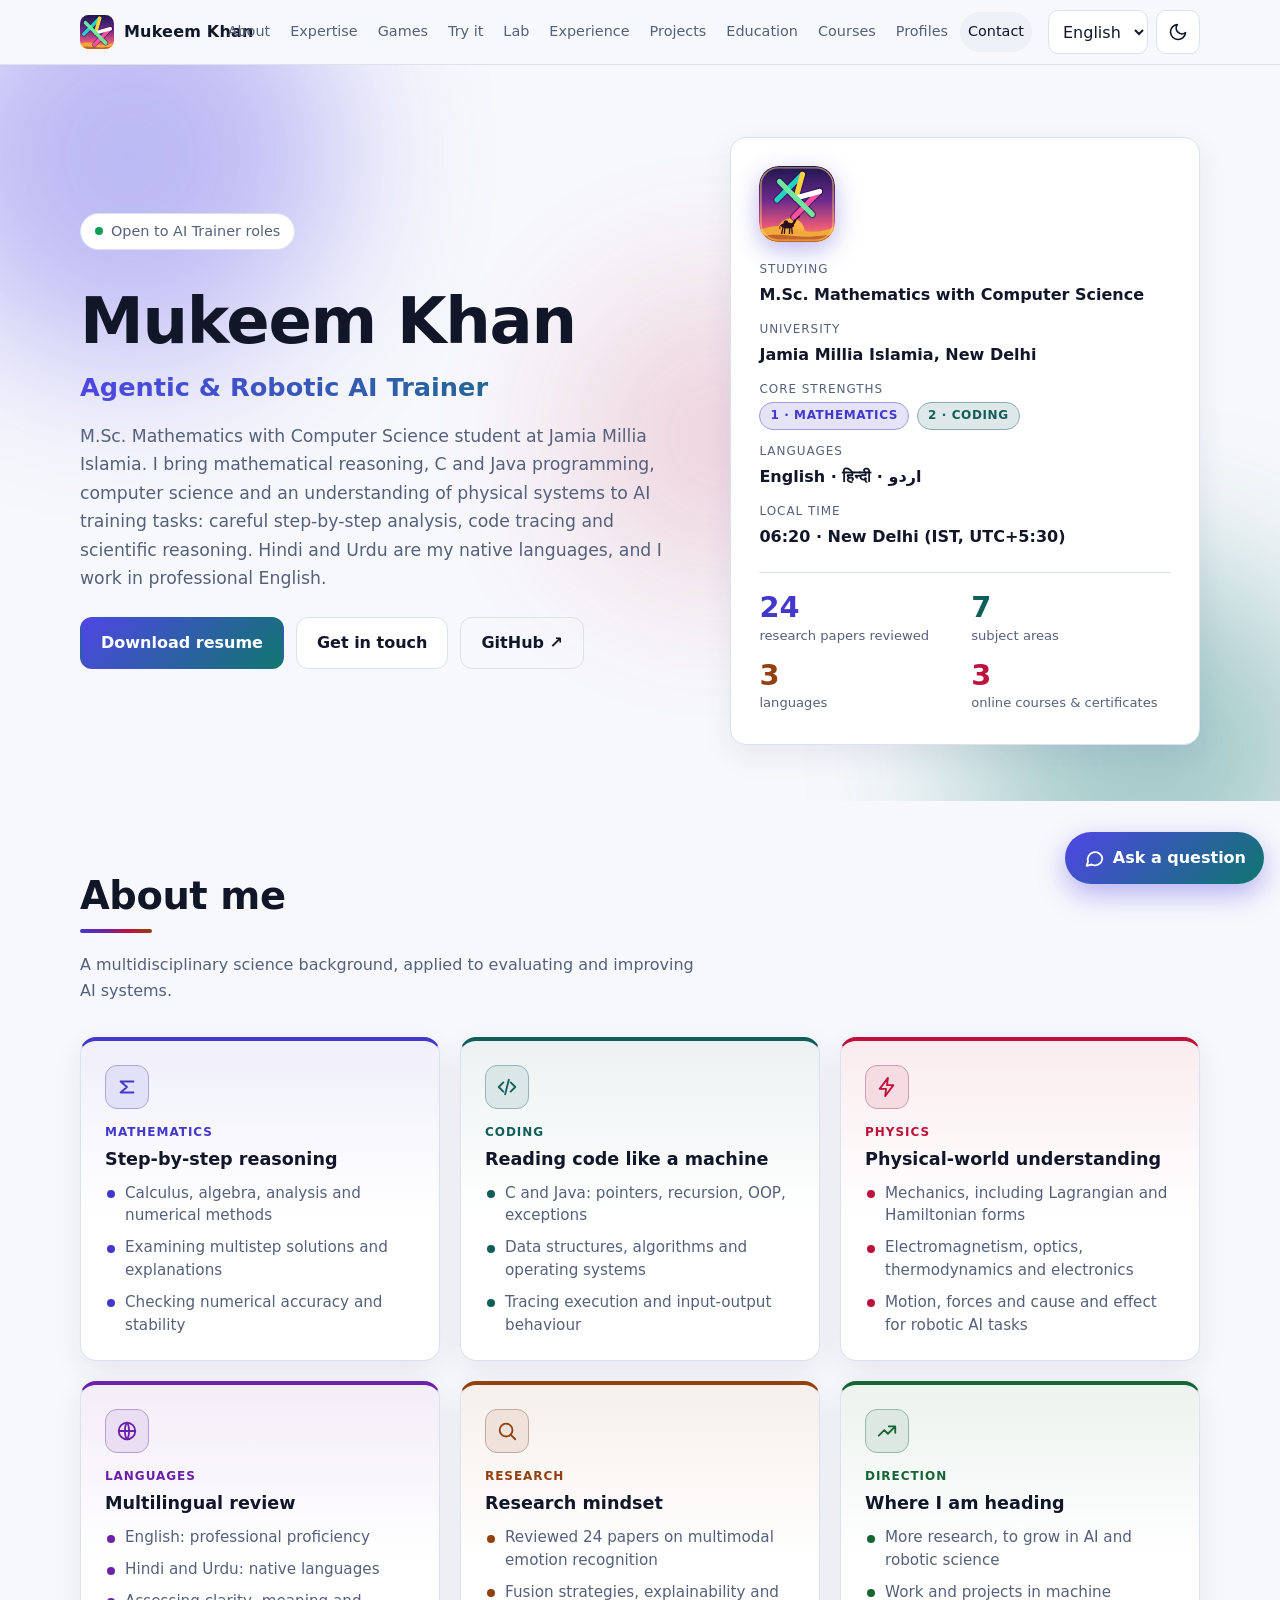
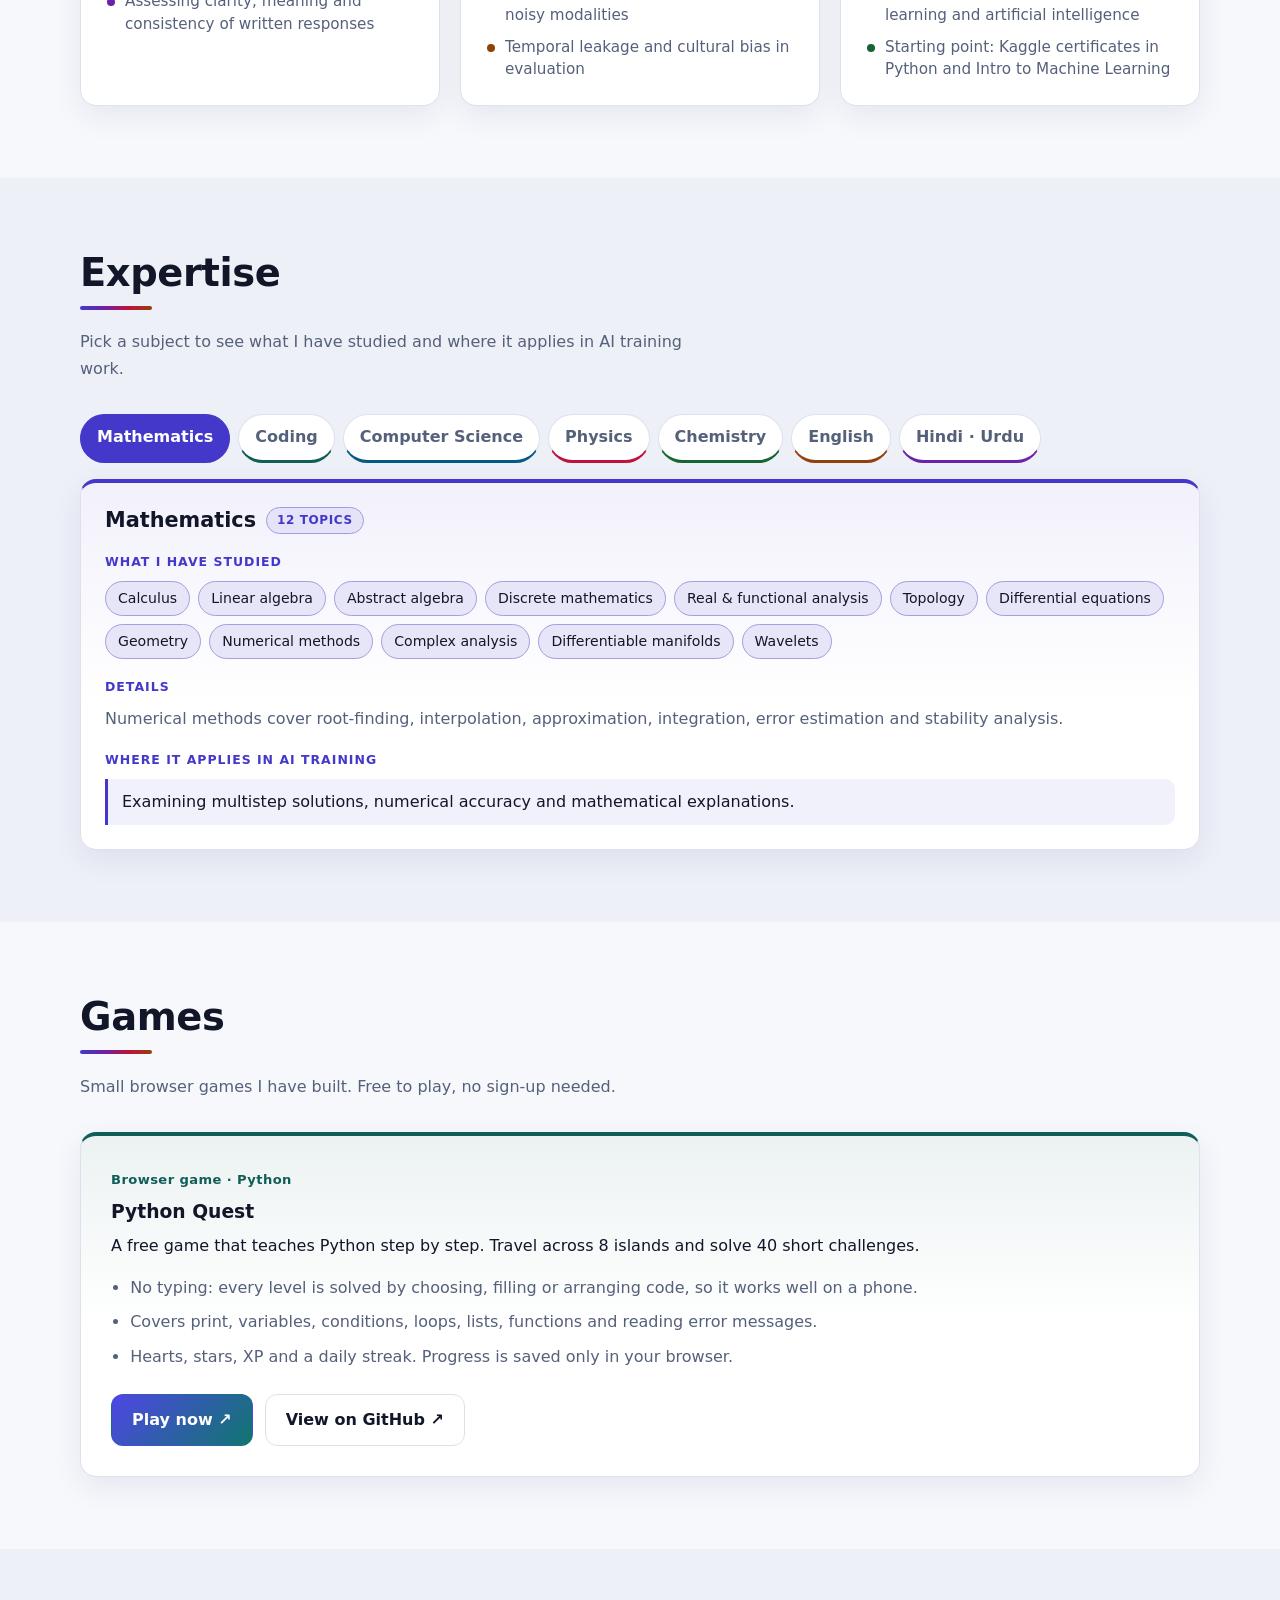
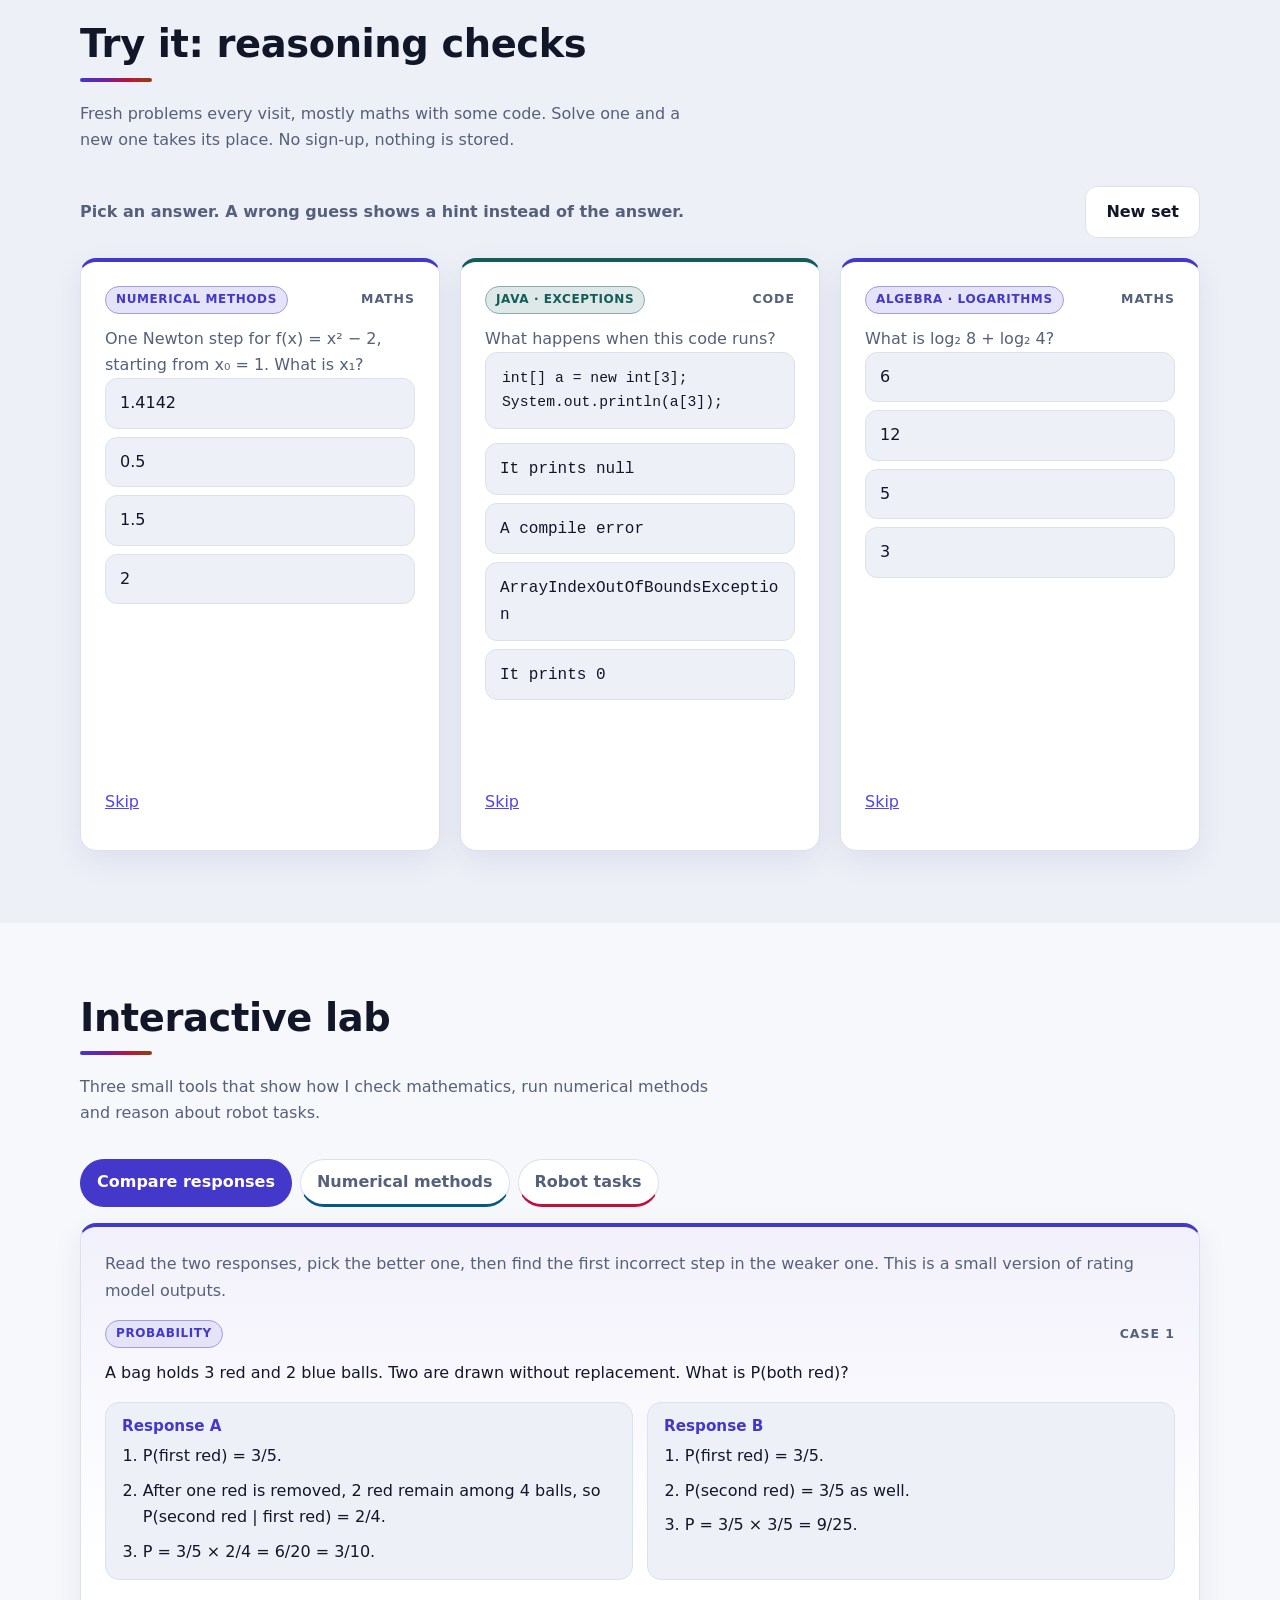
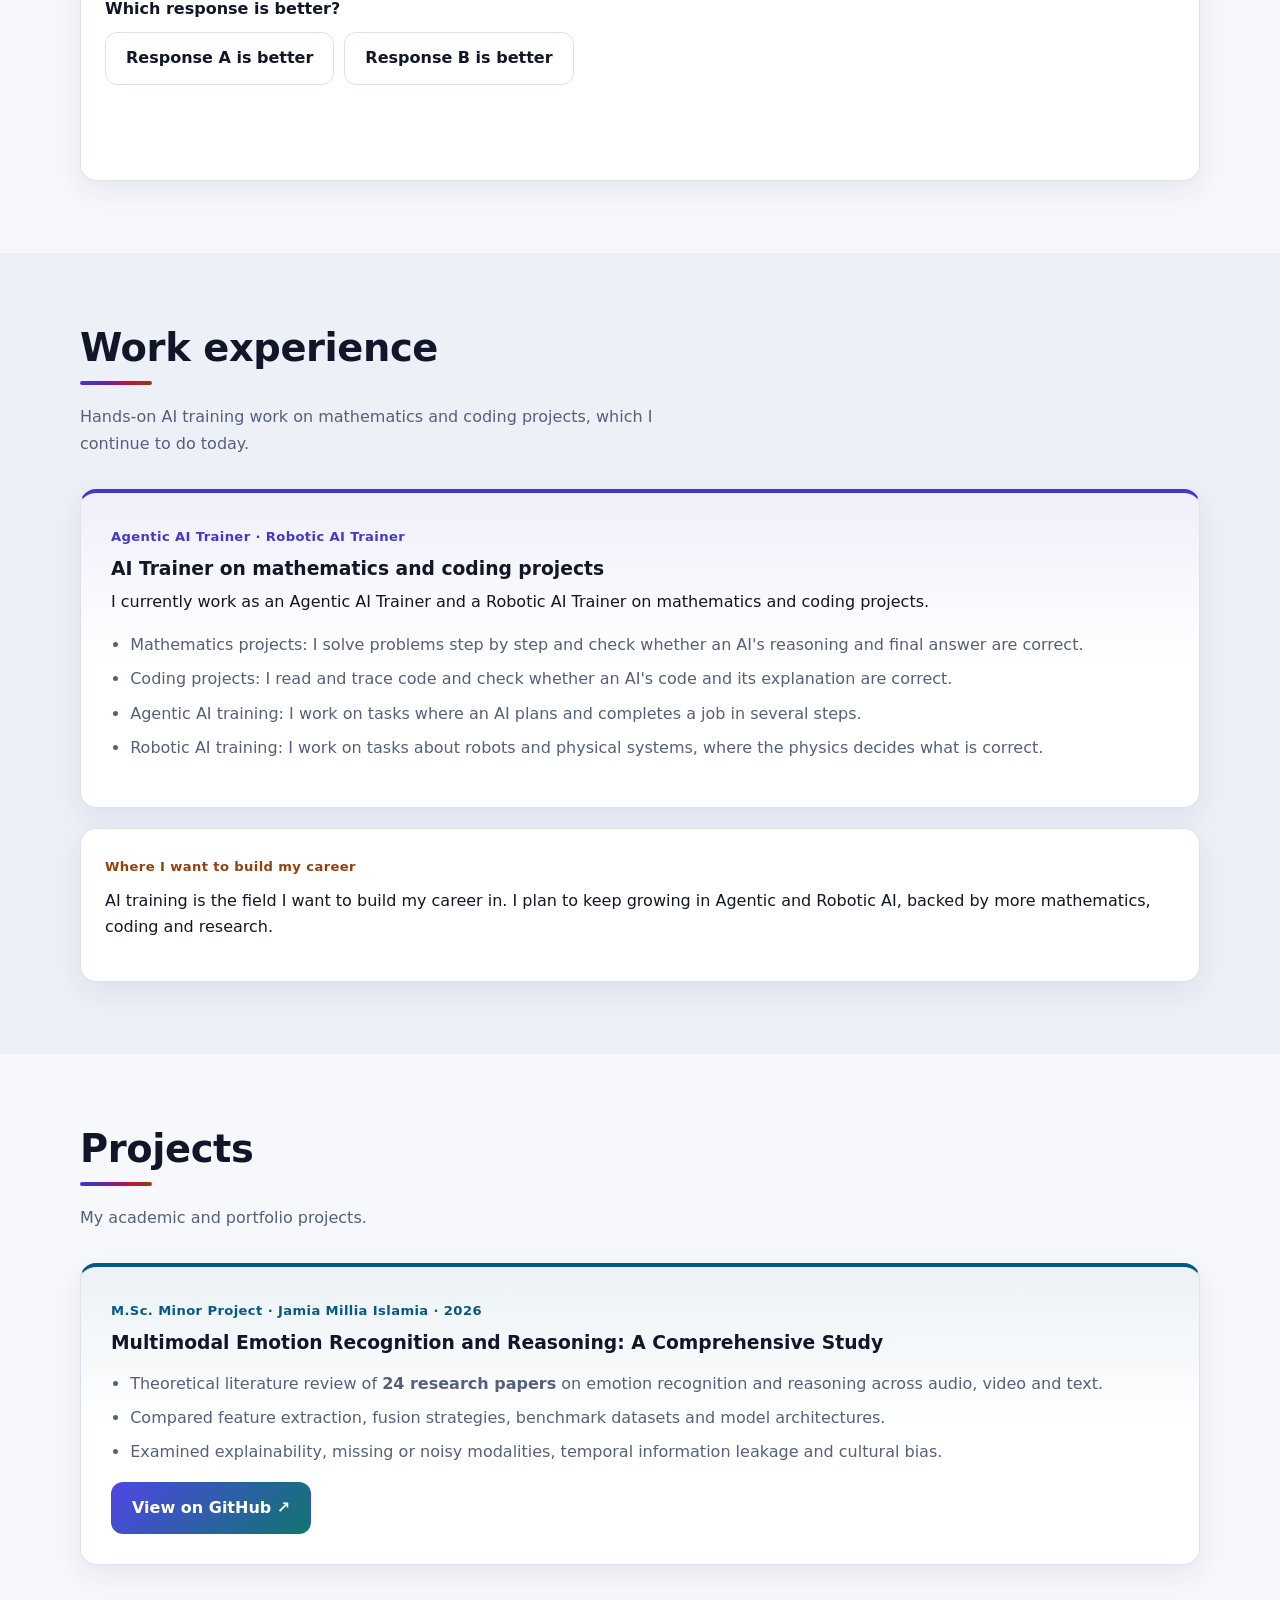
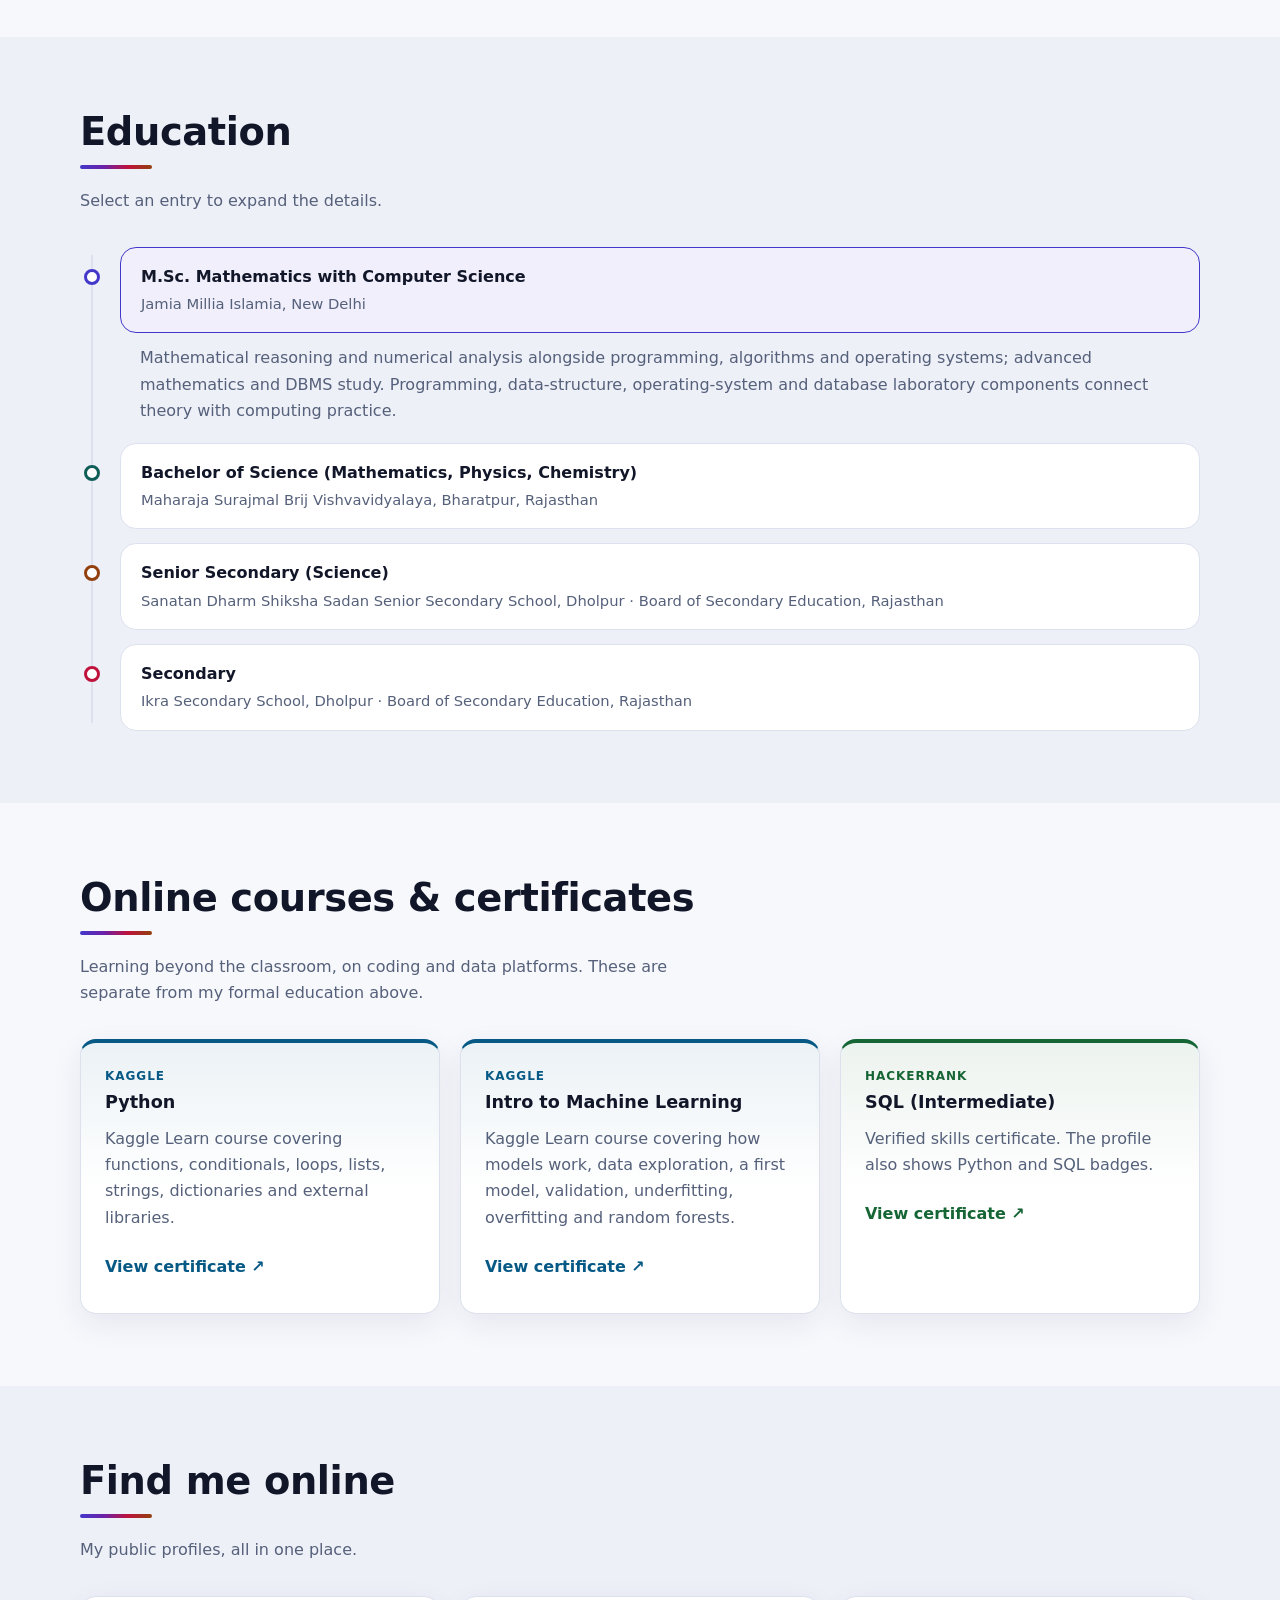
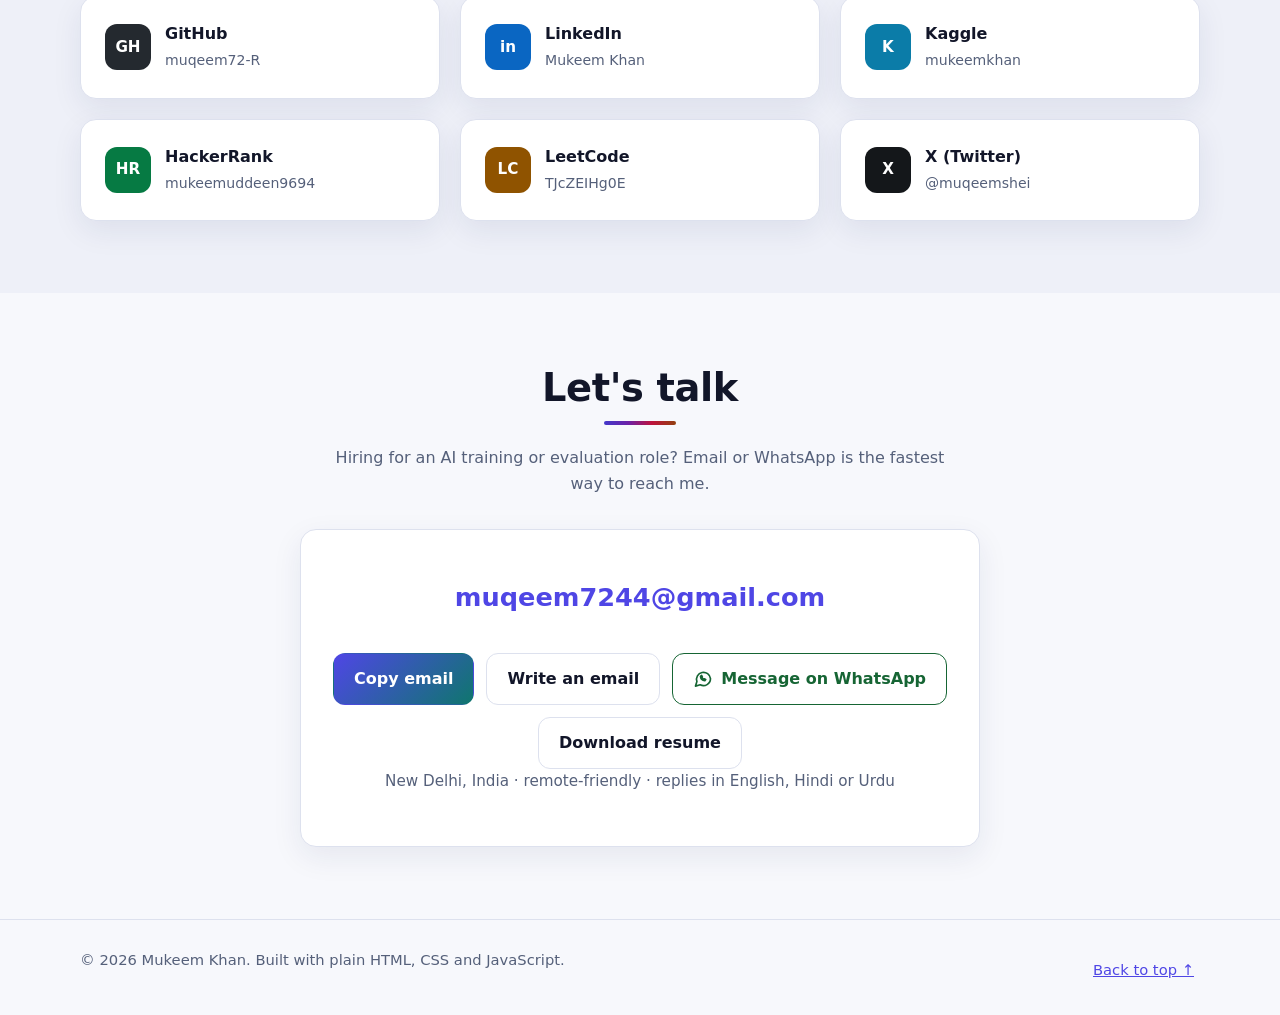
==== index.html @ ff2d2c2b "Add Games section with Python Quest, placed between Expertise and Try it - New "Games" section and n" ====
<!doctype html>
<html lang="en" dir="ltr">
<head>
  <meta charset="utf-8">
  <meta name="viewport" content="width=device-width, initial-scale=1">
  <title>Mukeem Khan | Mathematics &amp; AI Trainer</title>
  <meta name="description" content="Mukeem Khan, M.Sc. Mathematics with Computer Science student at Jamia Millia Islamia. Maths, coding and English, Hindi and Urdu skills for AI training.">
  <meta name="author" content="Mukeem Khan">
  <meta name="theme-color" content="#0b1020">
  <meta property="og:type" content="website">
  <meta property="og:title" content="Mukeem Khan | Mathematics &amp; AI Trainer">
  <meta property="og:description" content="M.Sc. Mathematics with Computer Science at Jamia Millia Islamia. Math, code, science and English/Hindi/Urdu expertise for AI training.">
  <link rel="canonical" href="https://mukeemkhan.pages.dev/">
  <meta property="og:url" content="https://mukeemkhan.pages.dev/">
  <meta property="og:site_name" content="Mukeem Khan">
  <meta property="og:locale" content="en_IN">
  <meta property="og:image" content="https://mukeemkhan.pages.dev/assets/og-image.png">
  <meta property="og:image:width" content="1200">
  <meta property="og:image:height" content="630">
  <meta property="og:image:alt" content="Mukeem Khan, Agentic and Robotic AI Trainer. M.Sc. Mathematics with Computer Science, Jamia Millia Islamia.">
  <meta name="twitter:card" content="summary_large_image">
  <meta name="twitter:title" content="Mukeem Khan | Mathematics &amp; AI Trainer">
  <meta name="twitter:description" content="M.Sc. Mathematics with Computer Science at Jamia Millia Islamia. Maths, coding and English, Hindi and Urdu skills for AI training.">
  <meta name="twitter:image" content="https://mukeemkhan.pages.dev/assets/og-image.png">
  <link rel="icon" href="assets/favicon.svg" type="image/svg+xml">
  <link rel="stylesheet" href="assets/style.css">
  <script type="application/ld+json">
  {
    "@context": "https://schema.org",
    "@type": "Person",
    "name": "Mukeem Khan",
    "url": "https://mukeemkhan.pages.dev/",
    "jobTitle": "Agentic and Robotic AI Trainer",
    "email": "mailto:muqeem7244@gmail.com",
    "address": { "@type": "PostalAddress", "addressLocality": "New Delhi", "addressCountry": "IN" },
    "alumniOf": { "@type": "CollegeOrUniversity", "name": "Jamia Millia Islamia" },
    "knowsLanguage": ["en", "hi", "ur"],
    "sameAs": [
      "https://github.com/muqeem72-R",
      "https://www.linkedin.com/in/mukeem-khan-6b10b5305/",
      "https://www.kaggle.com/mukeemkhan",
      "https://www.hackerrank.com/profile/mukeemuddeen9694",
      "https://leetcode.com/u/TJcZEIHg0E/",
      "https://x.com/muqeemshei"
    ]
  }
  </script>
  <script>document.documentElement.classList.add('js');</script>
</head>
<body>
  <a class="skip" href="#main" data-i18n="skip">Skip to content</a>

  <header class="site-header">
    <div class="wrap bar">
      <a class="brand" href="#top" aria-label="Mukeem Khan, home">
        <img src="assets/logo-small.svg" alt="" width="34" height="34">
        <span>Mukeem Khan</span>
      </a>
      <nav id="nav" class="nav" aria-label="Primary">
        <a href="#about" data-i18n="nav.about">About</a>
        <a href="#expertise" data-i18n="nav.expertise">Expertise</a>
        <a href="#games" data-i18n="nav.games">Games</a>
        <a href="#try" data-i18n="nav.try">Try it</a>
        <a href="#lab" data-i18n="nav.lab">Lab</a>
        <a href="#experience" data-i18n="nav.experience">Experience</a>
        <a href="#projects" data-i18n="nav.projects">Projects</a>
        <a href="#education" data-i18n="nav.education">Education</a>
        <a href="#learning" data-i18n="nav.learning">Courses</a>
        <a href="#profiles" data-i18n="nav.profiles">Profiles</a>
        <a href="#contact" data-i18n="nav.contact">Contact</a>
      </nav>
      <div class="controls">
        <label class="visually-hidden" for="lang">Language</label>
        <select id="lang" class="select" aria-label="Language">
          <option value="en">English</option>
          <option value="hi">हिन्दी</option>
          <option value="ur">اردو</option>
        </select>
        <button id="theme" class="icon-btn" type="button" aria-label="Toggle light and dark theme">
          <svg viewBox="0 0 24 24" width="20" height="20" fill="none" stroke="currentColor" stroke-width="2" stroke-linecap="round" stroke-linejoin="round" aria-hidden="true"><path d="M21 12.8A9 9 0 1 1 11.2 3a7 7 0 0 0 9.8 9.8z"/></svg>
        </button>
        <button id="menu" class="icon-btn menu-btn" type="button" aria-label="Open menu" aria-expanded="false" aria-controls="nav">
          <svg viewBox="0 0 24 24" width="22" height="22" fill="none" stroke="currentColor" stroke-width="2" stroke-linecap="round" aria-hidden="true"><path d="M4 7h16M4 12h16M4 17h16"/></svg>
        </button>
      </div>
    </div>
  </header>

  <main id="main">
    <!-- HERO -->
    <section id="top" class="hero">
      <div class="blob b1" aria-hidden="true"></div>
      <div class="blob b2" aria-hidden="true"></div>
      <div class="blob b3" aria-hidden="true"></div>
      <div class="wrap hero-grid">
        <div class="hero-copy">
          <p class="badge"><span class="dot" aria-hidden="true"></span><span data-i18n="hero.badge">Open to AI Trainer roles</span></p>
          <h1>Mukeem Khan</h1>
          <p class="role" data-i18n="hero.role">Agentic &amp; Robotic AI Trainer</p>
          <p class="lede" data-i18n="hero.summary">M.Sc. Mathematics with Computer Science student at Jamia Millia Islamia. I bring mathematical reasoning, C and Java programming, computer science and an understanding of physical systems to AI training tasks: careful step-by-step analysis, code tracing and scientific reasoning. Hindi and Urdu are my native languages, and I work in professional English.</p>
          <div class="cta">
            <a class="btn primary" href="assets/Mukeem_Khan_Resume.pdf" download data-i18n="hero.resume">Download resume</a>
            <a class="btn" href="#contact" data-i18n="hero.contact">Get in touch</a>
            <a class="btn ghost" href="https://github.com/muqeem72-R" target="_blank" rel="noopener">GitHub ↗</a>
          </div>
        </div>
        <aside class="glance card" aria-label="At a glance">
          <img class="avatar" src="assets/logo.svg" alt="MK monogram logo" width="76" height="76">
          <dl class="facts">
            <div><dt data-i18n="facts.study">Studying</dt><dd>M.Sc. Mathematics with Computer Science</dd></div>
            <div><dt data-i18n="facts.uni">University</dt><dd>Jamia Millia Islamia, New Delhi</dd></div>
            <div><dt data-i18n="facts.core">Core strengths</dt><dd class="strengths"><span class="pill" data-k="1">1 · Mathematics</span><span class="pill" data-k="2">2 · Coding</span></dd></div>
            <div><dt data-i18n="facts.lang">Languages</dt><dd>English · हिन्दी · اردو</dd></div>
            <div><dt data-i18n="facts.time">Local time</dt><dd id="clock">New Delhi (IST, UTC+5:30)</dd></div>
          </dl>
          <div class="stats">
            <div data-k="1"><a href="papers.html"><b data-count="24">24</b><span data-i18n="stats.papers">research papers reviewed</span></a></div>
            <div data-k="2"><b data-count="7">7</b><span data-i18n="stats.subjects">subject areas</span></div>
            <div data-k="3"><b data-count="3">3</b><span data-i18n="stats.langs">languages</span></div>
            <div data-k="4"><b data-count="3">3</b><span data-i18n="stats.certs">online courses &amp; certificates</span></div>
          </div>
        </aside>
      </div>
    </section>

    <!-- ABOUT -->
    <section id="about" class="section">
      <div class="wrap">
        <h2 data-i18n="about.title">About me</h2>
        <p class="section-lead" data-i18n="about.lead">A multidisciplinary science background, applied to evaluating and improving AI systems.</p>
        <div class="grid three pillars">
          <article class="card pillar reveal" data-k="1">
            <span class="pillar-icon" aria-hidden="true"><svg viewBox="0 0 24 24" width="22" height="22" fill="none" stroke="currentColor" stroke-width="2" stroke-linecap="round" stroke-linejoin="round"><path d="M5 6h14M5 6l7 6-7 6h14"/></svg></span>
            <p class="pill-tag">Mathematics</p>
            <h3>Step-by-step reasoning</h3>
            <ul>
              <li>Calculus, algebra, analysis and numerical methods</li>
              <li>Examining multistep solutions and explanations</li>
              <li>Checking numerical accuracy and stability</li>
            </ul>
          </article>
          <article class="card pillar reveal" data-k="2">
            <span class="pillar-icon" aria-hidden="true"><svg viewBox="0 0 24 24" width="22" height="22" fill="none" stroke="currentColor" stroke-width="2" stroke-linecap="round" stroke-linejoin="round"><path d="M8 7l-5 5 5 5M16 7l5 5-5 5M14 4l-4 16"/></svg></span>
            <p class="pill-tag">Coding</p>
            <h3>Reading code like a machine</h3>
            <ul>
              <li>C and Java: pointers, recursion, OOP, exceptions</li>
              <li>Data structures, algorithms and operating systems</li>
              <li>Tracing execution and input-output behaviour</li>
            </ul>
          </article>
          <article class="card pillar reveal" data-k="4">
            <span class="pillar-icon" aria-hidden="true"><svg viewBox="0 0 24 24" width="22" height="22" fill="none" stroke="currentColor" stroke-width="2" stroke-linecap="round" stroke-linejoin="round"><path d="M13 2L4 14h7l-1 8 9-12h-7z"/></svg></span>
            <p class="pill-tag">Physics</p>
            <h3>Physical-world understanding</h3>
            <ul>
              <li>Mechanics, including Lagrangian and Hamiltonian forms</li>
              <li>Electromagnetism, optics, thermodynamics and electronics</li>
              <li>Motion, forces and cause and effect for robotic AI tasks</li>
            </ul>
          </article>
          <article class="card pillar reveal" data-k="7">
            <span class="pillar-icon" aria-hidden="true"><svg viewBox="0 0 24 24" width="22" height="22" fill="none" stroke="currentColor" stroke-width="2" stroke-linecap="round" stroke-linejoin="round"><circle cx="12" cy="12" r="9"/><path d="M3 12h18M12 3c3 3.5 3 14.5 0 18M12 3c-3 3.5-3 14.5 0 18"/></svg></span>
            <p class="pill-tag">Languages</p>
            <h3>Multilingual review</h3>
            <ul>
              <li>English: professional proficiency</li>
              <li>Hindi and Urdu: native languages</li>
              <li>Assessing clarity, meaning and consistency of written responses</li>
            </ul>
          </article>
          <article class="card pillar reveal" data-k="3">
            <span class="pillar-icon" aria-hidden="true"><svg viewBox="0 0 24 24" width="22" height="22" fill="none" stroke="currentColor" stroke-width="2" stroke-linecap="round" stroke-linejoin="round"><circle cx="11" cy="11" r="7"/><path d="M21 21l-5-5"/></svg></span>
            <p class="pill-tag">Research</p>
            <h3>Research mindset</h3>
            <ul>
              <li>Reviewed 24 papers on multimodal emotion recognition</li>
              <li>Fusion strategies, explainability and noisy modalities</li>
              <li>Temporal leakage and cultural bias in evaluation</li>
            </ul>
          </article>
          <article class="card pillar reveal" data-k="5">
            <span class="pillar-icon" aria-hidden="true"><svg viewBox="0 0 24 24" width="22" height="22" fill="none" stroke="currentColor" stroke-width="2" stroke-linecap="round" stroke-linejoin="round"><path d="M3 17l6-6 4 4 8-8M14 7h7v7"/></svg></span>
            <p class="pill-tag">Direction</p>
            <h3>Where I am heading</h3>
            <ul>
              <li>More research, to grow in AI and robotic science</li>
              <li>Work and projects in machine learning and artificial intelligence</li>
              <li>Starting point: Kaggle certificates in Python and Intro to Machine Learning</li>
            </ul>
          </article>
        </div>
      </div>
    </section>

    <!-- EXPERTISE -->
    <section id="expertise" class="section alt">
      <div class="wrap">
        <h2 data-i18n="expertise.title">Expertise</h2>
        <p class="section-lead" data-i18n="expertise.lead">Pick a subject to see what I have studied and where it applies in AI training work.</p>
        <div class="tabs" role="tablist" aria-label="Subject areas" id="tabs"></div>
        <div id="tabpanel" class="card panel" role="tabpanel" tabindex="0" aria-live="polite"></div>
      </div>
    </section>

    <!-- GAMES -->
    <section id="games" class="section">
      <div class="wrap">
        <h2 data-i18n="games.title">Games</h2>
        <p class="section-lead" data-i18n="games.lead">Small browser games I have built. Free to play, no sign-up needed.</p>
        <article class="card featured reveal" data-k="2">
          <p class="tag" data-i18n="games.tag">Browser game · Python</p>
          <h3>Python Quest</h3>
          <p data-i18n="games.summary">A free game that teaches Python step by step. Travel across 8 islands and solve 40 short challenges.</p>
          <ul class="list">
            <li data-i18n="games.b1">No typing: every level is solved by choosing, filling or arranging code, so it works well on a phone.</li>
            <li data-i18n="games.b2">Covers print, variables, conditions, loops, lists, functions and reading error messages.</li>
            <li data-i18n="games.b3">Hearts, stars, XP and a daily streak. Progress is saved only in your browser.</li>
          </ul>
          <div class="cta">
            <a class="btn primary" href="games_on_my_web/python-quest/" target="_blank" rel="noopener" data-i18n="games.play">Play now ↗</a>
            <a class="btn ghost" href="https://github.com/muqeem72-R/python-quest" target="_blank" rel="noopener">View on GitHub ↗</a>
          </div>
        </article>
      </div>
    </section>

    <!-- TRY IT -->
    <section id="try" class="section alt">
      <div class="wrap">
        <h2 data-i18n="try.title">Try it: reasoning checks</h2>
        <p class="section-lead" data-i18n="try.lead">Fresh problems every visit, mostly maths with some code. Solve one and a new one takes its place. No sign-up, nothing is stored.</p>
        <div class="deck-bar">
          <p class="score" id="score" role="status" aria-live="polite"></p>
          <button class="btn" id="shuffle" type="button" data-i18n="try.shuffle">New set</button>
        </div>
        <div class="grid three" id="deck"></div>
      </div>
    </section>

    <!-- LAB -->
    <section id="lab" class="section">
      <div class="wrap">
        <h2 data-i18n="lab.title">Interactive lab</h2>
        <p class="section-lead" data-i18n="lab.lead">Three small tools that show how I check mathematics, run numerical methods and reason about robot tasks.</p>
        <div class="tabs" role="tablist" aria-label="Lab tools" id="lab-tabs"></div>
        <div id="lab-panels"></div>
      </div>
    </section>

    <!-- WORK EXPERIENCE -->
    <section id="experience" class="section alt">
      <div class="wrap">
        <h2 data-i18n="experience.title">Work experience</h2>
        <p class="section-lead" data-i18n="experience.lead">Hands-on AI training work on mathematics and coding projects, which I continue to do today.</p>
        <article class="card featured reveal" data-k="1">
          <p class="tag" data-i18n="experience.tag">Agentic AI Trainer · Robotic AI Trainer</p>
          <h3 data-i18n="experience.role">AI Trainer on mathematics and coding projects</h3>
          <p data-i18n="experience.summary">I currently work as an Agentic AI Trainer and a Robotic AI Trainer on mathematics and coding projects.</p>
          <ul class="list">
            <li data-i18n="experience.b1">Mathematics projects: I solve problems step by step and check whether an AI's reasoning and final answer are correct.</li>
            <li data-i18n="experience.b2">Coding projects: I read and trace code and check whether an AI's code and its explanation are correct.</li>
            <li data-i18n="experience.b3">Agentic AI training: I work on tasks where an AI plans and completes a job in several steps.</li>
            <li data-i18n="experience.b4">Robotic AI training: I work on tasks about robots and physical systems, where the physics decides what is correct.</li>
          </ul>
        </article>
        <article class="card reveal" data-k="3">
          <p class="tag" data-i18n="experience.goalTitle">Where I want to build my career</p>
          <p data-i18n="experience.goalText">AI training is the field I want to build my career in. I plan to keep growing in Agentic and Robotic AI, backed by more mathematics, coding and research.</p>
        </article>
      </div>
    </section>

    <!-- PROJECTS -->
    <section id="projects" class="section">
      <div class="wrap">
        <h2 data-i18n="projects.title">Projects</h2>
        <p class="section-lead" data-i18n="projects.lead">My academic and portfolio projects.</p>
        <article class="card featured reveal" data-k="6">
          <p class="tag">M.Sc. Minor Project · Jamia Millia Islamia · 2026</p>
          <h3>Multimodal Emotion Recognition and Reasoning: A Comprehensive Study</h3>
          <ul class="list">
            <li>Theoretical literature review of <strong>24 research papers</strong> on emotion recognition and reasoning across audio, video and text.</li>
            <li>Compared feature extraction, fusion strategies, benchmark datasets and model architectures.</li>
            <li>Examined explainability, missing or noisy modalities, temporal information leakage and cultural bias.</li>
          </ul>
          <a class="btn primary" href="https://github.com/muqeem72-R/multimodal-emotion-recognition-and-reasoning" target="_blank" rel="noopener">View on GitHub ↗</a>
        </article>
        <div id="more-repos" hidden>
          <h3 class="sub">More on GitHub</h3>
          <div id="repos" class="grid two"></div>
        </div>
      </div>
    </section>

    <!-- EDUCATION -->
    <section id="education" class="section alt">
      <div class="wrap">
        <h2 data-i18n="education.title">Education</h2>
        <p class="section-lead" data-i18n="education.lead">Select an entry to expand the details.</p>
        <ol class="timeline" id="timeline"></ol>
      </div>
    </section>

    <!-- COURSES & CERTIFICATES (non-academic, platform based) -->
    <section id="learning" class="section">
      <div class="wrap">
        <h2 data-i18n="learning.title">Online courses &amp; certificates</h2>
        <p class="section-lead" data-i18n="learning.lead">Learning beyond the classroom, on coding and data platforms. These are separate from my formal education above.</p>
        <div class="grid three" id="learning-grid"></div>
      </div>
    </section>

    <!-- PROFILES -->
    <section id="profiles" class="section alt">
      <div class="wrap">
        <h2 data-i18n="profiles.title">Find me online</h2>
        <p class="section-lead" data-i18n="profiles.lead">My public profiles, all in one place.</p>
        <div class="grid profiles" id="profile-grid"></div>
      </div>
    </section>

    <!-- CONTACT -->
    <section id="contact" class="section">
      <div class="wrap contact">
        <h2 data-i18n="contact.title">Let's talk</h2>
        <p class="section-lead" data-i18n="contact.lead">Hiring for an AI training or evaluation role? Email or WhatsApp is the fastest way to reach me.</p>
        <div class="contact-box card">
          <a id="email-link" class="email" href="mailto:muqeem7244@gmail.com">muqeem7244@gmail.com</a>
          <div class="cta center">
            <button id="copy" class="btn primary" type="button" data-i18n="contact.copy">Copy email</button>
            <a class="btn" href="mailto:muqeem7244@gmail.com?subject=Hello%20Mukeem" data-i18n="contact.write">Write an email</a>
            <a class="btn wa" href="https://wa.me/919024351022?text=Hello%20Mukeem%2C%20I%20found%20your%20portfolio." target="_blank" rel="noopener noreferrer"><svg viewBox="0 0 24 24" width="20" height="20" fill="none" stroke="currentColor" stroke-width="2" stroke-linecap="round" stroke-linejoin="round" aria-hidden="true"><path d="M21 11.5a8.4 8.4 0 0 1-12.4 7.4L3 20.5l1.7-5.4A8.4 8.4 0 1 1 21 11.5z"/><path d="M9 8.8c.3 2.6 2.6 4.9 5.2 5.2l1.1-1.3-2-1-.8.7a3.6 3.6 0 0 1-1.9-1.9l.7-.8-1-2z"/></svg><span data-i18n="contact.whatsapp">Message on WhatsApp</span></a>
            <a class="btn ghost" href="assets/Mukeem_Khan_Resume.pdf" download data-i18n="hero.resume">Download resume</a>
          </div>
          <p class="muted">New Delhi, India · remote-friendly · replies in English, Hindi or Urdu</p>
          <p id="copy-msg" class="muted" role="status" aria-live="polite"></p>
        </div>
      </div>
    </section>
  </main>

  <footer class="site-footer">
    <div class="wrap">
      <p>© <span id="year">2026</span> Mukeem Khan. Built with plain HTML, CSS and JavaScript.</p>
      <a href="#top" data-i18n="footer.top">Back to top ↑</a>
    </div>
  </footer>

  <script src="assets/app.js" defer></script>
  <script src="assets/lab.js" defer></script>
  <script src="assets/assistant.js" defer></script>
</body>
</html>
---- assets/style.css ----
/* ---------- Tokens ---------- */
:root {
  --bg: #f7f8fc;
  --bg-alt: #eef0f8;
  --surface: #ffffff;
  --text: #121629;
  --muted: #55607a;
  --border: #dde1ee;
  --accent: #4f46e5;
  --accent-2: #0f766e;
  --accent-ink: #ffffff;
  --c1: #4338ca; --c2: #115e59; --c3: #92400e; --c4: #be123c; --c5: #166534; --c6: #075985; --c7: #6b21a8;
  --shadow: 0 10px 30px rgba(30, 41, 90, .08);
  --ok: #0f9d58;
  --bad: #d93025;
  --radius: 16px;
  --font: system-ui, -apple-system, "Segoe UI", Roboto, "Noto Sans", "Noto Sans Devanagari", "Noto Naskh Arabic", "Noto Nastaliq Urdu", Arial, sans-serif;
  --mono: ui-monospace, SFMono-Regular, Menlo, Consolas, monospace;
  color-scheme: light;
}
:root[data-theme="dark"] {
  --bg: #0b1020;
  --bg-alt: #0f1630;
  --surface: #141c3a;
  --text: #e8ecff;
  --muted: #9aa6cc;
  --border: #243058;
  --accent: #8b8dff;
  --accent-2: #2dd4bf;
  --accent-ink: #0b1020;
  --c1: #8b8dff; --c2: #2dd4bf; --c3: #fbbf24; --c4: #fb7185; --c5: #4ade80; --c6: #38bdf8; --c7: #c084fc;
  --shadow: 0 10px 30px rgba(0, 0, 0, .35);
  --ok: #34d399;
  --bad: #ff7b72;
  color-scheme: dark;
}

/* ---------- Base ---------- */
*, *::before, *::after { box-sizing: border-box; }
html { scroll-behavior: smooth; scroll-padding-top: 76px; }
body {
  margin: 0;
  font-family: var(--font);
  background: var(--bg);
  color: var(--text);
  line-height: 1.65;
  -webkit-font-smoothing: antialiased;
}
img { max-width: 100%; display: block; }
a { color: var(--accent); }
h1, h2, h3, h4 { line-height: 1.2; margin: 0 0 .5em; }
p { margin: 0 0 1em; }
.wrap { width: min(1120px, 100% - 32px); margin-inline: auto; }
.visually-hidden { position: absolute; width: 1px; height: 1px; overflow: hidden; clip: rect(0 0 0 0); white-space: nowrap; }
.skip { position: absolute; left: 12px; top: -60px; background: var(--accent); color: var(--accent-ink); padding: 10px 14px; border-radius: 8px; z-index: 100; }
.skip:focus { top: 12px; }
:focus-visible { outline: 3px solid var(--accent-2); outline-offset: 3px; border-radius: 6px; }
.muted { color: var(--muted); font-size: .95rem; }

/* ---------- Header ---------- */
.site-header { position: sticky; top: 0; z-index: 50; -webkit-backdrop-filter: blur(12px); backdrop-filter: blur(12px); background: color-mix(in srgb, var(--bg) 82%, transparent); border-bottom: 1px solid var(--border); }
.bar { display: flex; align-items: center; justify-content: space-between; gap: 16px; height: 64px; }
.brand span { white-space: nowrap; }
.brand { min-width: 44px; }
.brand { display: flex; align-items: center; gap: 10px; min-height: 44px; color: var(--text); text-decoration: none; font-weight: 700; letter-spacing: .2px; }
.nav { display: flex; gap: 4px; }
.nav a { color: var(--muted); text-decoration: none; padding: 8px 12px; border-radius: 999px; font-size: .95rem; white-space: nowrap; transition: .2s; }
.nav a:hover, .nav a.active { color: var(--text); background: var(--bg-alt); }
.controls { display: flex; align-items: center; gap: 8px; }
.select, .icon-btn { background: var(--surface); color: var(--text); border: 1px solid var(--border); border-radius: 10px; height: 44px; font: inherit; cursor: pointer; }
.select { padding: 0 10px; }
.icon-btn { width: 44px; display: grid; place-items: center; padding: 0; }
.icon-btn:hover, .select:hover { border-color: var(--accent); }
.menu-btn { display: none; }

/* ---------- Buttons ---------- */
.btn { display: inline-flex; align-items: center; justify-content: center; gap: 8px; padding: 12px 20px; border-radius: 12px; border: 1px solid var(--border); background: var(--surface); color: var(--text); font: inherit; font-weight: 600; text-decoration: none; cursor: pointer; transition: transform .15s, box-shadow .15s, border-color .15s; }
.btn:hover { transform: translateY(-2px); box-shadow: var(--shadow); border-color: var(--accent); }
.btn.primary { background: linear-gradient(135deg, var(--accent), var(--accent-2)); color: var(--accent-ink); border-color: transparent; }
.btn.ghost { background: transparent; }
.btn.wa { border-color: var(--c5); color: var(--c5); }
.btn.wa:hover { background: color-mix(in srgb, var(--c5) 12%, var(--surface)); border-color: var(--c5); }
.btn:disabled { opacity: .5; cursor: default; transform: none; box-shadow: none; }
.cta { display: flex; flex-wrap: wrap; gap: 12px; margin-top: 24px; }
.cta.center { justify-content: center; }

/* ---------- Hero ---------- */
.hero { position: relative; overflow: hidden; padding: 72px 0 56px; }
.blob { position: absolute; border-radius: 50%; filter: blur(80px); opacity: .35; pointer-events: none; }
.b1 { width: 420px; height: 420px; background: var(--accent); top: -120px; left: -80px; }
.b2 { width: 380px; height: 380px; background: var(--accent-2); bottom: -140px; right: -60px; }
.b3 { width: 300px; height: 300px; background: var(--c4); top: 30%; right: 32%; opacity: .16; }
.hero-grid { position: relative; display: grid; grid-template-columns: 1.3fr 1fr; gap: 40px; align-items: center; }
.badge { display: inline-flex; align-items: center; gap: 8px; padding: 6px 14px; border-radius: 999px; border: 1px solid var(--border); background: var(--surface); font-size: .9rem; color: var(--muted); }
.dot { width: 8px; height: 8px; border-radius: 50%; background: var(--ok); box-shadow: 0 0 0 0 var(--ok); animation: pulse 2s infinite; }
@keyframes pulse { 70% { box-shadow: 0 0 0 8px transparent; } 100% { box-shadow: 0 0 0 0 transparent; } }
.hero h1 { font-size: clamp(2.4rem, 6vw, 4rem); margin: 18px 0 6px; letter-spacing: -.02em; }
.role { font-size: clamp(1.2rem, 2.6vw, 1.6rem); font-weight: 700; background: linear-gradient(90deg, var(--accent), var(--accent-2)); -webkit-background-clip: text; background-clip: text; color: transparent; margin-bottom: 14px; }
.lede { color: var(--muted); font-size: 1.08rem; max-width: 60ch; }

.card { background: var(--surface); border: 1px solid var(--border); border-radius: var(--radius); padding: 24px; box-shadow: var(--shadow); }
.glance { padding: 28px; }
.avatar { width: 76px; height: 76px; border-radius: 20px; margin-bottom: 18px; box-shadow: 0 8px 24px color-mix(in srgb, var(--c1) 35%, transparent); }
.facts { margin: 0; display: grid; gap: 12px; }
.facts div { display: grid; gap: 2px; }
.facts dt { font-size: .75rem; text-transform: uppercase; letter-spacing: .08em; color: var(--muted); }
.facts dd { margin: 0; font-weight: 600; }
.facts .strengths { display: flex; flex-wrap: wrap; gap: 8px; }
[hidden] { display: none !important; }
.stats { display: grid; grid-template-columns: 1fr 1fr; gap: 12px; margin-top: 22px; padding-top: 20px; border-top: 1px solid var(--border); }
.stats b { display: block; font-size: 1.8rem; line-height: 1; color: var(--k, var(--accent)); }
.stats span { font-size: .82rem; color: var(--muted); }

/* ---------- Sections ---------- */
.section { padding: 72px 0; }
.section.alt { background: var(--bg-alt); }
.section h2 { font-size: clamp(1.7rem, 3.5vw, 2.4rem); letter-spacing: -.01em; }
.section h2::after { content: ""; display: block; width: 72px; height: 4px; border-radius: 4px; margin-top: 10px; background: linear-gradient(90deg, var(--c1), var(--c7), var(--c4), var(--c3)); }
.contact h2::after { margin-inline: auto; }
.section-lead { color: var(--muted); max-width: 62ch; margin-bottom: 32px; }
.grid { display: grid; gap: 20px; }
.grid > * { min-width: 0; }
.grid.three { grid-template-columns: repeat(3, 1fr); }
.grid.two { grid-template-columns: repeat(2, 1fr); }
.grid .card h3 { font-size: 1.1rem; }
.grid .card p { color: var(--muted); margin: 0; }
.sub { margin-top: 40px; font-size: 1.15rem; }
.sub small { color: var(--muted); font-weight: 400; }

/* reveal on scroll (only when JS is running) */
.js .reveal { opacity: 0; transform: translateY(16px); transition: opacity .6s ease, transform .6s ease; }
.js .reveal.in { opacity: 1; transform: none; }

/* ---------- Expertise tabs ---------- */
.tabs { display: flex; flex-wrap: wrap; gap: 8px; margin-bottom: 16px; }
.tab { border: 1px solid var(--border); background: var(--surface); color: var(--muted); border-radius: 999px; padding: 9px 16px; font: inherit; font-weight: 600; cursor: pointer; transition: .2s; }
.tab:hover { color: var(--text); border-color: var(--accent); }
.tab { border-bottom: 3px solid var(--k); }
.tab:hover { border-color: var(--k); }
.tab[aria-selected="true"] { background: var(--k); color: var(--accent-ink); border-color: var(--k); }
.panel h3 { font-size: 1.3rem; }
.chips { display: flex; flex-wrap: wrap; gap: 8px; margin: 14px 0 18px; padding: 0; list-style: none; }
.chips li { padding: 5px 12px; border-radius: 999px; background: color-mix(in srgb, var(--k) 13%, var(--surface)); border: 1px solid color-mix(in srgb, var(--k) 38%, var(--border)); font-size: .88rem; }
.panel { border-top: 4px solid var(--k); background: linear-gradient(180deg, color-mix(in srgb, var(--k) 7%, var(--surface)), var(--surface) 60%); }
.panel-head { display: flex; align-items: center; gap: 10px; flex-wrap: wrap; margin-bottom: 4px; }
.panel-head h3 { margin: 0; }
.pill { font-size: .75rem; font-weight: 700; letter-spacing: .05em; text-transform: uppercase; padding: 3px 10px; border-radius: 999px; color: var(--k); background: color-mix(in srgb, var(--k) 14%, var(--surface)); border: 1px solid color-mix(in srgb, var(--k) 40%, var(--border)); }
.block-label { display: block; margin: 18px 0 8px; font-size: .78rem; font-weight: 700; letter-spacing: .08em; text-transform: uppercase; color: var(--k); }
.panel .chips { margin: 0; }
.panel .detail { margin: 0; color: var(--muted); }
.relevant { border-inline-start: 3px solid var(--k); padding-inline-start: 14px; color: var(--text); margin: 0; background: color-mix(in srgb, var(--k) 7%, transparent); padding-block: 10px; padding-inline-end: 12px; border-radius: 0 10px 10px 0; }

/* ---------- Quizzes ---------- */
.quiz { border-top: 4px solid var(--k); }
.quiz h3 { font-size: 1.15rem; }
.quiz .q { color: var(--muted); }
.quiz pre { margin: 0 0 14px; padding: 14px 16px; background: var(--bg-alt); border: 1px solid var(--border); border-radius: 12px; font: .92rem/1.6 var(--mono); overflow-x: auto; direction: ltr; text-align: left; }
.opts { display: grid; gap: 8px; }
.opt { min-width: 0; overflow-wrap: anywhere; text-align: start; background: var(--bg-alt); color: var(--text); border: 1px solid var(--border); border-radius: 12px; padding: 11px 14px; font: inherit; cursor: pointer; transition: .15s; }
.opt code { font-family: var(--mono); }
.opt:hover:not(:disabled) { border-color: var(--accent); }
.opt.right { border-color: var(--ok); background: color-mix(in srgb, var(--ok) 15%, var(--surface)); }
.opt.wrong { border-color: var(--bad); background: color-mix(in srgb, var(--bad) 13%, var(--surface)); }
.opt:disabled { cursor: default; }
.feedback { margin-top: 14px; min-height: 3.2em; color: var(--muted); }
.feedback strong.ok { color: var(--ok); }
.feedback strong.bad { color: var(--bad); }
.linkish { background: none; border: 0; color: var(--accent); font: inherit; cursor: pointer; padding: 10px 12px; min-height: 44px; margin-inline-start: -12px; text-decoration: underline; }

/* ---------- Reasoning checks deck ---------- */
.deck-bar { display: flex; align-items: center; justify-content: space-between; gap: 12px; flex-wrap: wrap; margin-bottom: 20px; }
.score { margin: 0; color: var(--muted); font-weight: 600; }
.quiz-top { display: flex; align-items: center; justify-content: space-between; gap: 8px; margin-bottom: 12px; }
.q-type { font-size: .78rem; font-weight: 700; letter-spacing: .08em; text-transform: uppercase; color: var(--muted); }
.quiz { display: flex; flex-direction: column; }
.quiz-actions { display: flex; align-items: center; gap: 12px; margin-top: auto; padding-top: 14px; }
.btn.small { padding: 8px 16px; font-size: .92rem; }
.quiz.swap { animation: swapIn .35s ease; }
@keyframes swapIn { from { opacity: 0; transform: translateY(10px); } to { opacity: 1; transform: none; } }

/* ---------- Interactive lab ---------- */
.lab-panel { padding: 24px; }
.tool-intro { color: var(--muted); margin: 0 0 16px; }
.tool-note { color: var(--muted); margin: 10px 0; }
.tool-title { font-size: 1.15rem; margin: 0 0 6px; }
.tool-prompt { margin: 16px 0 8px; font-weight: 700; }
.resp-grid { display: grid; grid-template-columns: 1fr 1fr; gap: 14px; }
.resp { background: var(--bg-alt); border: 1px solid var(--border); border-radius: 14px; padding: 14px 16px; min-width: 0; }
.resp h3 { margin: 0 0 8px; font-size: .95rem; color: var(--k); }
.steps { margin: 0; padding-inline-start: 1.3em; display: grid; gap: 8px; }
.steps li { overflow-wrap: anywhere; }
.step-btn { display: block; width: 100%; text-align: start; font: inherit; color: var(--text); background: var(--surface); border: 1px solid var(--border); border-radius: 10px; padding: 9px 12px; cursor: pointer; min-height: 44px; overflow-wrap: anywhere; }
.step-btn:hover:not(:disabled) { border-color: var(--k); }
.step-btn.flaw { border-color: var(--bad); background: color-mix(in srgb, var(--bad) 14%, var(--surface)); }
.step-btn.fine { opacity: .7; }
.step-btn:disabled { cursor: default; }
.verdicts, .ctrl-row { display: flex; flex-wrap: wrap; gap: 10px; align-items: center; margin: 10px 0; }
.reveal-box { margin-top: 6px; }
.rubric { display: grid; gap: 10px; margin-bottom: 16px; }
.rubric-legend { display: flex; gap: 16px; font-size: .85rem; color: var(--muted); }
.lg::before { content: ""; display: inline-block; width: 10px; height: 10px; border-radius: 3px; margin-inline-end: 6px; }
.lg.a::before { background: var(--c1); } .lg.b::before { background: var(--c3); }
.rubric-row { display: grid; grid-template-columns: 9em 1fr 1fr; gap: 12px; align-items: center; }
.rubric-name { font-size: .9rem; }
.rubric-cell { display: flex; align-items: center; gap: 8px; }
.rubric-cell b { min-width: 1ch; font-size: .9rem; }
.rbar { flex: 1; height: 10px; border-radius: 10px; background: var(--bg-alt); border: 1px solid var(--border); overflow: hidden; }
.rbar > span { display: block; height: 100%; border-radius: 10px; }
.rbar.a > span { background: var(--c1); } .rbar.b > span { background: var(--c3); }

.seg { display: inline-flex; border: 1px solid var(--border); border-radius: 12px; overflow: hidden; margin-bottom: 16px; max-width: 100%; }
.seg button { font: inherit; font-weight: 600; background: var(--surface); color: var(--muted); border: 0; padding: 10px 16px; cursor: pointer; min-height: 44px; }
.seg button + button { border-inline-start: 1px solid var(--border); }
.seg button[aria-pressed="true"] { background: var(--k); color: var(--accent-ink); }
.select.wide { width: 100%; max-width: 380px; height: 44px; }
.range-label { display: flex; align-items: center; gap: 10px; flex-wrap: wrap; width: 100%; max-width: 480px; }
.range-label input[type="range"] { flex: 1 1 200px; min-width: 0; height: 44px; accent-color: var(--k, var(--accent)); }
.range-val { font-weight: 700; color: var(--k); min-width: 3ch; }
.plot-wrap { width: 100%; background: var(--surface); border: 1px solid var(--border); border-radius: 14px; overflow: hidden; }
.plot { display: block; max-width: 100%; }
.table-wrap { overflow-x: auto; -webkit-overflow-scrolling: touch; }
.data { border-collapse: collapse; width: 100%; font-size: .88rem; font-family: var(--mono); direction: ltr; }
.data th, .data td { text-align: end; padding: 6px 10px; border-bottom: 1px solid var(--border); white-space: nowrap; }
.data th { color: var(--muted); font-weight: 600; }
.data th:first-child, .data td:first-child { text-align: start; }

.plan { list-style: none; margin: 0 0 6px; padding: 0; display: grid; gap: 8px; counter-reset: step; }
.plan li { display: flex; align-items: center; justify-content: space-between; gap: 10px; background: var(--bg-alt); border: 1px solid var(--border); border-radius: 12px; padding: 8px 10px 8px 14px; counter-increment: step; }
.plan li::before { content: counter(step); flex: none; width: 24px; height: 24px; border-radius: 50%; display: grid; place-items: center; font-size: .8rem; font-weight: 700; color: var(--accent-ink); background: var(--k); }
.plan-text { flex: 1; min-width: 0; overflow-wrap: anywhere; }
.mvs { display: flex; gap: 6px; flex: none; }
.mv { width: 44px; height: 44px; border-radius: 10px; border: 1px solid var(--border); background: var(--surface); color: var(--text); font: inherit; cursor: pointer; }
.mv:hover:not(:disabled) { border-color: var(--k); }
.mv:disabled { opacity: .35; cursor: default; }
.facts-box { background: color-mix(in srgb, var(--k) 8%, var(--surface)); border: 1px solid color-mix(in srgb, var(--k) 30%, var(--border)); border-radius: 12px; padding: 12px 14px; margin: 0 0 12px; }
.viol { margin: 8px 0 0; padding-inline-start: 1.2em; }
.viol li { margin-bottom: 6px; color: var(--muted); }
.viol b { color: var(--text); }
.lab-panel .opts { margin-top: 6px; }
.lab-panel .opt { min-height: 44px; }

/* ---------- Projects ---------- */
.featured { padding: 30px; border-top: 4px solid var(--k); background: linear-gradient(180deg, color-mix(in srgb, var(--k) 8%, var(--surface)), var(--surface) 55%); }
.tag { display: inline-block; font-size: .82rem; color: var(--k, var(--accent)); font-weight: 700; letter-spacing: .03em; margin-bottom: 10px; }
.list { padding-inline-start: 1.2em; color: var(--muted); }
.list li { margin-bottom: 8px; }
.repo { text-decoration: none; color: inherit; display: block; transition: transform .15s, border-color .15s; }
.repo { border-top: 3px solid var(--k, var(--border)); }
.repo:hover { transform: translateY(-3px); border-color: var(--k, var(--accent)); }
.repo h4 { color: var(--k, var(--accent)); margin-bottom: 6px; word-break: break-word; }
.repo .meta { display: flex; gap: 12px; margin-top: 12px; font-size: .82rem; color: var(--muted); }

/* ---------- Timeline ---------- */
.timeline { list-style: none; margin: 0; padding: 0; position: relative; display: grid; gap: 14px; }
.timeline::before { content: ""; position: absolute; inset-block: 8px; inset-inline-start: 11px; width: 2px; background: var(--border); }
.tl-item { position: relative; padding-inline-start: 40px; }
.tl-item::before { content: ""; position: absolute; inset-inline-start: 4px; top: 22px; width: 16px; height: 16px; border-radius: 50%; background: var(--surface); border: 3px solid var(--k, var(--accent)); }
.tl-btn { width: 100%; text-align: start; background: var(--surface); color: var(--text); border: 1px solid var(--border); border-radius: var(--radius); padding: 16px 20px; font: inherit; cursor: pointer; display: grid; gap: 2px; transition: border-color .15s; }
.tl-btn:hover { border-color: var(--accent); }
.tl-btn .when { font-size: .82rem; color: var(--k, var(--accent)); font-weight: 700; }
.tl-btn .what { font-weight: 700; }
.tl-btn .where { color: var(--muted); font-size: .92rem; }
.tl-body { display: none; padding: 12px 20px 4px; color: var(--muted); }
.tl-item.open .tl-body { display: block; }
.tl-item.open .tl-btn { border-color: var(--k, var(--accent)); background: color-mix(in srgb, var(--k, var(--accent)) 8%, var(--surface)); }

/* ---------- Profiles ---------- */
.profiles { grid-template-columns: repeat(3, 1fr); }
.profile { display: flex; align-items: center; gap: 14px; text-decoration: none; color: var(--text); transition: transform .15s, border-color .15s; }
.profile:hover { transform: translateY(-3px); border-color: var(--accent); }
.profile .logo { flex: none; width: 46px; height: 46px; border-radius: 12px; display: grid; place-items: center; font-weight: 800; color: #fff; font-size: .95rem; }
.profile b { display: block; }
.profile span { color: var(--muted); font-size: .88rem; }

/* ---------- Contact ---------- */
.contact { text-align: center; }
.contact .section-lead { margin-inline: auto; }
.contact-box { max-width: 680px; margin-inline: auto; padding: 36px 24px; }
.email { display: inline-block; padding-block: 10px; font-size: clamp(1.1rem, 3.4vw, 1.6rem); font-weight: 700; word-break: break-all; text-decoration: none; }
.email:hover { text-decoration: underline; }

/* ---------- Footer ---------- */
.site-footer { border-top: 1px solid var(--border); padding: 28px 0; color: var(--muted); font-size: .92rem; }
.site-footer .wrap { display: flex; justify-content: space-between; gap: 12px; flex-wrap: wrap; }
.site-footer p { margin: 0; }
.site-footer a { display: inline-block; padding: 10px 6px; }

/* ---------- Colour keys: data-k="1..7" picks one palette colour ---------- */
[data-k="1"] { --k: var(--c1); } [data-k="2"] { --k: var(--c2); } [data-k="3"] { --k: var(--c3); }
[data-k="4"] { --k: var(--c4); } [data-k="5"] { --k: var(--c5); } [data-k="6"] { --k: var(--c6); } [data-k="7"] { --k: var(--c7); }

/* ---------- About pillars ---------- */
.pillar { position: relative; border-top: 4px solid var(--k); background: linear-gradient(180deg, color-mix(in srgb, var(--k) 8%, var(--surface)), var(--surface) 55%); transition: transform .2s, box-shadow .2s; }
.pillar:hover { transform: translateY(-4px); }
.pillar-icon { width: 44px; height: 44px; border-radius: 12px; display: grid; place-items: center; color: var(--k); background: color-mix(in srgb, var(--k) 15%, var(--surface)); border: 1px solid color-mix(in srgb, var(--k) 35%, var(--border)); margin-bottom: 14px; }
.pillar p.pill-tag { margin: 0 0 6px; font-size: .75rem; font-weight: 700; letter-spacing: .08em; text-transform: uppercase; color: var(--k); }
.pillar h3 { margin-bottom: 12px; }
.pillar ul { margin: 0; padding: 0; list-style: none; display: grid; gap: 9px; }
.pillar li { position: relative; padding-inline-start: 20px; color: var(--muted); font-size: .95rem; line-height: 1.5; }
.pillar li::before { content: ""; position: absolute; inset-inline-start: 2px; top: .55em; width: 8px; height: 8px; border-radius: 50%; background: var(--k); }

.pillar p.learn-detail { margin: 0 0 14px; }
.learn-link { display: inline-flex; align-items: center; min-height: 44px; font-weight: 600; color: var(--k); text-decoration: none; }
.learn-link:hover { text-decoration: underline; }

/* ---------- Ask about Mukeem (assistant) ---------- */
.ask-fab { position: fixed; inset-inline-end: 16px; bottom: 16px; z-index: 60; display: inline-flex; align-items: center; justify-content: center; gap: 8px; min-height: 52px; min-width: 52px; padding: 0 18px; border: 0; border-radius: 999px; font: inherit; font-weight: 700; color: var(--accent-ink); background: linear-gradient(135deg, var(--accent), var(--accent-2)); box-shadow: 0 10px 28px color-mix(in srgb, var(--accent) 40%, transparent); cursor: pointer; transition: transform .15s; }
.ask-fab:hover { transform: translateY(-2px); }
.ask-panel { position: fixed; inset-inline-end: 16px; bottom: 82px; z-index: 61; width: min(400px, calc(100vw - 32px)); max-height: min(620px, calc(100vh - 110px)); display: flex; flex-direction: column; background: var(--surface); color: var(--text); border: 1px solid var(--border); border-radius: 18px; box-shadow: 0 24px 60px rgba(0, 0, 0, .35); overflow: hidden; }
.ask-head { flex: none; display: flex; align-items: flex-start; justify-content: space-between; gap: 8px; padding: 12px 8px 10px 16px; border-bottom: 1px solid var(--border); background: linear-gradient(135deg, color-mix(in srgb, var(--c1) 14%, var(--surface)), color-mix(in srgb, var(--c2) 10%, var(--surface))); }
.ask-title { font-weight: 800; }
.ask-badge { display: inline-block; margin-top: 4px; padding: 2px 10px; border-radius: 999px; font-size: .72rem; font-weight: 700; letter-spacing: .05em; text-transform: uppercase; color: var(--c2); border: 1px solid color-mix(in srgb, var(--c2) 45%, var(--border)); }
.ask-close { flex: none; width: 44px; height: 44px; display: grid; place-items: center; border: 0; border-radius: 10px; background: transparent; color: var(--text); cursor: pointer; }
.ask-close:hover { background: var(--bg-alt); }
.ask-log { flex: 1 1 auto; min-height: 72px; overflow-y: auto; overscroll-behavior: contain; padding: 14px; display: grid; gap: 10px; align-content: start; }
.ask-msg { max-width: 90%; padding: 10px 13px; border-radius: 14px; font-size: .95rem; line-height: 1.55; overflow-wrap: anywhere; }
.ask-bot { justify-self: start; background: var(--bg-alt); border: 1px solid var(--border); border-end-start-radius: 4px; }
.ask-user { justify-self: end; color: var(--accent-ink); background: linear-gradient(135deg, var(--accent), var(--accent-2)); border-end-end-radius: 4px; }
.ask-text { white-space: pre-line; }
.ask-tag { display: block; margin-top: 6px; font-size: .72rem; color: var(--muted); }
.ask-chips { flex: none; display: flex; gap: 8px; padding: 10px 14px; overflow-x: auto; scrollbar-width: thin; -webkit-overflow-scrolling: touch; scroll-snap-type: x proximity; border-top: 1px solid var(--border); }
.ask-chip { flex: none; scroll-snap-align: start; min-height: 44px; padding: 0 14px; border: 1px solid color-mix(in srgb, var(--c1) 40%, var(--border)); border-radius: 999px; background: color-mix(in srgb, var(--c1) 10%, var(--surface)); color: var(--text); font: inherit; font-size: .88rem; white-space: nowrap; cursor: pointer; }
.ask-chip:hover { border-color: var(--c1); }
.ask-form { flex: none; display: flex; gap: 8px; padding: 10px 14px; border-top: 1px solid var(--border); }
.ask-input { flex: 1; min-width: 0; min-height: 44px; padding: 0 12px; border: 1px solid var(--border); border-radius: 12px; background: var(--bg); color: var(--text); font: inherit; }
.ask-input:disabled { opacity: .6; }
.ask-send { flex: none; min-height: 44px; }
.ask-contact { flex: none; display: flex; gap: 8px; padding: 0 14px 10px; }
.ask-contact .btn { flex: 1; min-height: 44px; padding-inline: 10px; }
.ask-note { flex: none; margin: 0; padding: 0 14px 12px; font-size: .75rem; line-height: 1.45; color: var(--muted); }
.ask-head-main { min-width: 0; }
.ask-head-tools { display: flex; align-items: center; gap: 2px; flex: none; }
.ask-link { min-height: 44px; padding: 0 8px; border: 0; background: transparent; color: var(--accent); font: inherit; font-size: .8rem; font-weight: 600; text-decoration: underline; cursor: pointer; }
.ask-close[aria-disabled="true"] { opacity: .4; }
.ask-follow { margin-top: 10px; padding-top: 8px; border-top: 1px dashed var(--border); }
.ask-follow-label { font-size: .75rem; font-weight: 700; letter-spacing: .04em; text-transform: uppercase; color: var(--muted); margin-bottom: 6px; }
.ask-follow-row { display: flex; flex-wrap: wrap; gap: 6px; }
.ask-follow .ask-chip { white-space: normal; text-align: start; padding: 6px 12px; border-radius: 14px; }
.ask-see { display: inline-flex; align-items: center; min-height: 44px; font-size: .85rem; font-weight: 600; color: var(--accent); }
.ask-actions { margin-top: 8px; }
.ask-act { min-height: 44px; }
.ask-fbmode .ask-log, .ask-fbmode .ask-chips, .ask-fbmode .ask-form, .ask-fbmode .ask-contact, .ask-fbmode > .ask-note { display: none; }
.ask-fb { flex: 1 1 auto; min-height: 0; overflow-y: auto; padding: 18px 16px 8px; text-align: center; }
.ask-fb-title { font-size: 1.1rem; font-weight: 800; }
.ask-fb-sub { margin: 6px 0 0; color: var(--muted); font-size: .9rem; }
.ask-faces { display: flex; justify-content: center; gap: 8px; margin: 16px 0 10px; }
.ask-face { width: 52px; height: 52px; padding: 0; border: 2px solid var(--border); border-radius: 50%; background: var(--bg-alt); font-size: 1.7rem; line-height: 1; cursor: pointer; transition: transform .12s, border-color .12s; }
.ask-face:hover:not(:disabled) { transform: scale(1.08); border-color: var(--c2); }
.ask-face.is-on { transform: scale(1.12); border-color: var(--c2); background: color-mix(in srgb, var(--c2) 16%, var(--surface)); }
.ask-face:disabled { cursor: default; opacity: .75; }
.ask-fb-need { margin: 0 0 10px; color: var(--bad); font-weight: 700; font-size: .9rem; }
.ask-fb-more { display: grid; gap: 8px; margin-top: 4px; text-align: start; }
.ask-fb-label { font-size: .85rem; color: var(--muted); }
.ask-fb-text { width: 100%; min-height: 84px; resize: vertical; padding: 10px 12px; border: 1px solid var(--border); border-radius: 12px; background: var(--bg); color: var(--text); font: inherit; }
.ask-fb-submit { min-height: 48px; }
.ask-fb-status { min-height: 1.5em; margin-top: 10px; font-weight: 600; }
.ask-fb-status .btn { margin: 8px 6px 0; }
.ask-fb .ask-note { padding: 10px 0 12px; }
@media (max-width: 380px) { .ask-face { width: 46px; height: 46px; font-size: 1.5rem; } .ask-faces { gap: 6px; } }
@media (max-width: 520px) {
  .ask-fab { padding: 0; width: 56px; height: 56px; }
  .ask-fab-text { display: none; }
  .ask-panel { inset-inline: 10px; width: auto; bottom: 80px; max-height: calc(100vh - 104px); }
}
@media print { .ask-fab, .ask-panel { display: none !important; } }

/* ---------- Responsive ---------- */
@media (min-width: 981px) { .nav a { padding: 8px 8px; font-size: .9rem; } }
@media (min-width: 981px) and (max-width: 1160px) { .brand span { display: none; } }
@media (max-width: 920px) {
  .hero-grid { grid-template-columns: 1fr; }
  .grid.three, .profiles { grid-template-columns: repeat(2, 1fr); }
}
@media (max-width: 980px) {
  .menu-btn { display: grid; }
  .nav { display: none; position: absolute; inset-inline: 0; top: 64px; flex-direction: column; background: var(--bg); border-bottom: 1px solid var(--border); padding: 12px 16px 16px; }
  .nav.open { display: flex; }
  .nav a { padding: 12px 14px; }
}
@media (max-width: 400px) { .brand span { display: none; } }
@media (max-width: 640px) {
  .resp-grid { grid-template-columns: 1fr; }
  .rubric-row { grid-template-columns: 1fr; gap: 6px; }
  .lab-panel { padding: 16px; }
  .plan li { padding-inline-start: 10px; }
  .grid.three, .grid.two, .profiles { grid-template-columns: minmax(0, 1fr); }
  .section { padding: 56px 0; }
  .hero { padding-top: 48px; }
  .cta .btn { flex: 1 1 100%; }
}

/* ---------- Motion + print ---------- */
@media (prefers-reduced-motion: reduce) {
  html { scroll-behavior: auto; }
  *, *::before, *::after { animation: none !important; transition: none !important; }
  .js .reveal { opacity: 1; transform: none; }
}
@media print {
  .site-header, .blob, .controls, .cta, .quiz, #try, .site-footer { display: none !important; }
  body { background: #fff; color: #000; }
  .card { box-shadow: none; }
  .section { padding: 24px 0; }
}

/* Work experience: space between the two cards */
#experience .card + .card { margin-top: 20px; }

/* "24 research papers reviewed" is a link to the papers page; it looks the same, with a hover and focus cue */
.stats a { display: block; color: inherit; text-decoration: none; border-radius: 10px; outline-offset: 4px; }
.stats a:hover span, .stats a:focus-visible span { color: var(--text); text-decoration: underline; text-underline-offset: 3px; }
.stats a:focus-visible { outline: 2px solid var(--accent); }

/* Papers page */
.page-title { font-size: clamp(1.7rem, 3.5vw, 2.4rem); letter-spacing: -.01em; }
.page-title::after { content: ""; display: block; width: 72px; height: 4px; border-radius: 4px; margin-top: 10px; background: linear-gradient(90deg, var(--c1), var(--c7), var(--c4), var(--c3)); }
.back-link { display: inline-flex; align-items: center; min-height: 44px; color: var(--muted); text-decoration: none; font-weight: 600; }
.back-link:hover { color: var(--text); text-decoration: underline; }
.papers { list-style: none; margin: 0; padding: 0; display: grid; gap: 16px; }
.paper { display: grid; grid-template-columns: 44px 1fr; gap: 16px; align-items: start; border-inline-start: 4px solid var(--k); padding: 20px; }
.paper-no { display: grid; place-items: center; width: 44px; height: 44px; border-radius: 12px; font-weight: 800; color: var(--k); background: color-mix(in srgb, var(--k) 14%, var(--surface)); }
.paper-body { min-width: 0; }
.section .paper-title { font-size: 1.05rem; margin: 0 0 6px; overflow-wrap: anywhere; }
.section .paper-title::after { display: none; }
.paper-meta, .paper-venue { margin: 0 0 6px; color: var(--muted); font-size: .93rem; overflow-wrap: anywhere; }
.paper-venue { font-style: italic; margin-bottom: 12px; }
@media (max-width: 480px) { .paper { grid-template-columns: 1fr; gap: 10px; padding: 16px; } }
.paper-link { min-height: 44px; }
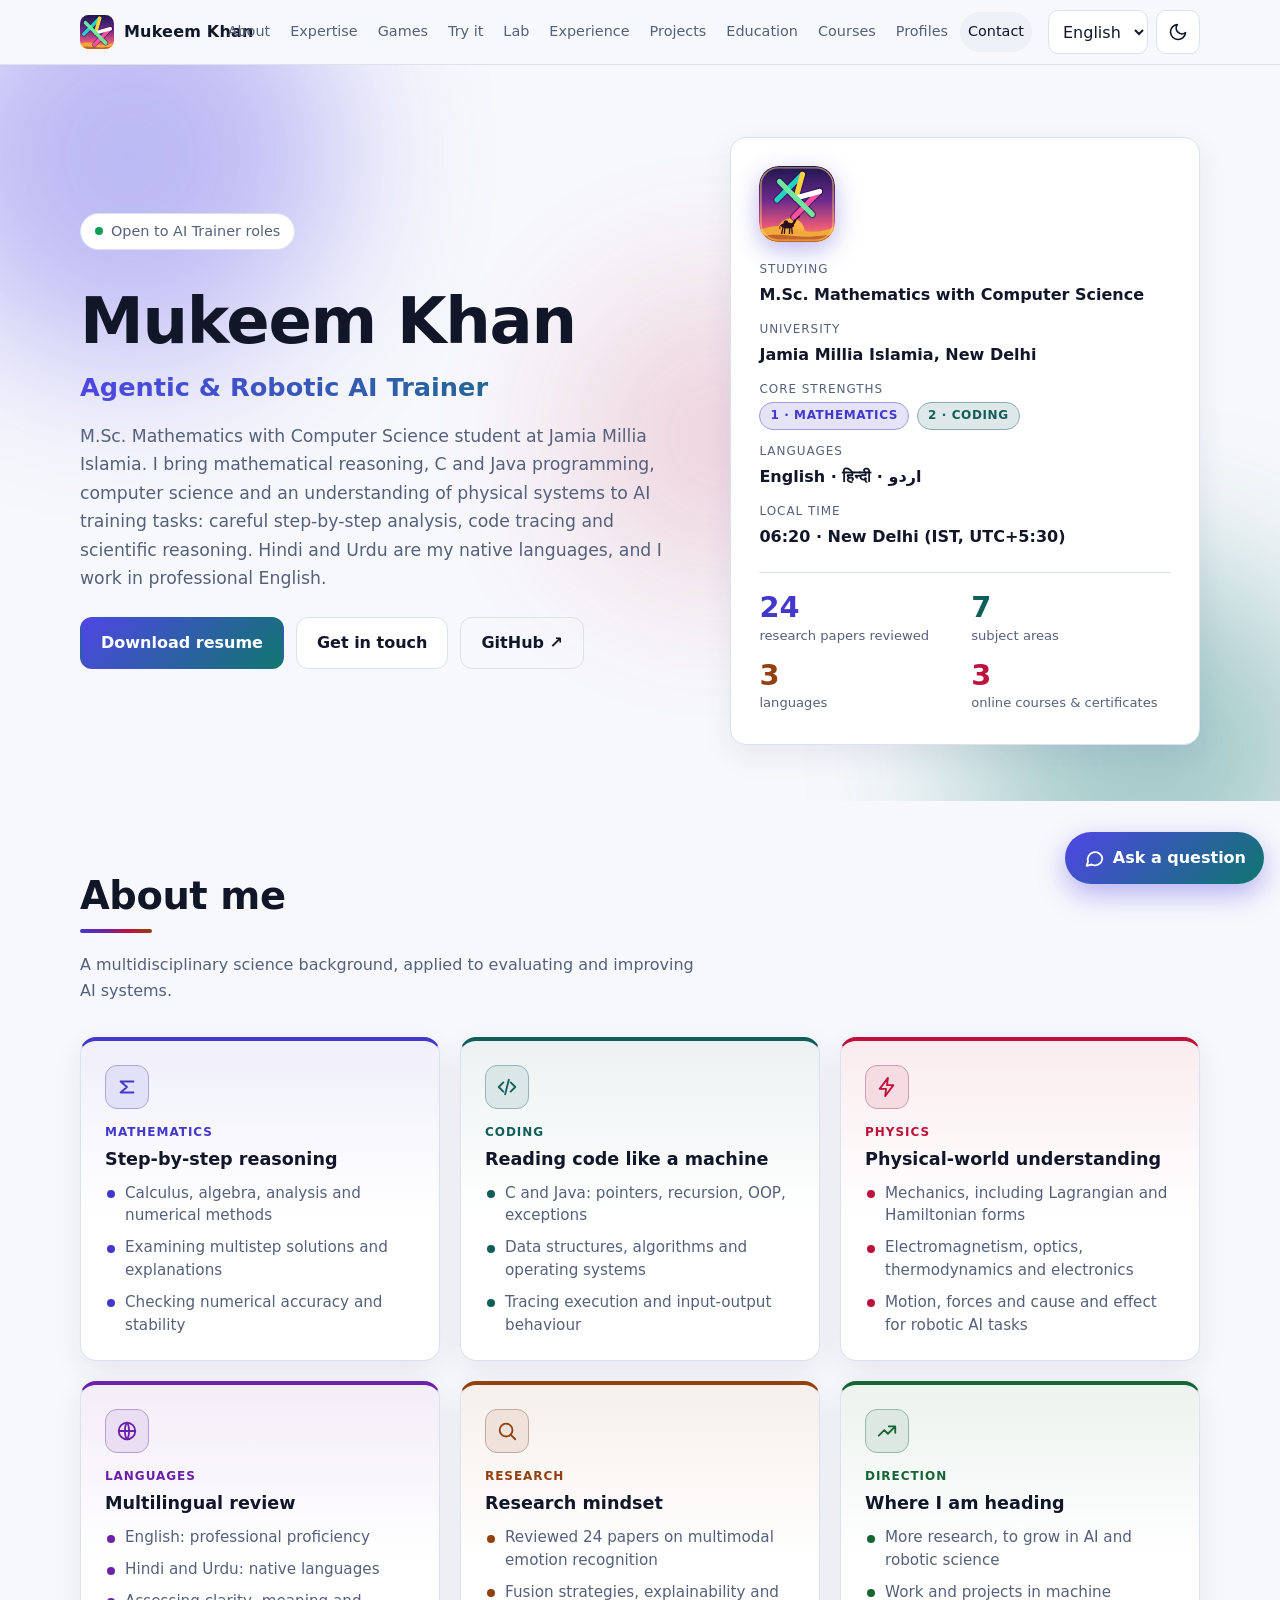
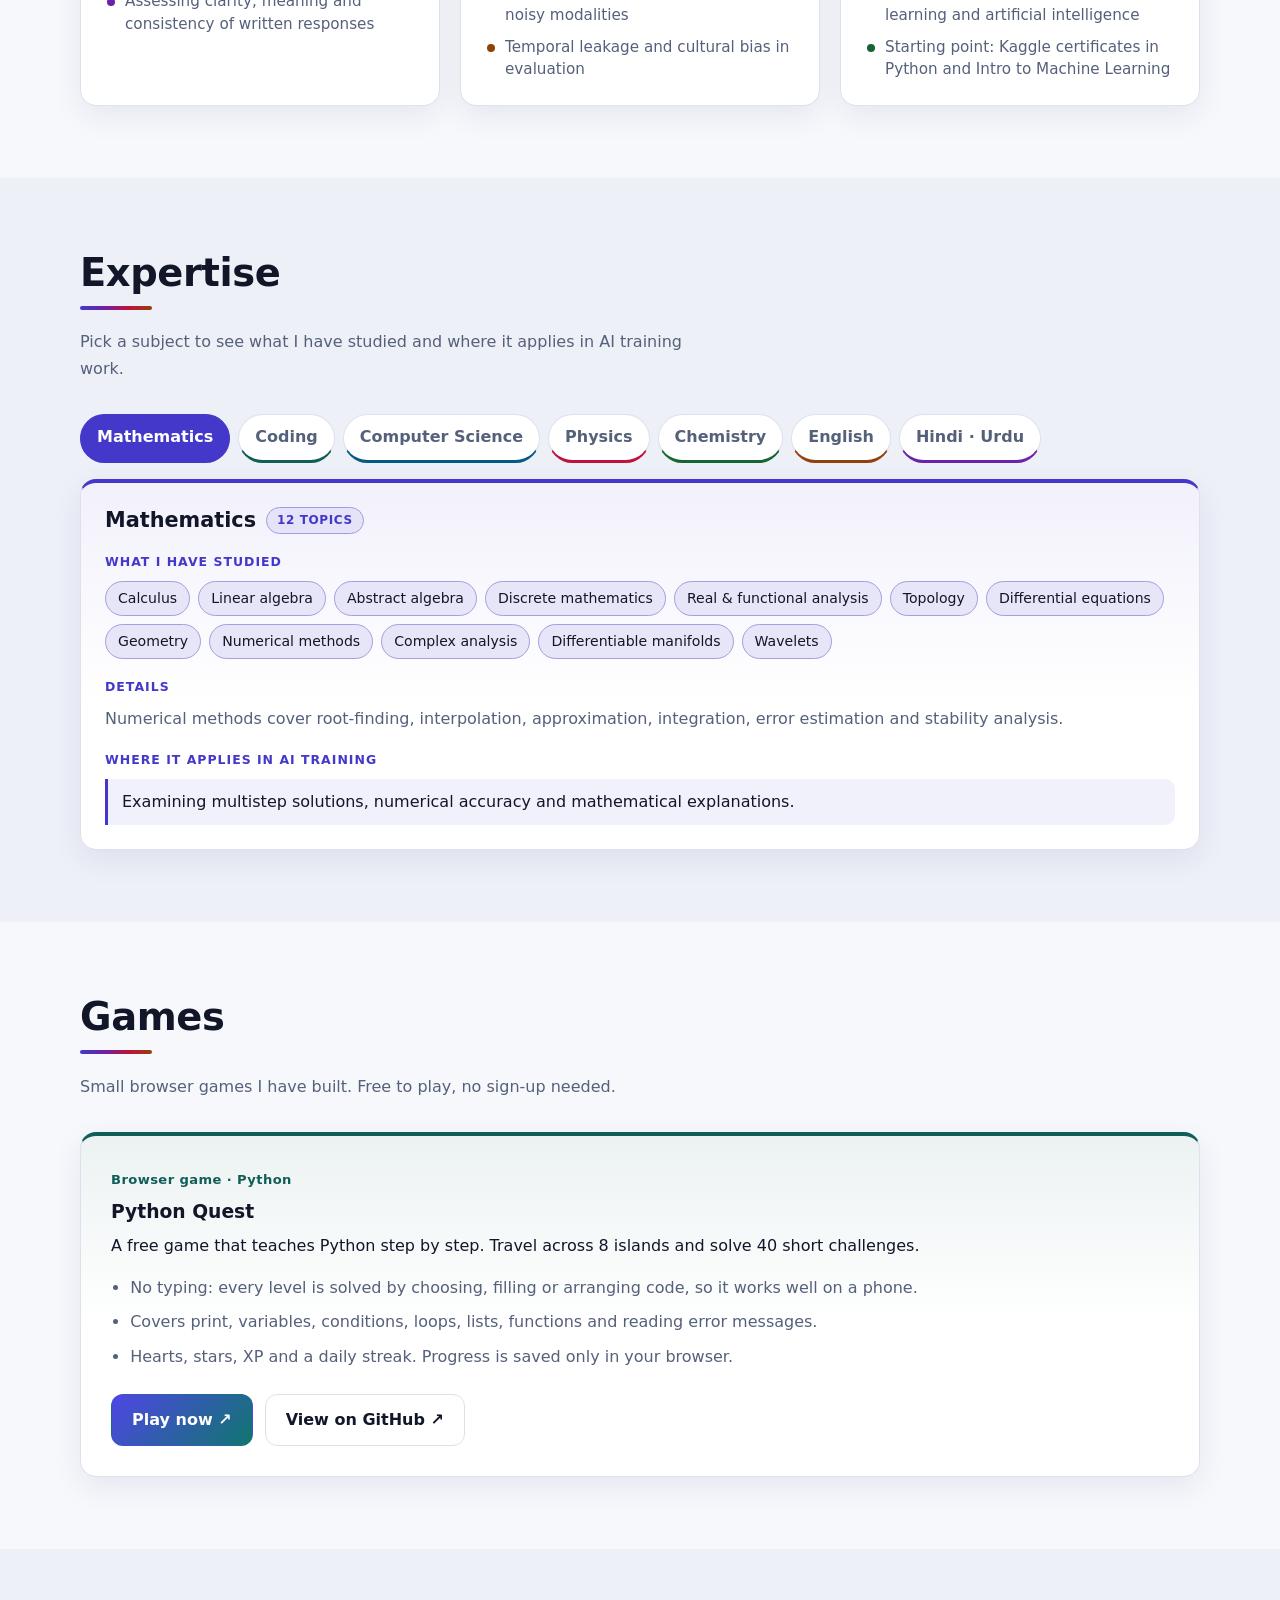
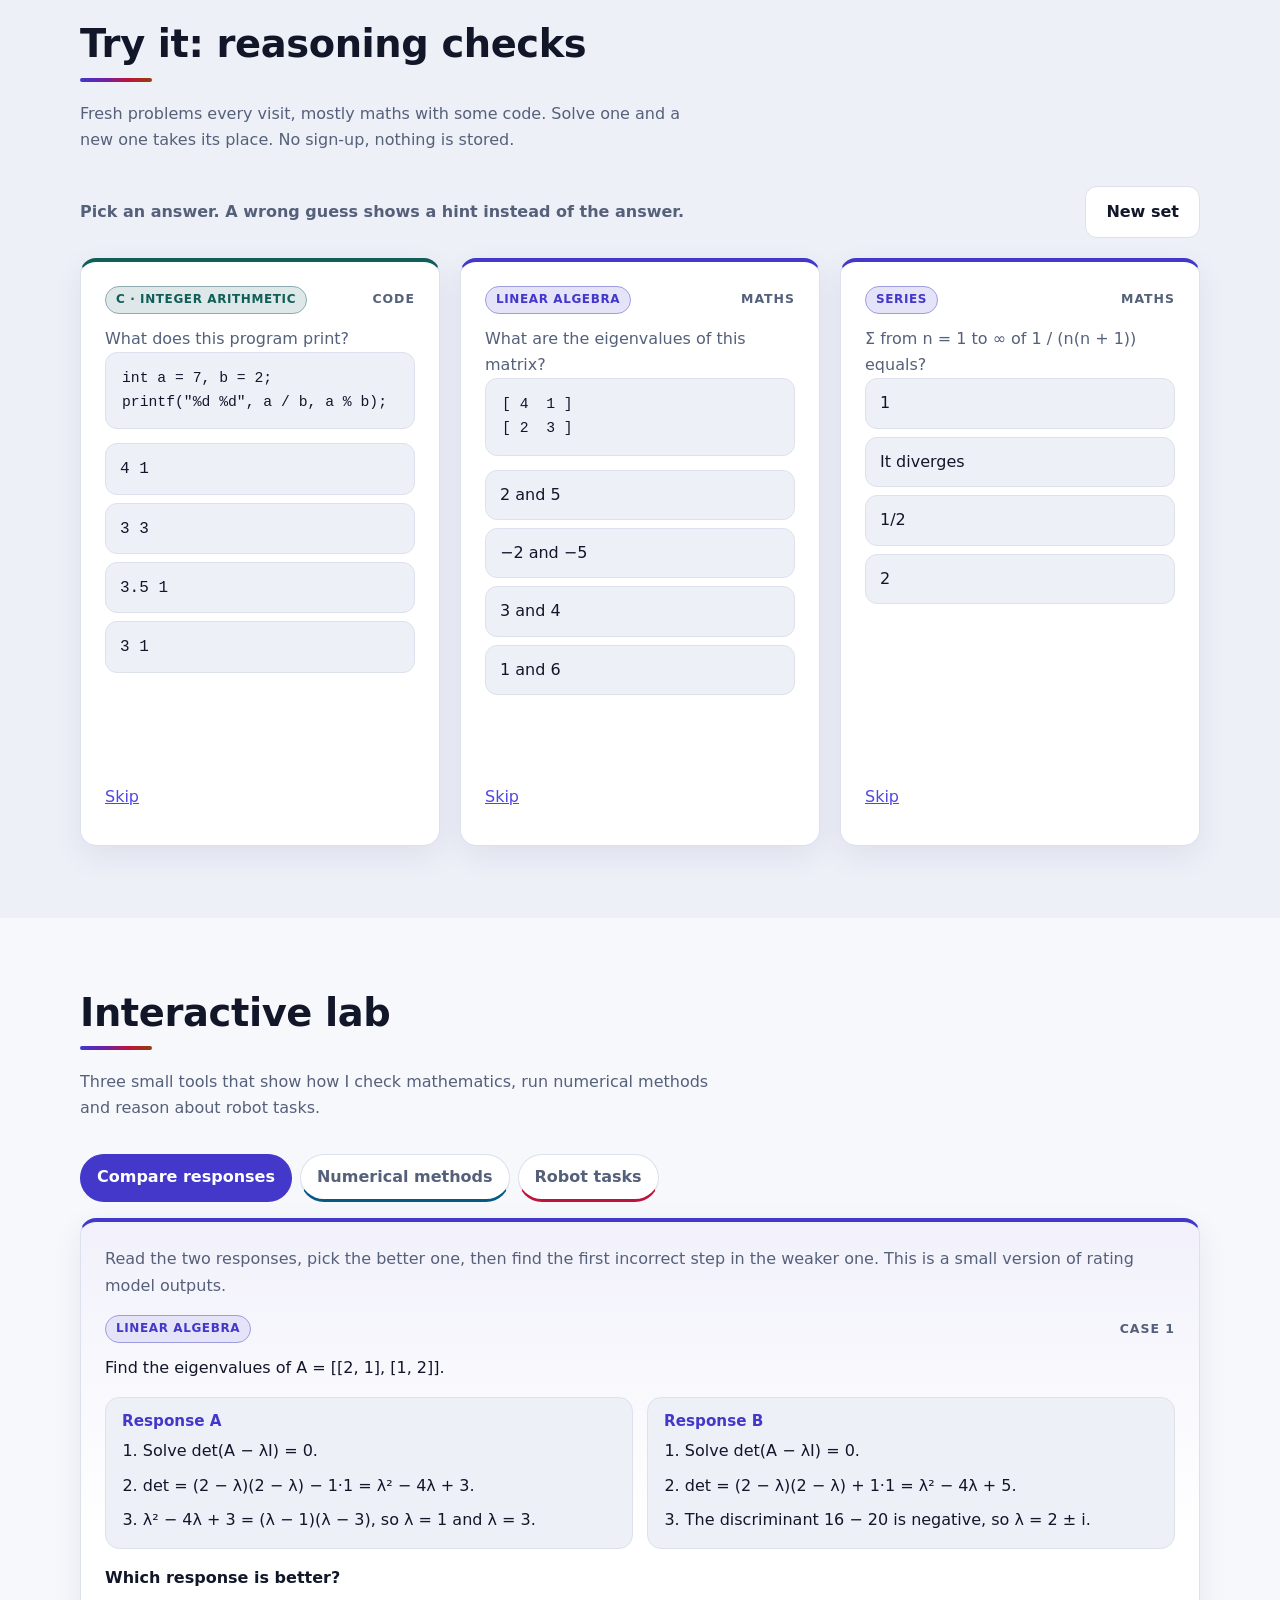
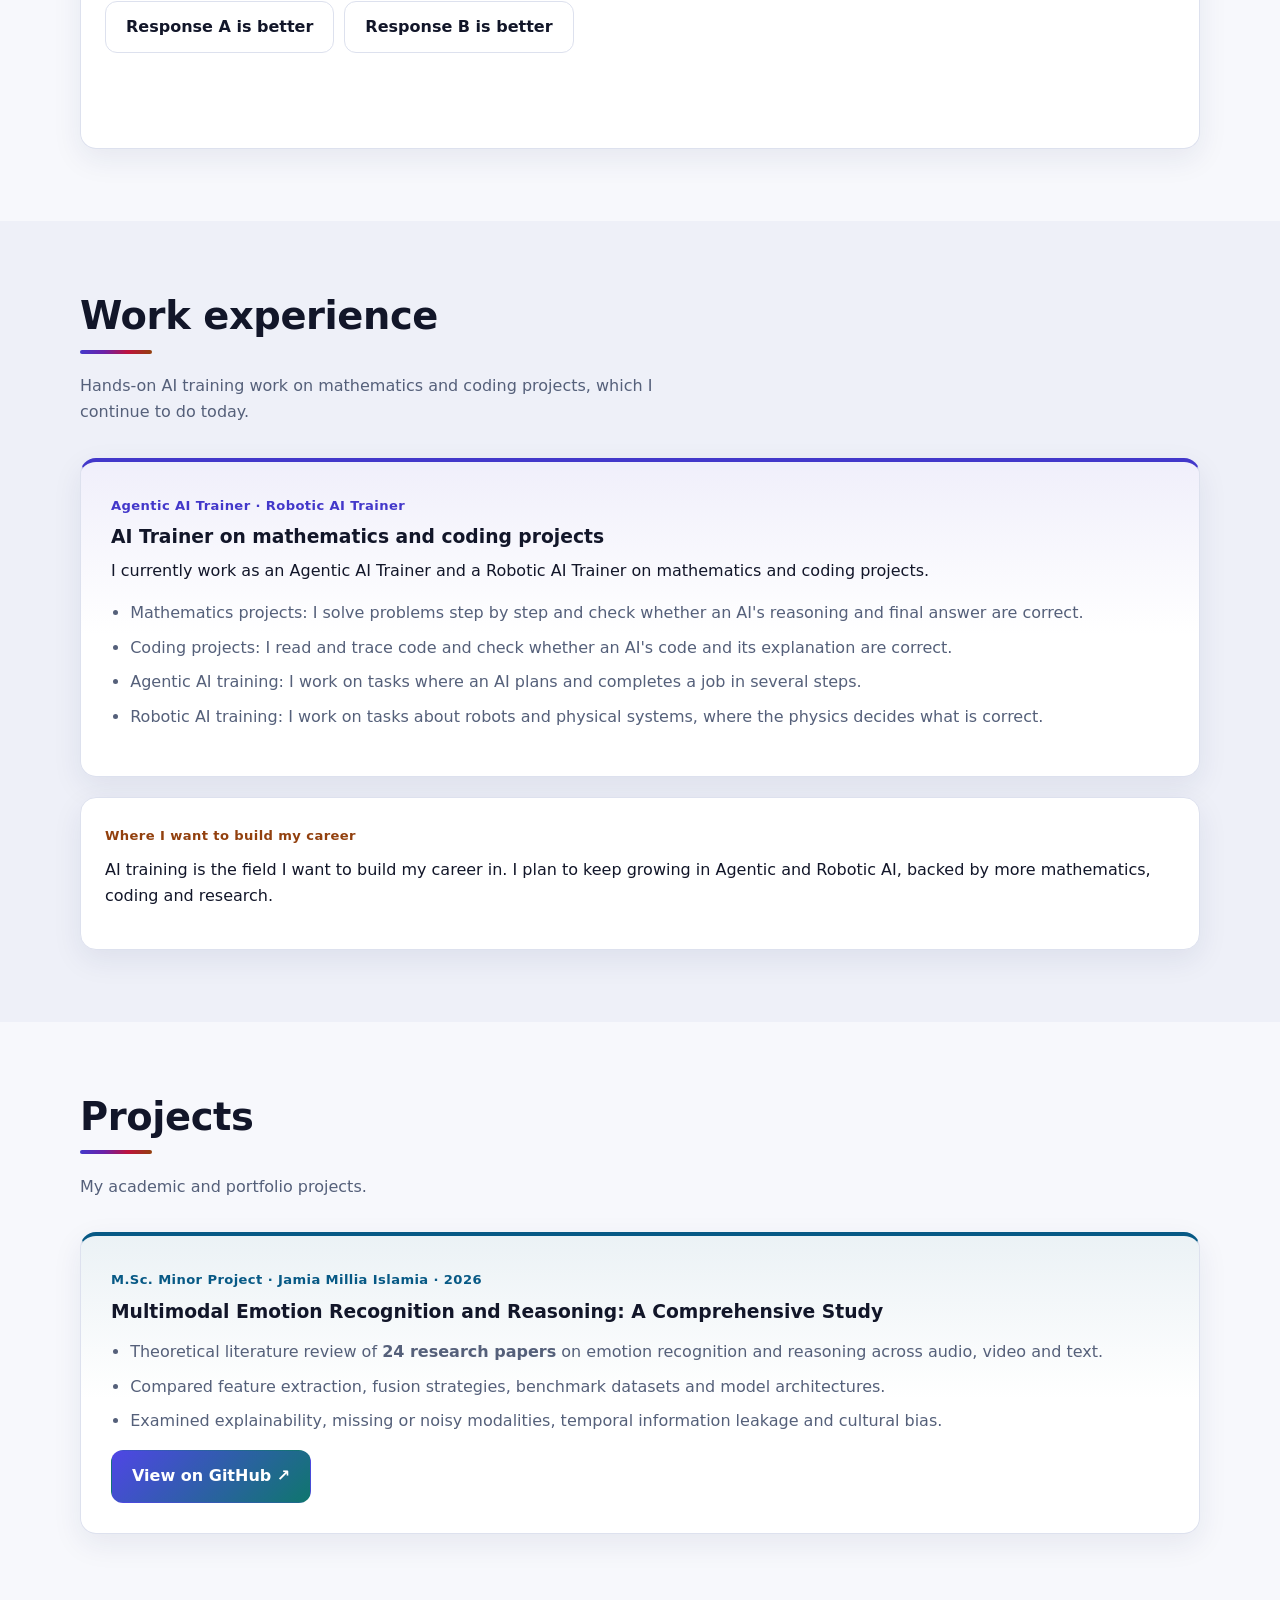
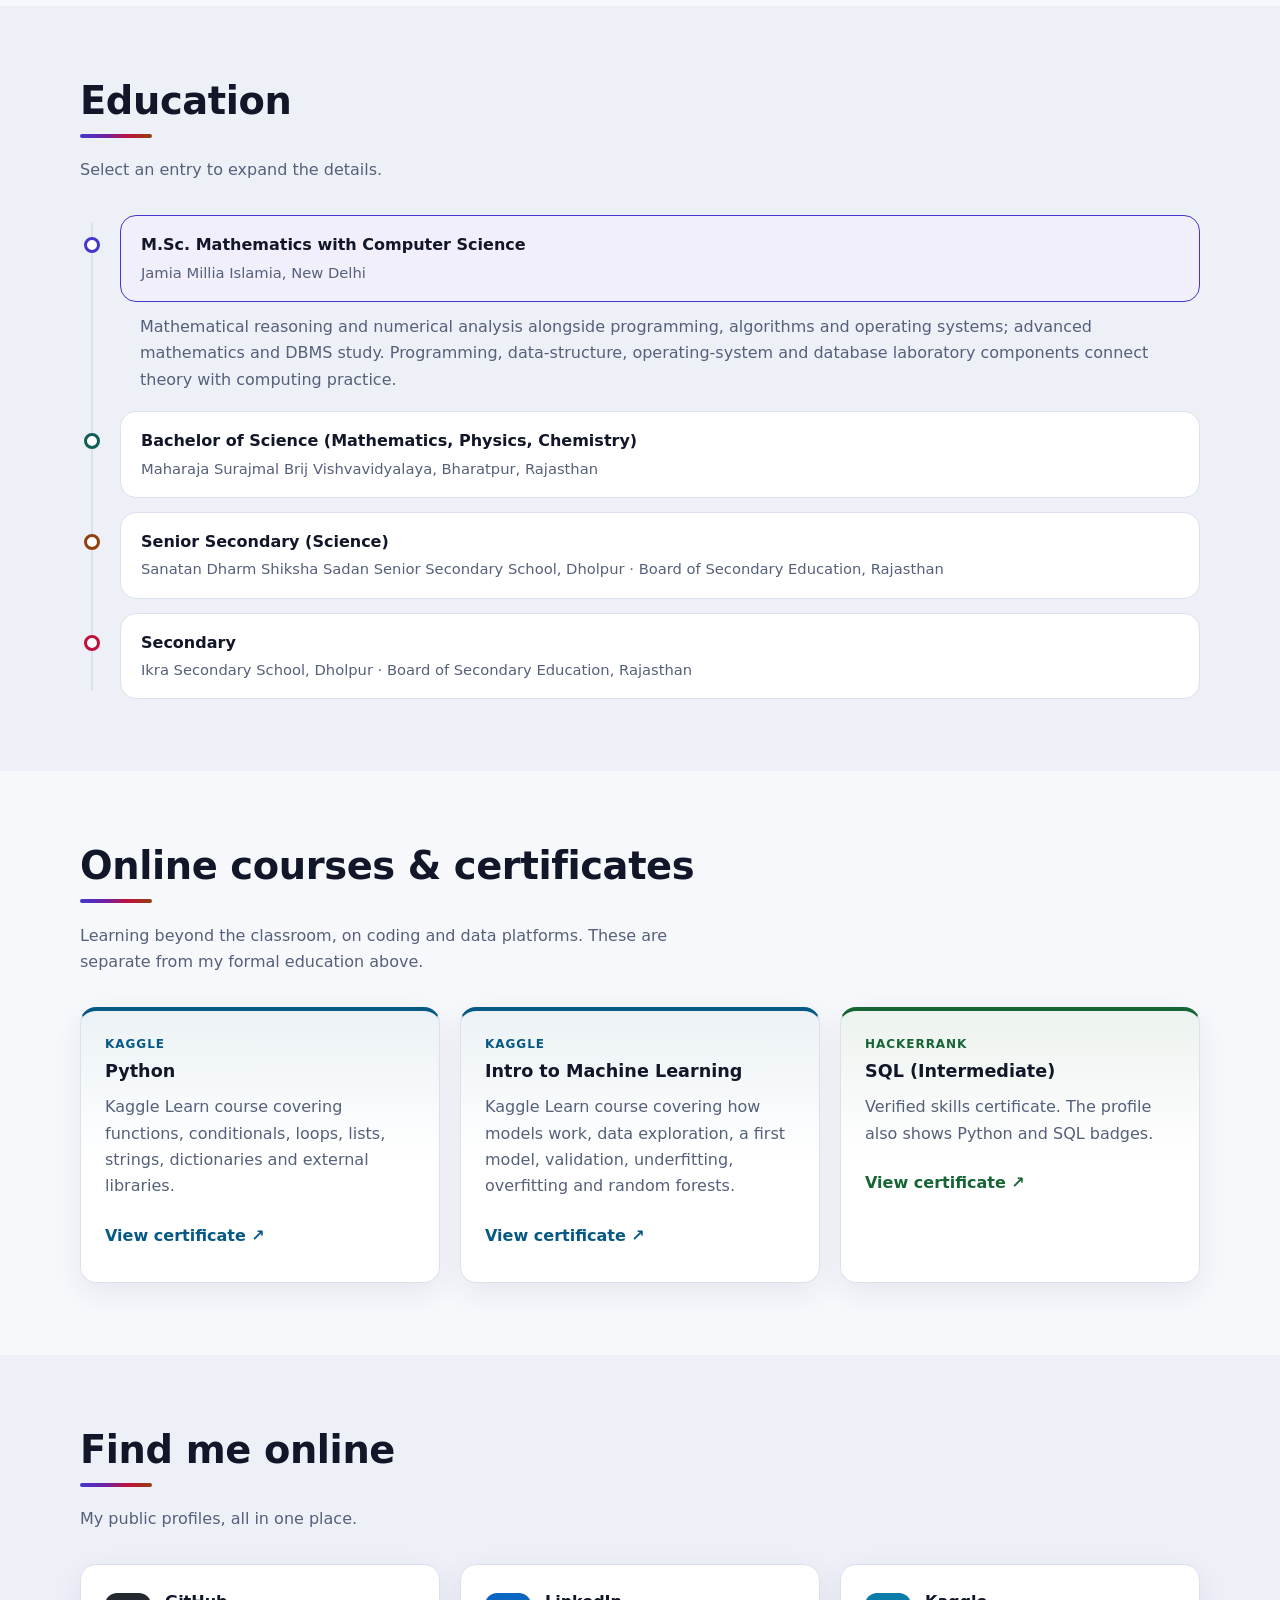
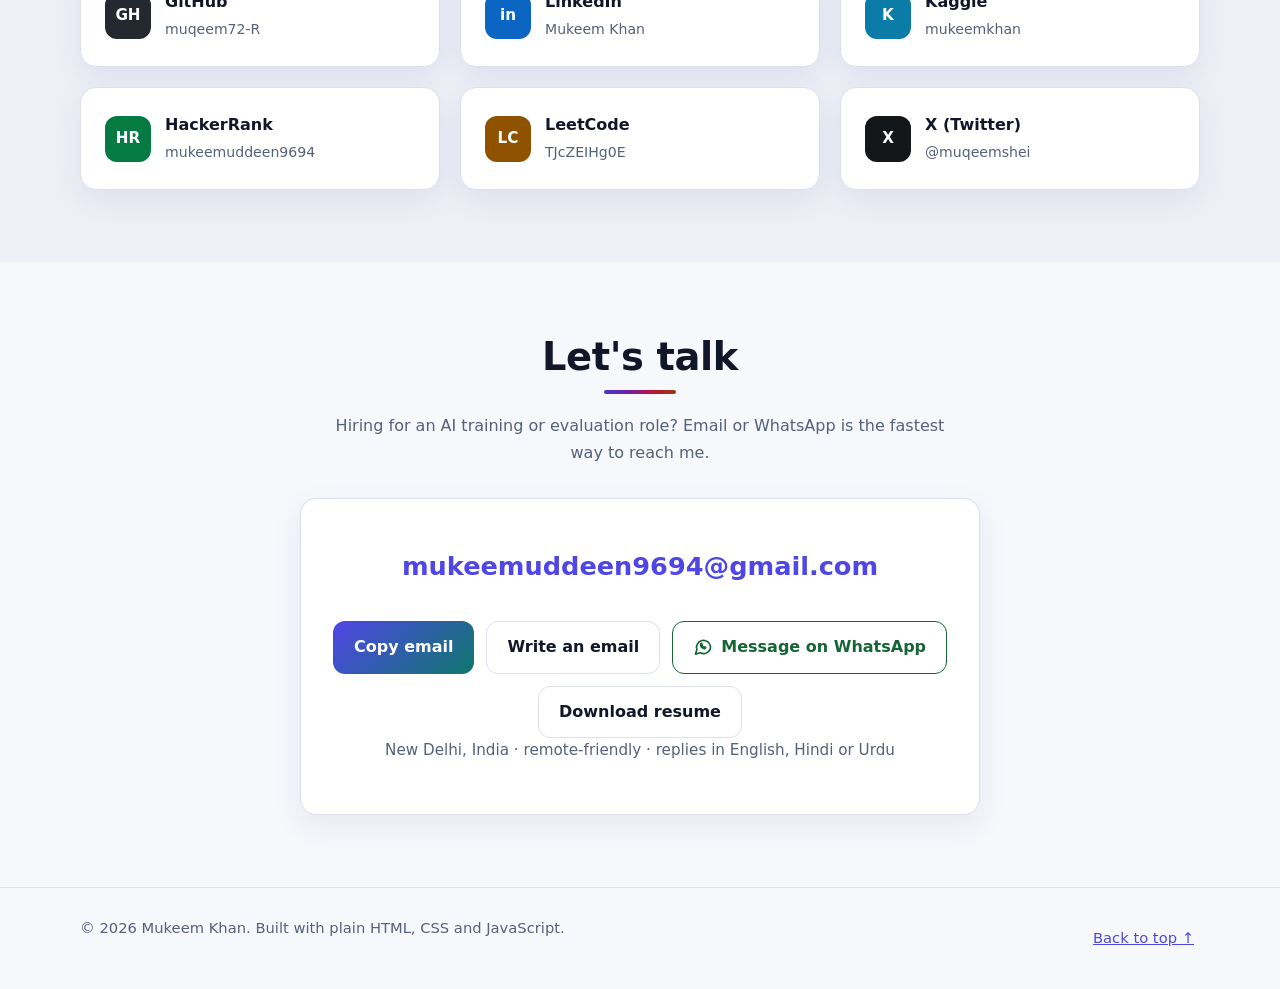
==== commit 8437bd57: "Add Cloudflare Web Analytics to the home and papers pages Privacy-friendly visitor statistics (no co" ====
--- a/index.html
+++ b/index.html
@@ -31,7 +31,7 @@
     "name": "Mukeem Khan",
     "url": "https://mukeemkhan.pages.dev/",
     "jobTitle": "Agentic and Robotic AI Trainer",
-    "email": "mailto:muqeem7244@gmail.com",
+    "email": "mailto:mukeemuddeen9694@gmail.com",
     "address": { "@type": "PostalAddress", "addressLocality": "New Delhi", "addressCountry": "IN" },
     "alumniOf": { "@type": "CollegeOrUniversity", "name": "Jamia Millia Islamia" },
     "knowsLanguage": ["en", "hi", "ur"],
@@ -326,10 +326,10 @@
         <h2 data-i18n="contact.title">Let's talk</h2>
         <p class="section-lead" data-i18n="contact.lead">Hiring for an AI training or evaluation role? Email or WhatsApp is the fastest way to reach me.</p>
         <div class="contact-box card">
-          <a id="email-link" class="email" href="mailto:muqeem7244@gmail.com">muqeem7244@gmail.com</a>
+          <a id="email-link" class="email" href="mailto:mukeemuddeen9694@gmail.com">mukeemuddeen9694@gmail.com</a>
           <div class="cta center">
             <button id="copy" class="btn primary" type="button" data-i18n="contact.copy">Copy email</button>
-            <a class="btn" href="mailto:muqeem7244@gmail.com?subject=Hello%20Mukeem" data-i18n="contact.write">Write an email</a>
+            <a class="btn" href="mailto:mukeemuddeen9694@gmail.com?subject=Hello%20Mukeem" data-i18n="contact.write">Write an email</a>
             <a class="btn wa" href="https://wa.me/919024351022?text=Hello%20Mukeem%2C%20I%20found%20your%20portfolio." target="_blank" rel="noopener noreferrer"><svg viewBox="0 0 24 24" width="20" height="20" fill="none" stroke="currentColor" stroke-width="2" stroke-linecap="round" stroke-linejoin="round" aria-hidden="true"><path d="M21 11.5a8.4 8.4 0 0 1-12.4 7.4L3 20.5l1.7-5.4A8.4 8.4 0 1 1 21 11.5z"/><path d="M9 8.8c.3 2.6 2.6 4.9 5.2 5.2l1.1-1.3-2-1-.8.7a3.6 3.6 0 0 1-1.9-1.9l.7-.8-1-2z"/></svg><span data-i18n="contact.whatsapp">Message on WhatsApp</span></a>
             <a class="btn ghost" href="assets/Mukeem_Khan_Resume.pdf" download data-i18n="hero.resume">Download resume</a>
           </div>
@@ -350,5 +350,6 @@
   <script src="assets/app.js" defer></script>
   <script src="assets/lab.js" defer></script>
   <script src="assets/assistant.js" defer></script>
+  <!-- Cloudflare Web Analytics --><script type='module' src='https://static.cloudflareinsights.com/beacon.min.js' data-cf-beacon='{"token": "cb1fb3284f314fc39a09bf96d478cbae"}'></script><!-- End Cloudflare Web Analytics -->
 </body>
 </html>
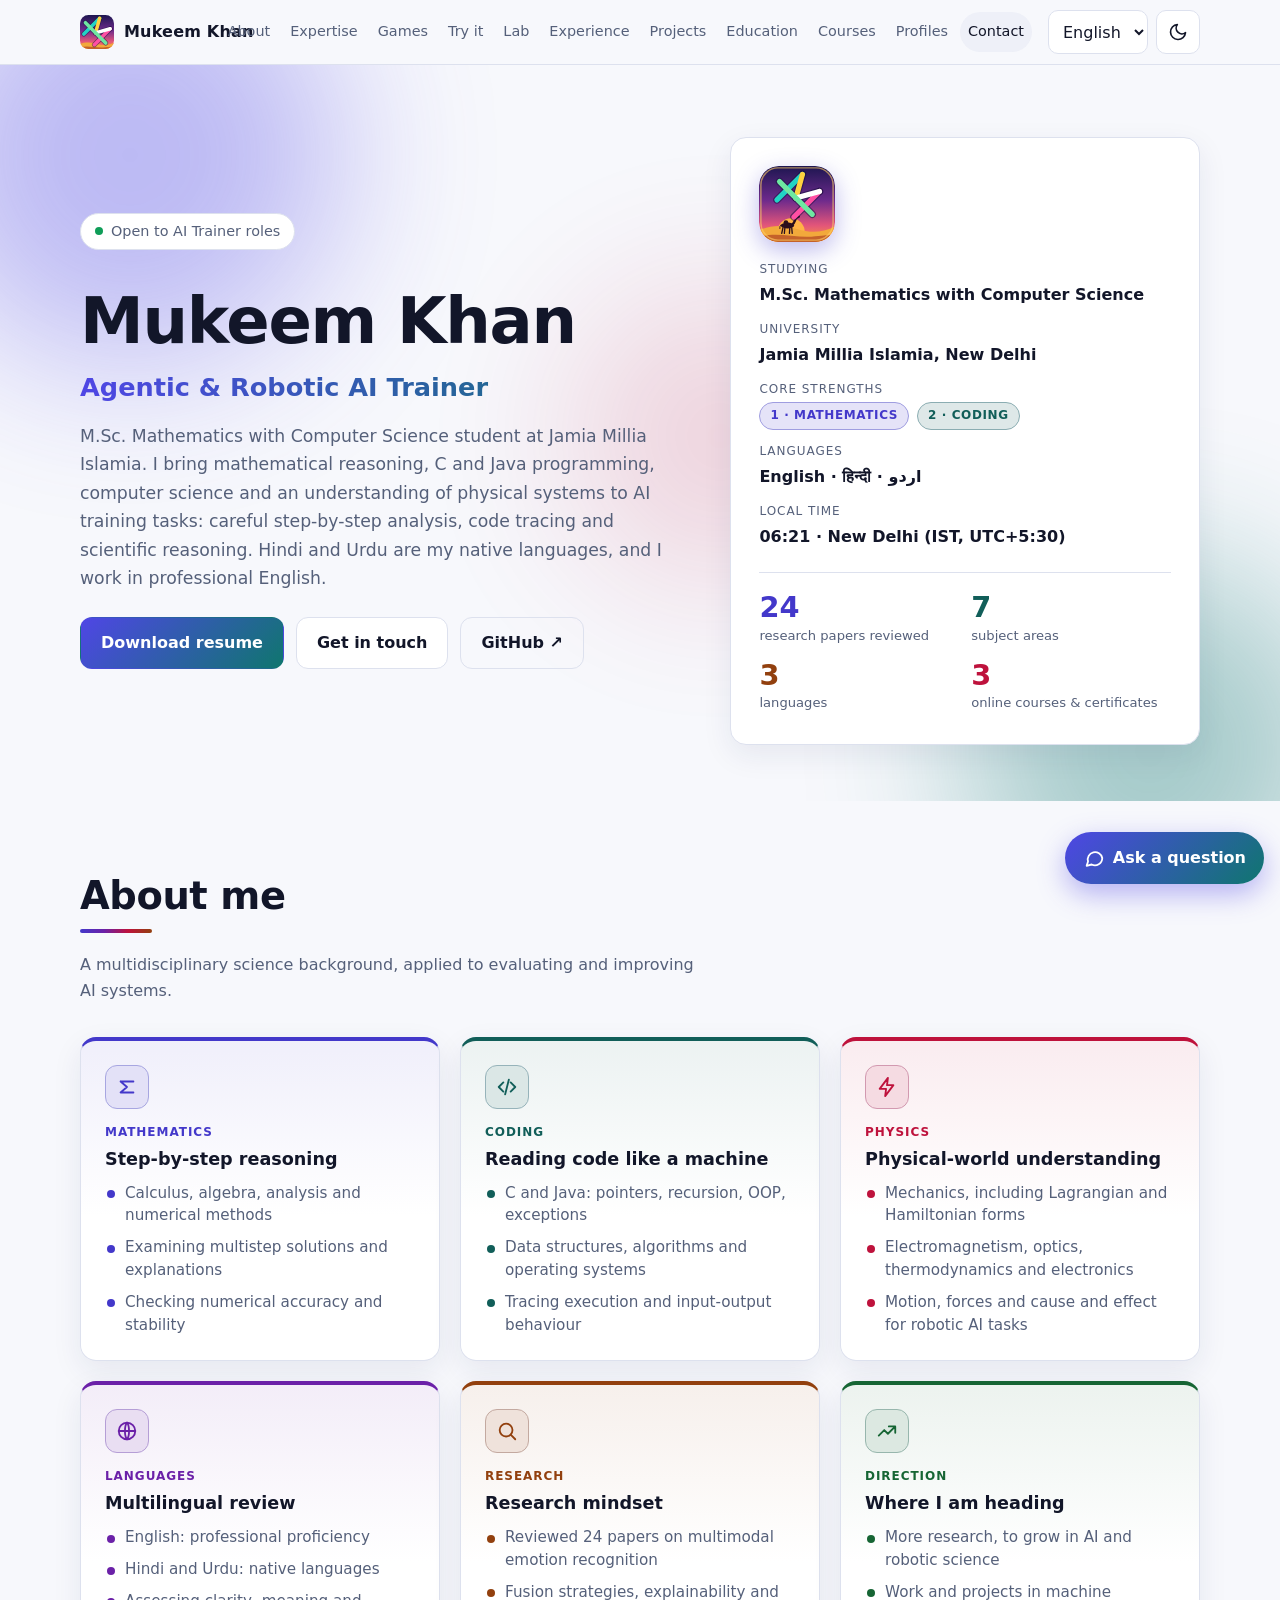
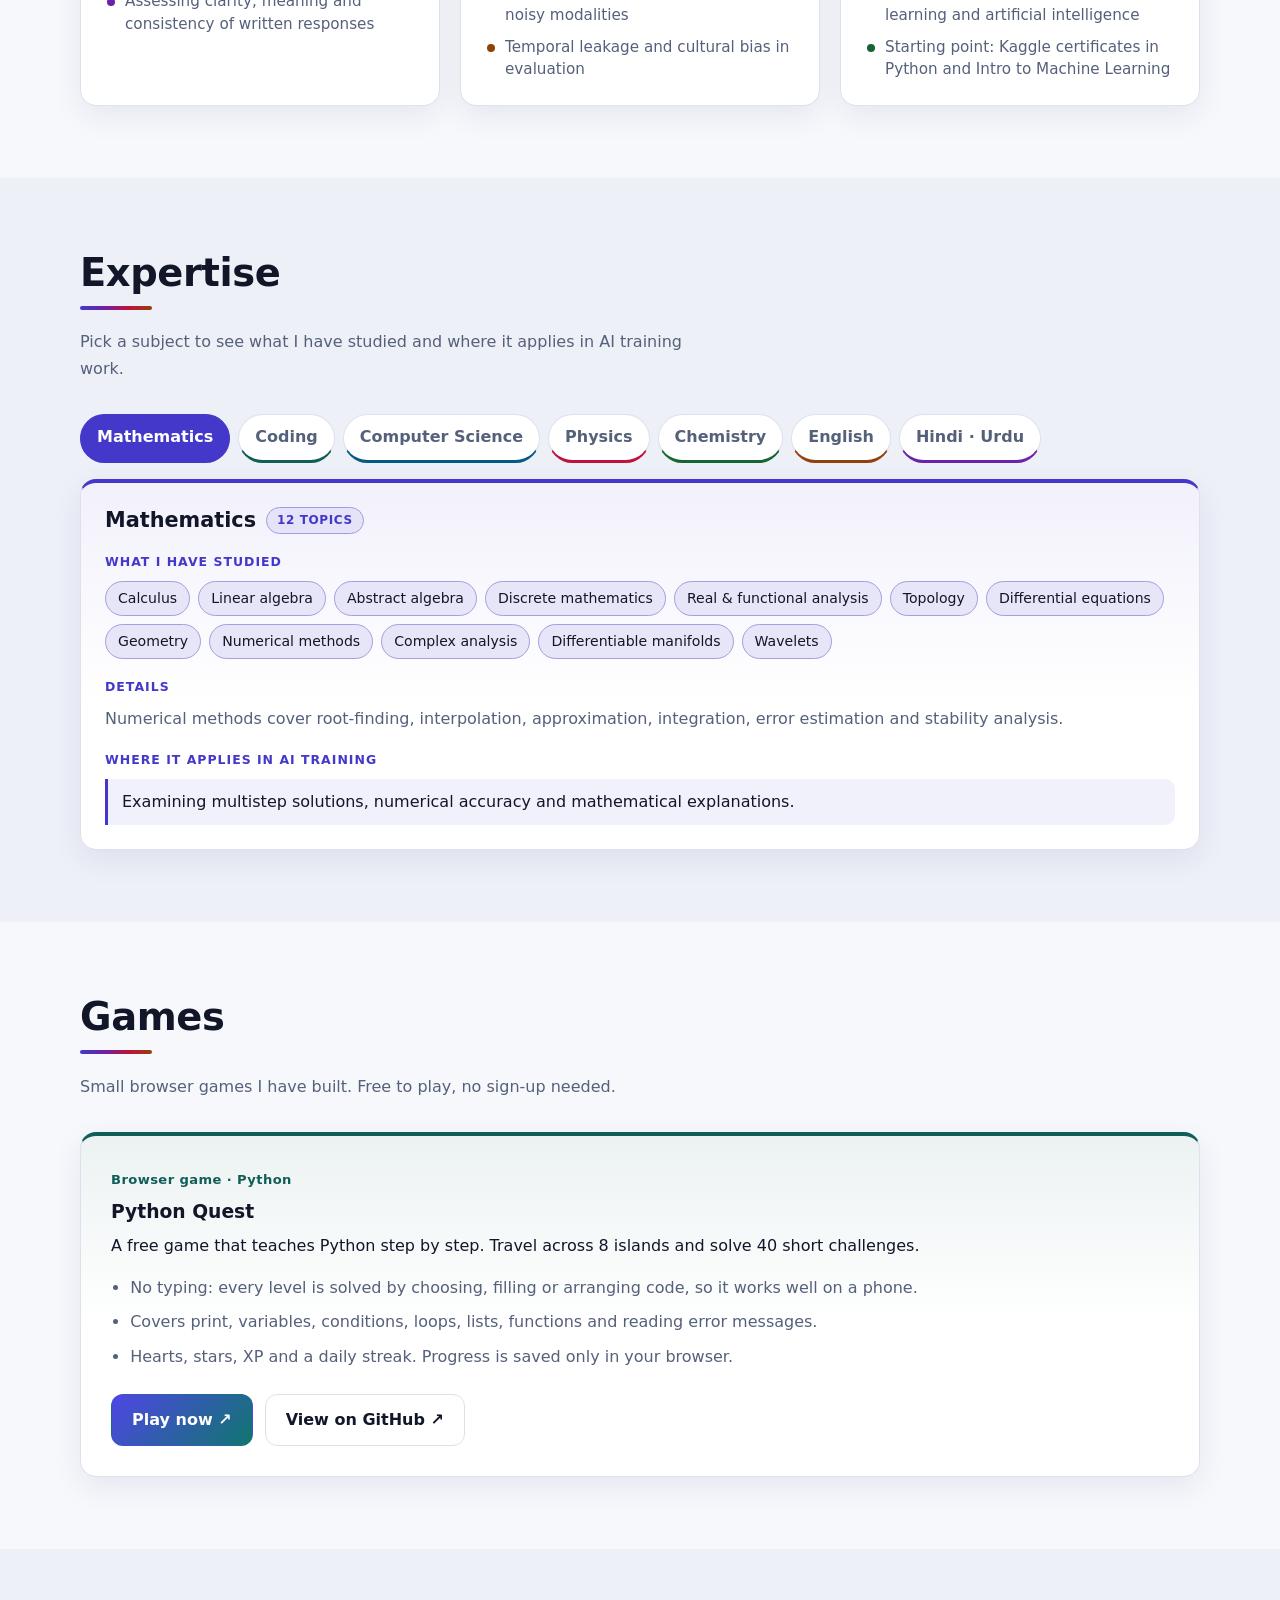
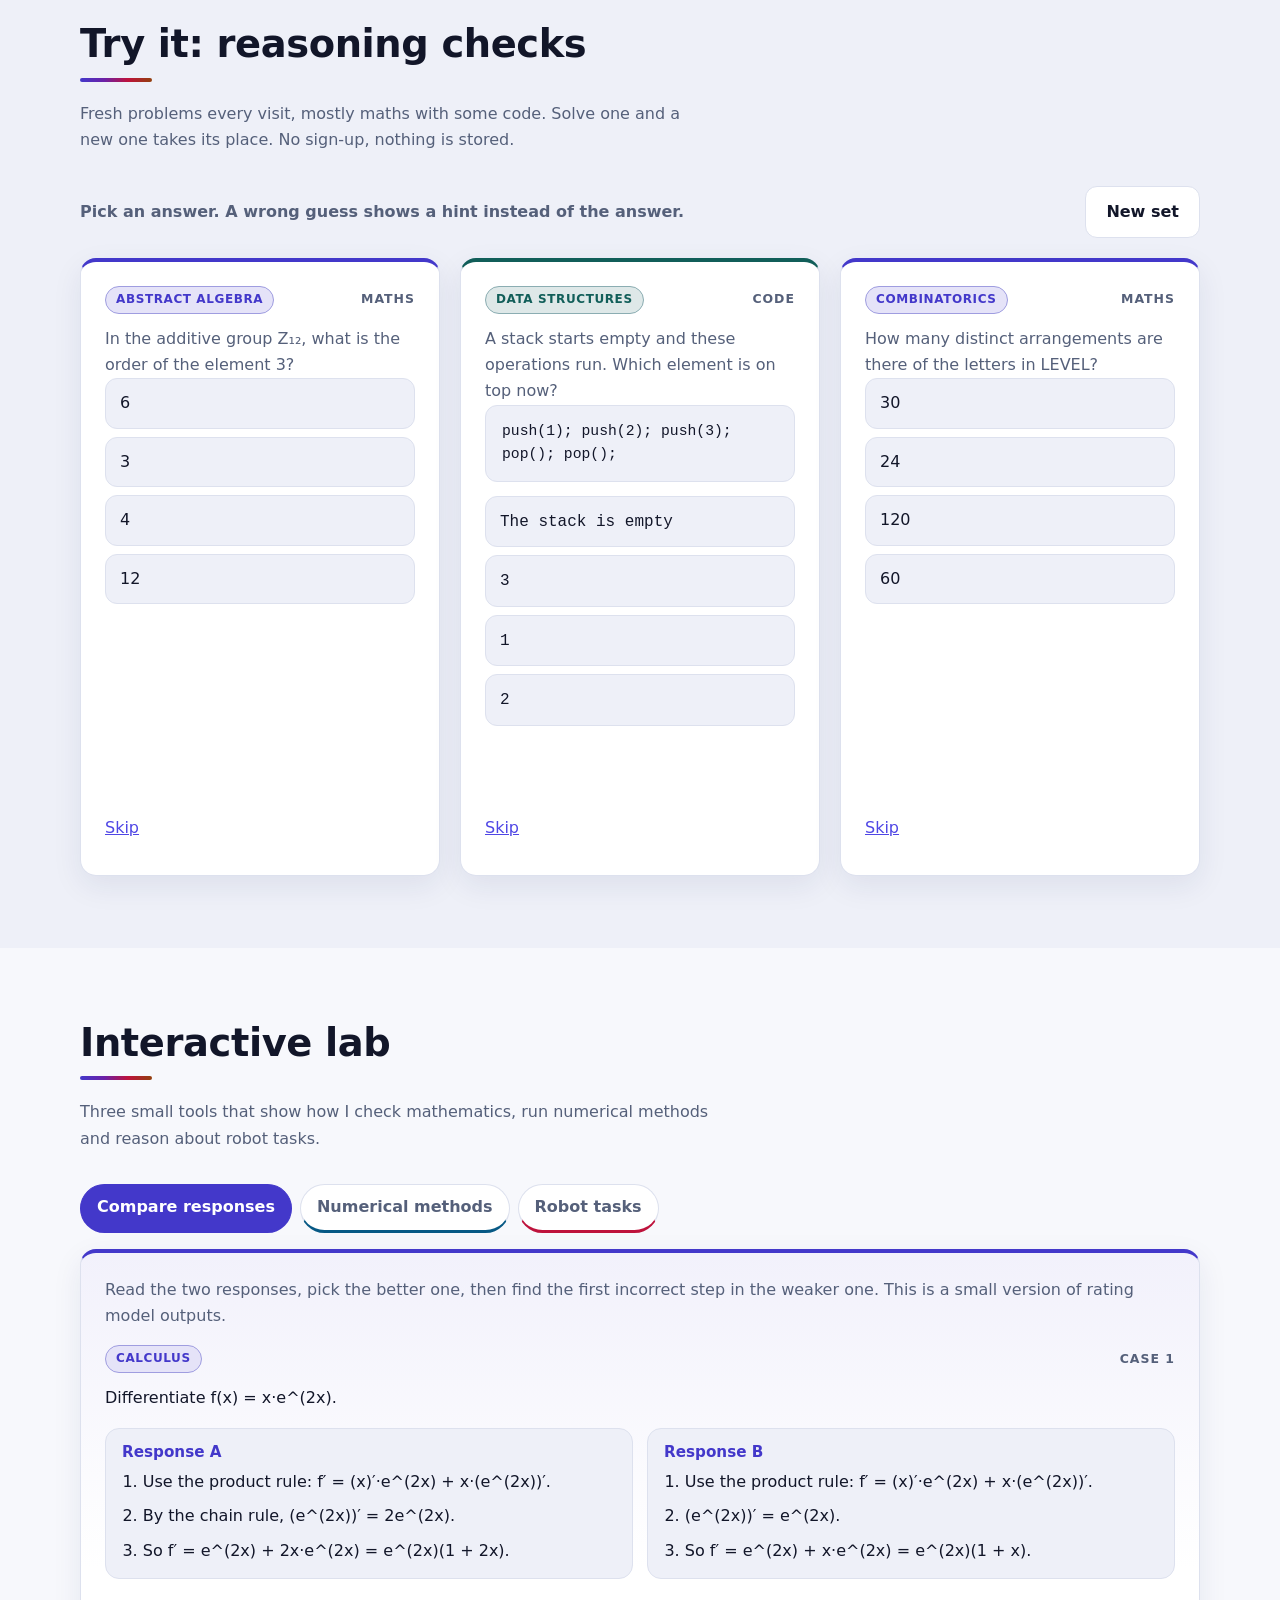
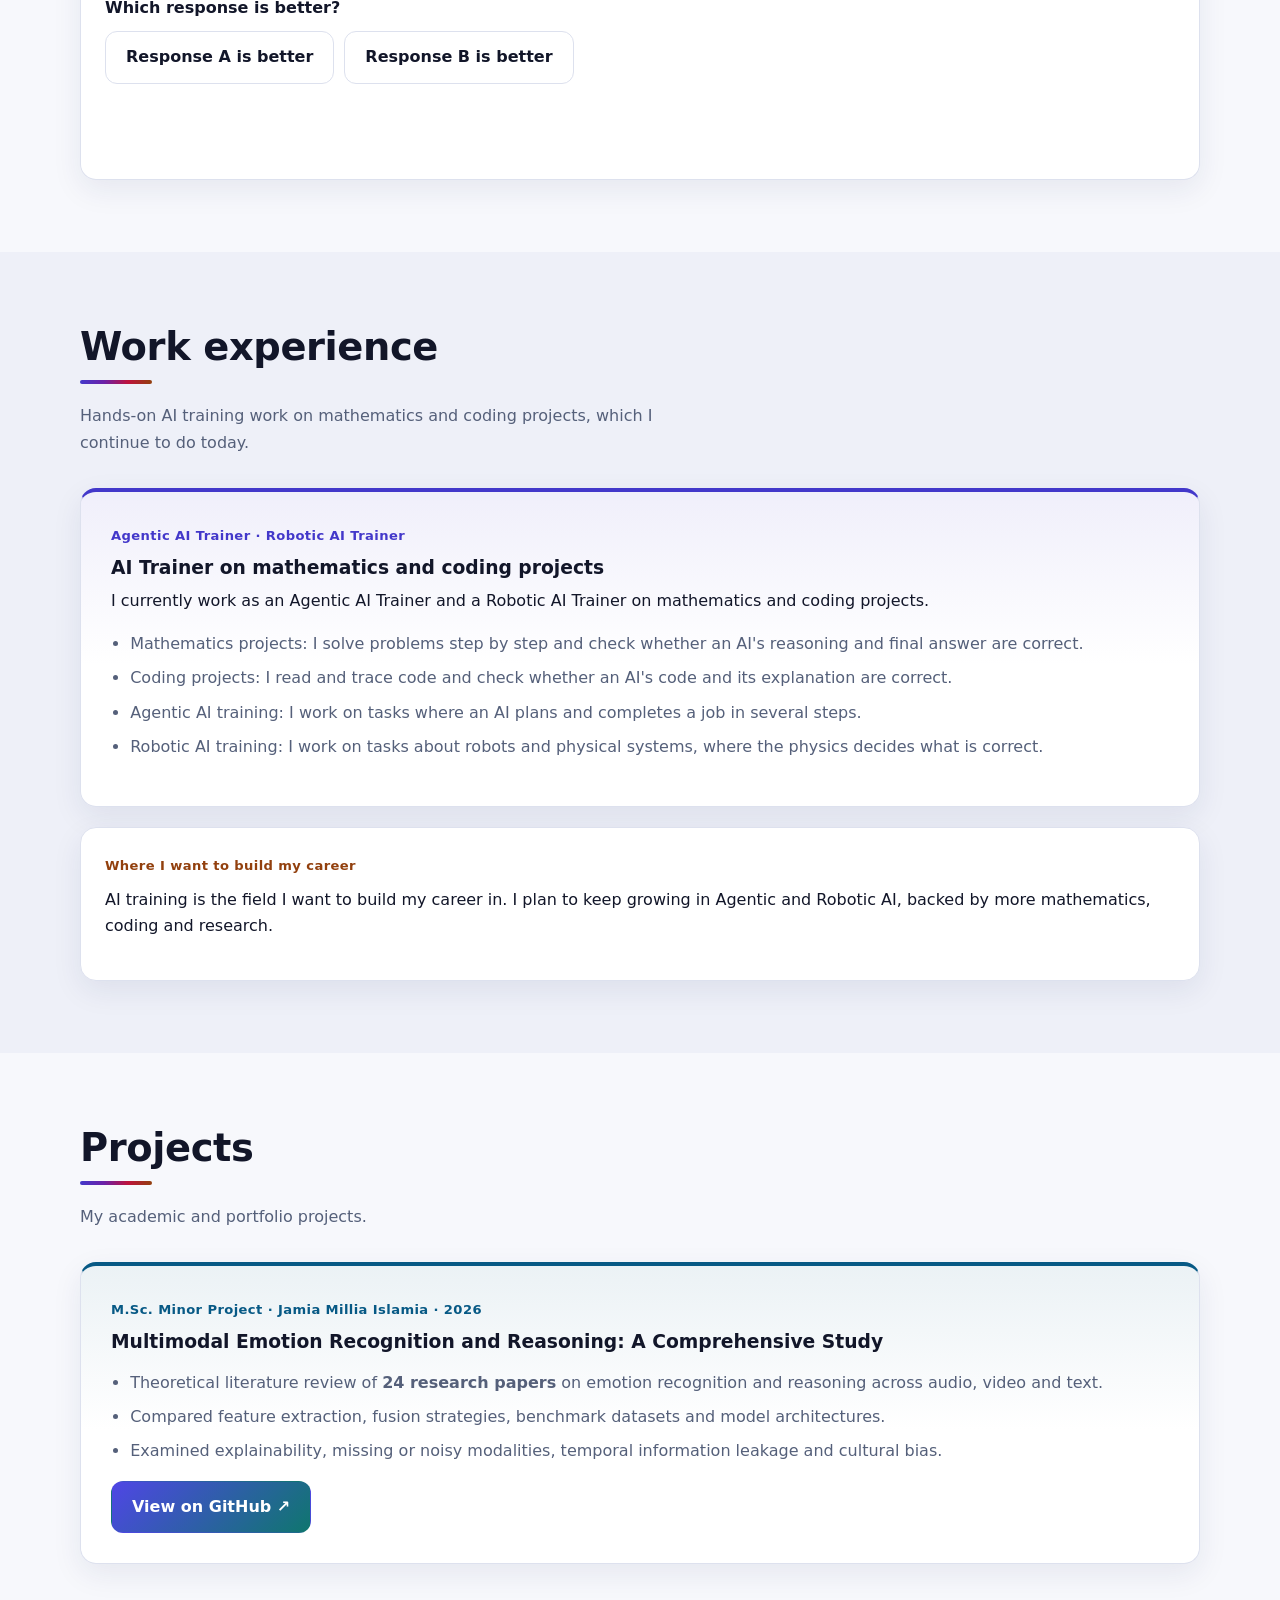
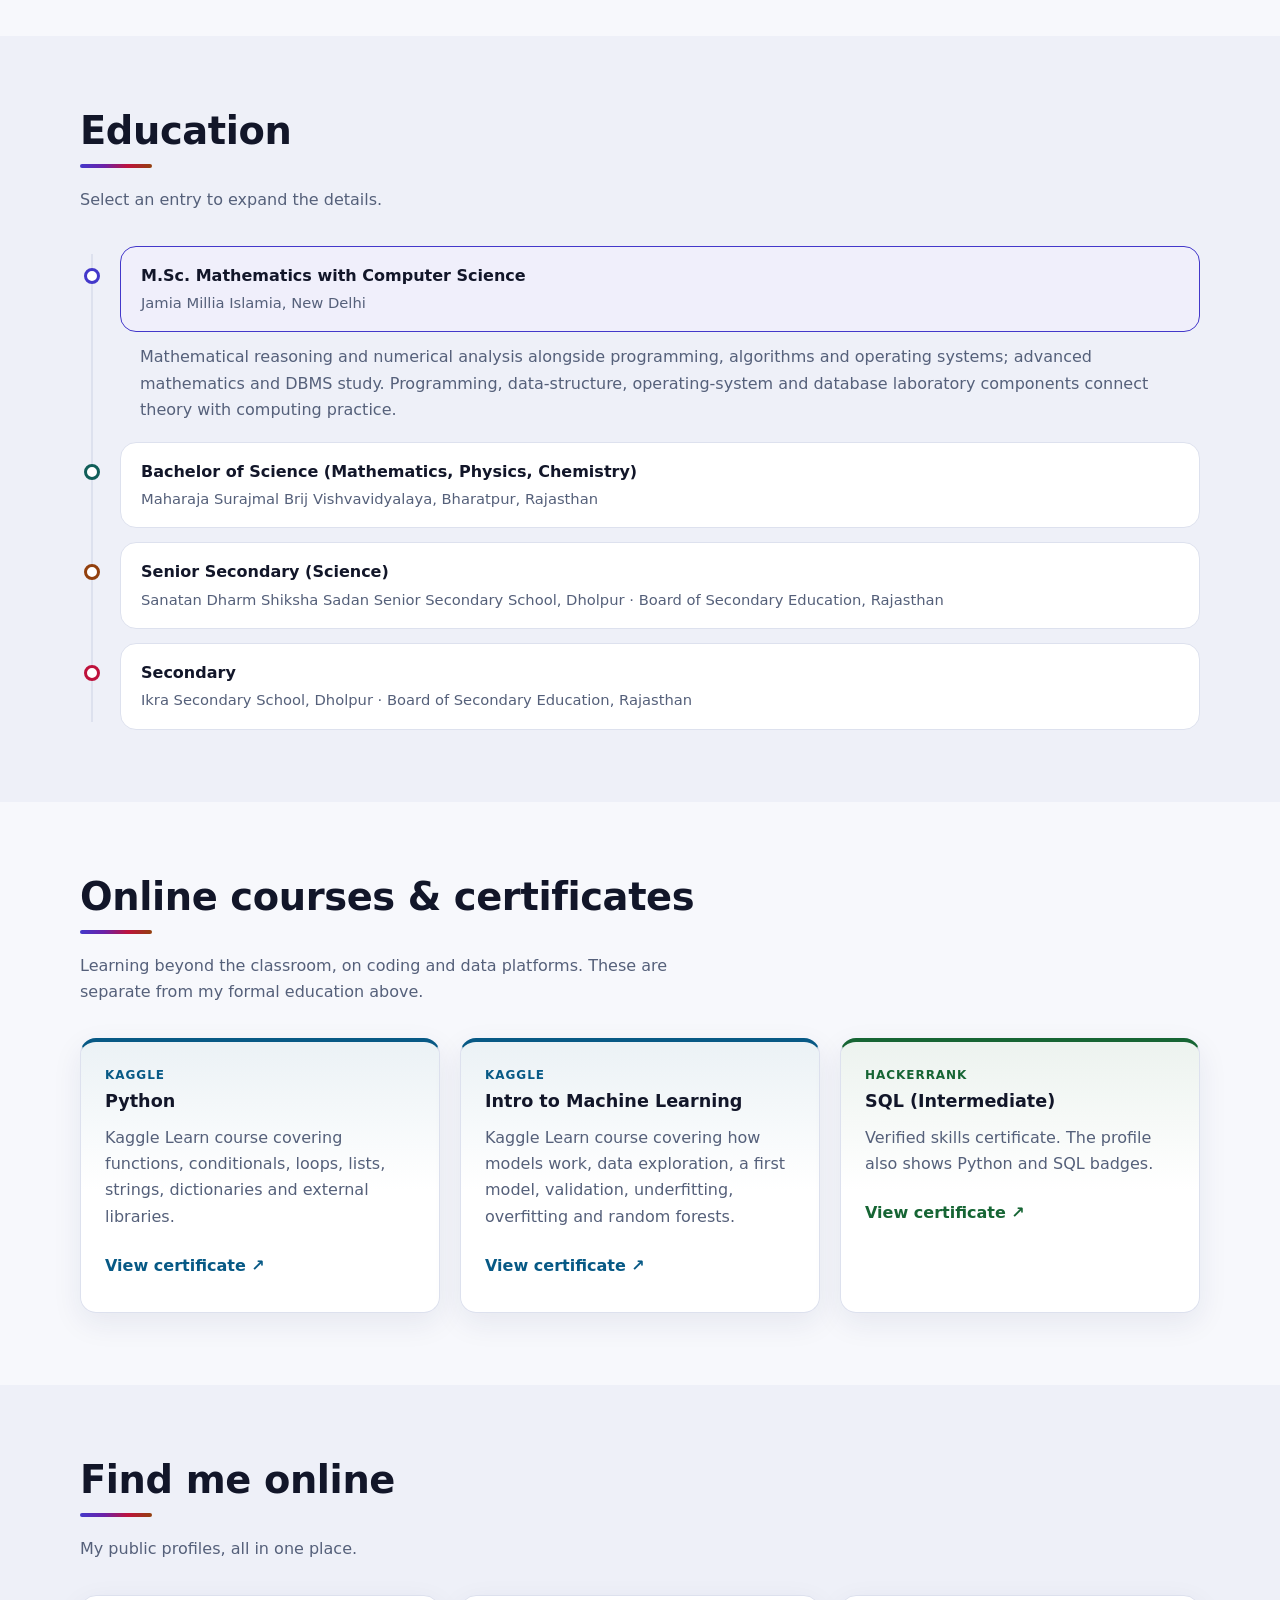
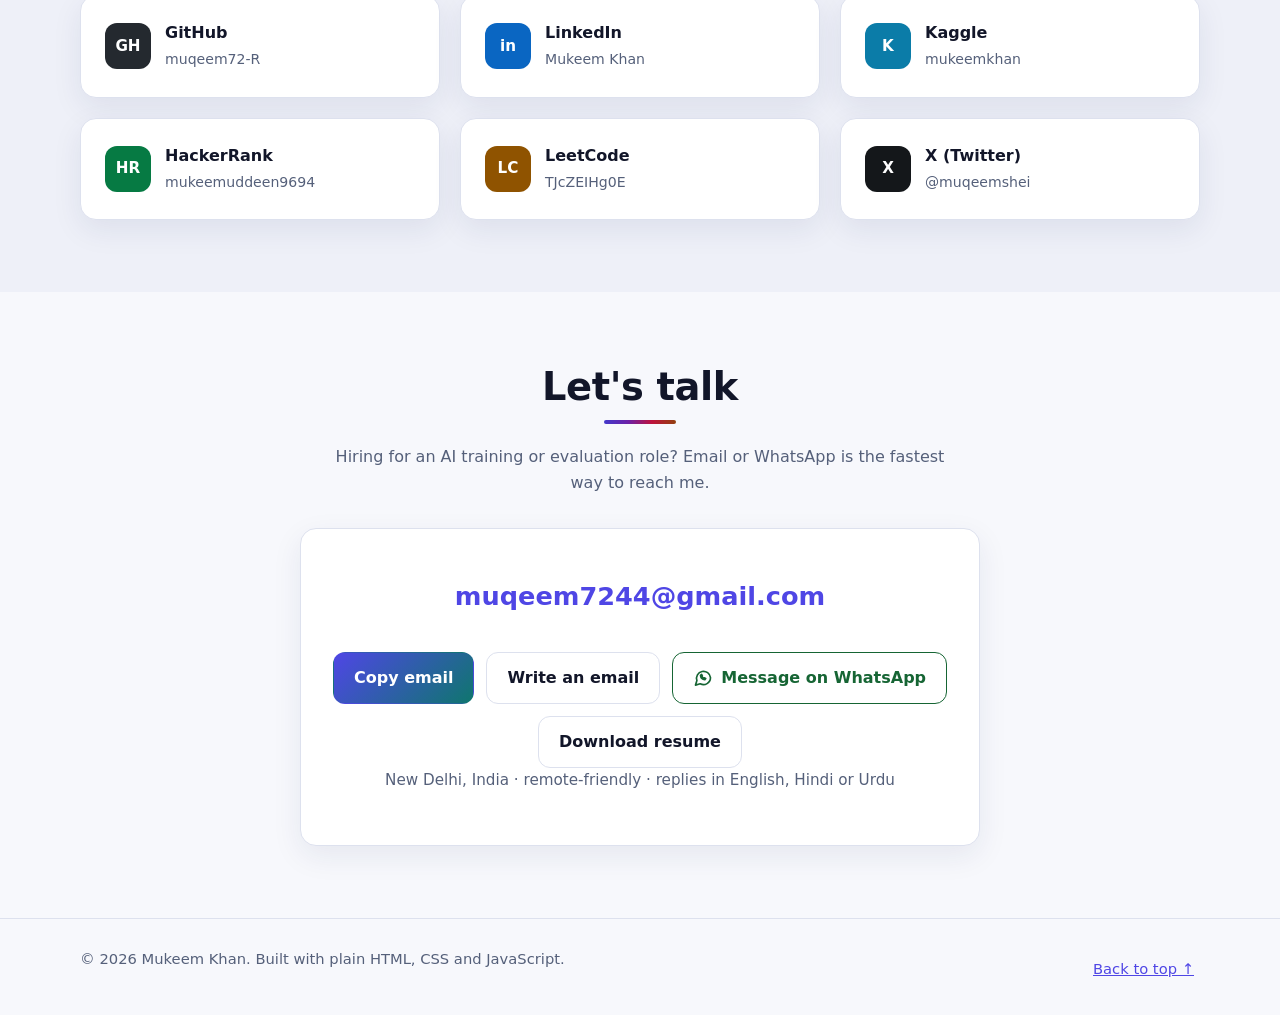
==== commit b17864ab: "Add Cloudflare Web Analytics to the home and papers pages Privacy-friendly visitor statistics (no co" ====
--- a/index.html
+++ b/index.html
@@ -31,7 +31,7 @@
     "name": "Mukeem Khan",
     "url": "https://mukeemkhan.pages.dev/",
     "jobTitle": "Agentic and Robotic AI Trainer",
-    "email": "mailto:mukeemuddeen9694@gmail.com",
+    "email": "mailto:muqeem7244@gmail.com",
     "address": { "@type": "PostalAddress", "addressLocality": "New Delhi", "addressCountry": "IN" },
     "alumniOf": { "@type": "CollegeOrUniversity", "name": "Jamia Millia Islamia" },
     "knowsLanguage": ["en", "hi", "ur"],
@@ -326,10 +326,10 @@
         <h2 data-i18n="contact.title">Let's talk</h2>
         <p class="section-lead" data-i18n="contact.lead">Hiring for an AI training or evaluation role? Email or WhatsApp is the fastest way to reach me.</p>
         <div class="contact-box card">
-          <a id="email-link" class="email" href="mailto:mukeemuddeen9694@gmail.com">mukeemuddeen9694@gmail.com</a>
+          <a id="email-link" class="email" href="mailto:muqeem7244@gmail.com">muqeem7244@gmail.com</a>
           <div class="cta center">
             <button id="copy" class="btn primary" type="button" data-i18n="contact.copy">Copy email</button>
-            <a class="btn" href="mailto:mukeemuddeen9694@gmail.com?subject=Hello%20Mukeem" data-i18n="contact.write">Write an email</a>
+            <a class="btn" href="mailto:muqeem7244@gmail.com?subject=Hello%20Mukeem" data-i18n="contact.write">Write an email</a>
             <a class="btn wa" href="https://wa.me/919024351022?text=Hello%20Mukeem%2C%20I%20found%20your%20portfolio." target="_blank" rel="noopener noreferrer"><svg viewBox="0 0 24 24" width="20" height="20" fill="none" stroke="currentColor" stroke-width="2" stroke-linecap="round" stroke-linejoin="round" aria-hidden="true"><path d="M21 11.5a8.4 8.4 0 0 1-12.4 7.4L3 20.5l1.7-5.4A8.4 8.4 0 1 1 21 11.5z"/><path d="M9 8.8c.3 2.6 2.6 4.9 5.2 5.2l1.1-1.3-2-1-.8.7a3.6 3.6 0 0 1-1.9-1.9l.7-.8-1-2z"/></svg><span data-i18n="contact.whatsapp">Message on WhatsApp</span></a>
             <a class="btn ghost" href="assets/Mukeem_Khan_Resume.pdf" download data-i18n="hero.resume">Download resume</a>
           </div>
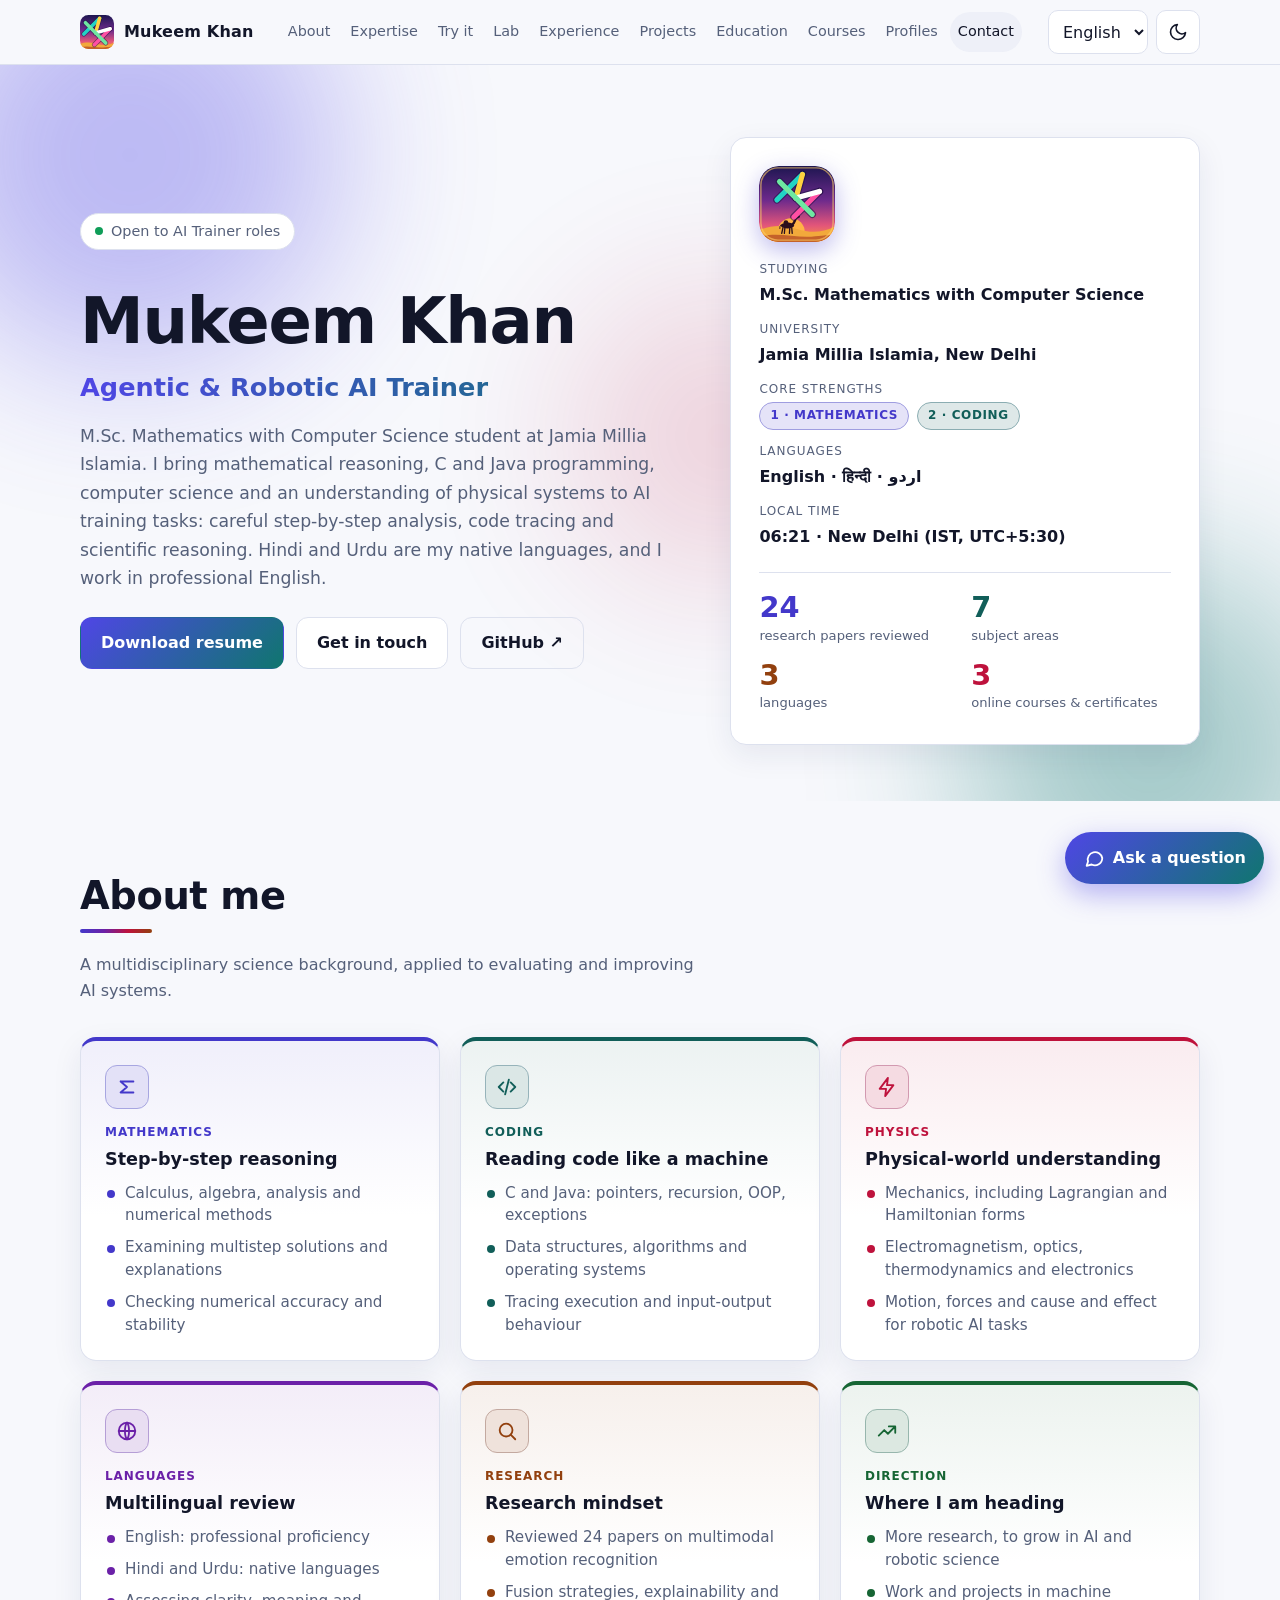
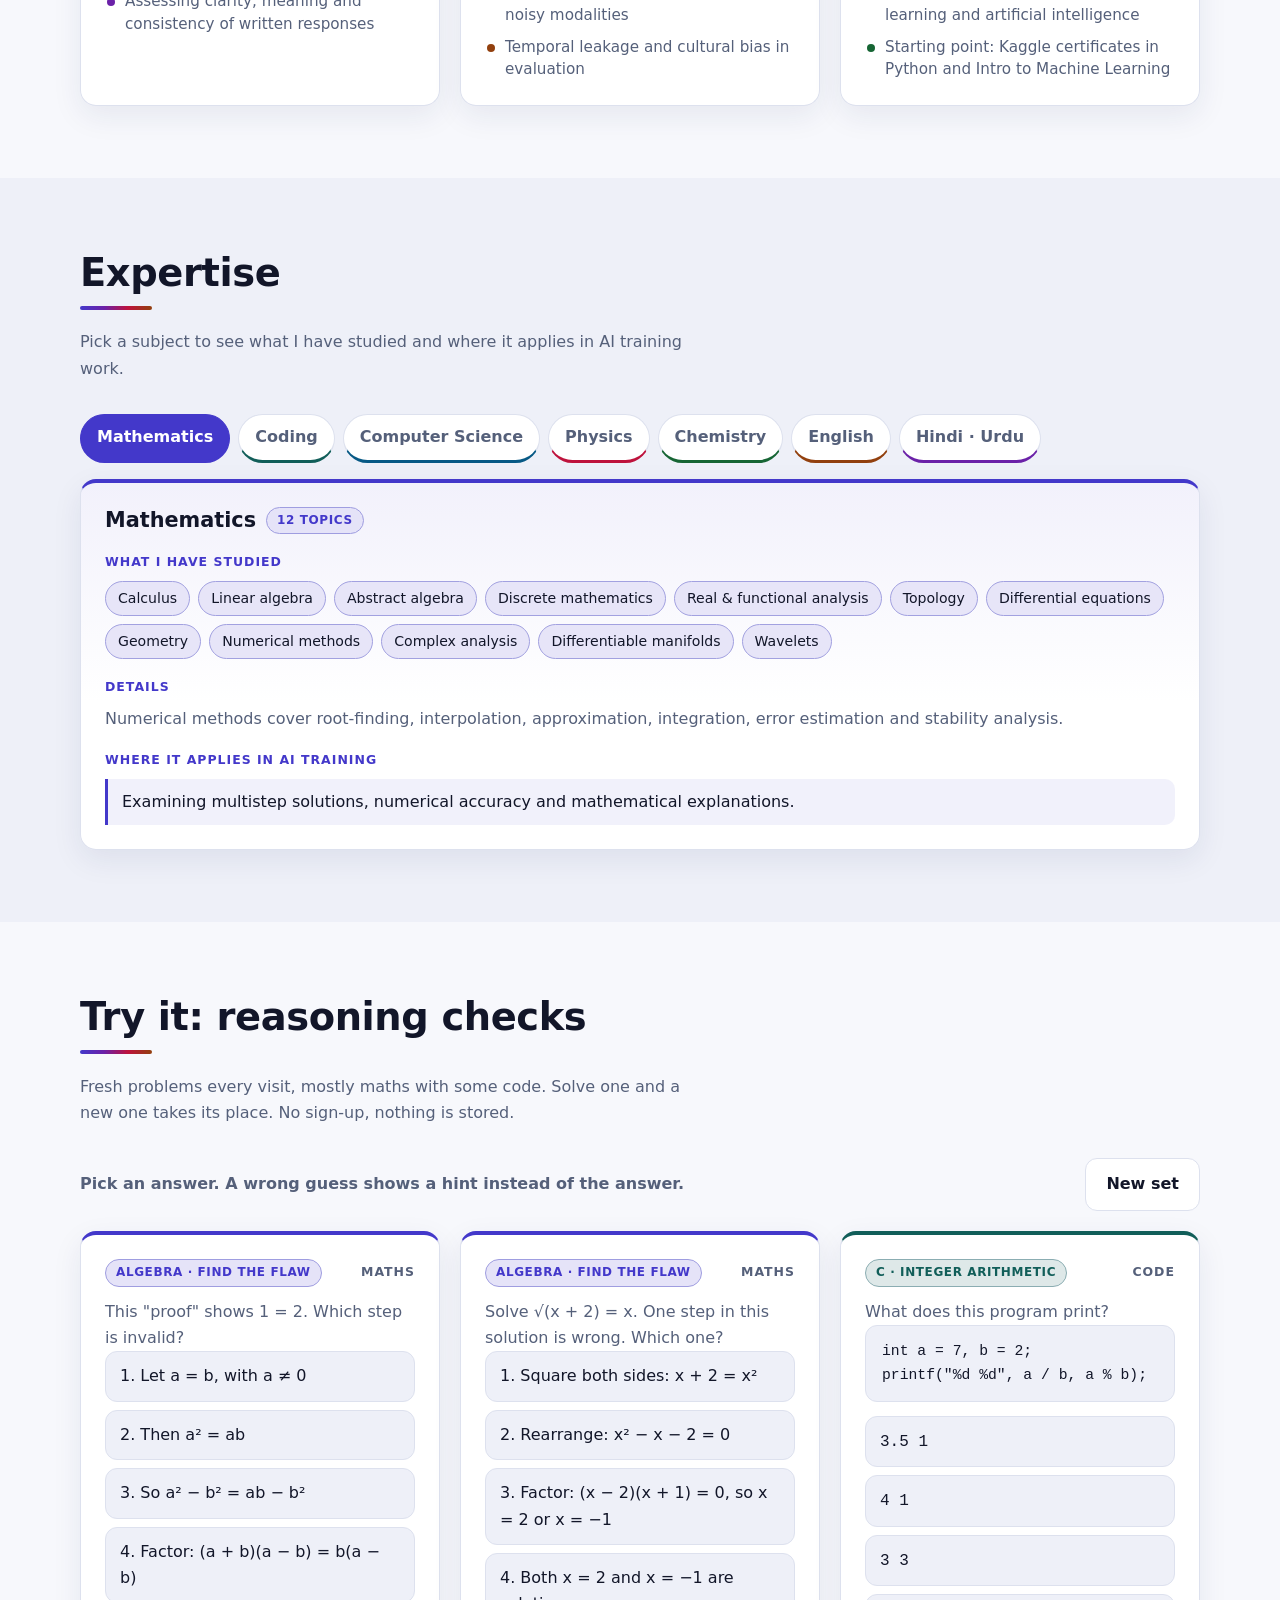
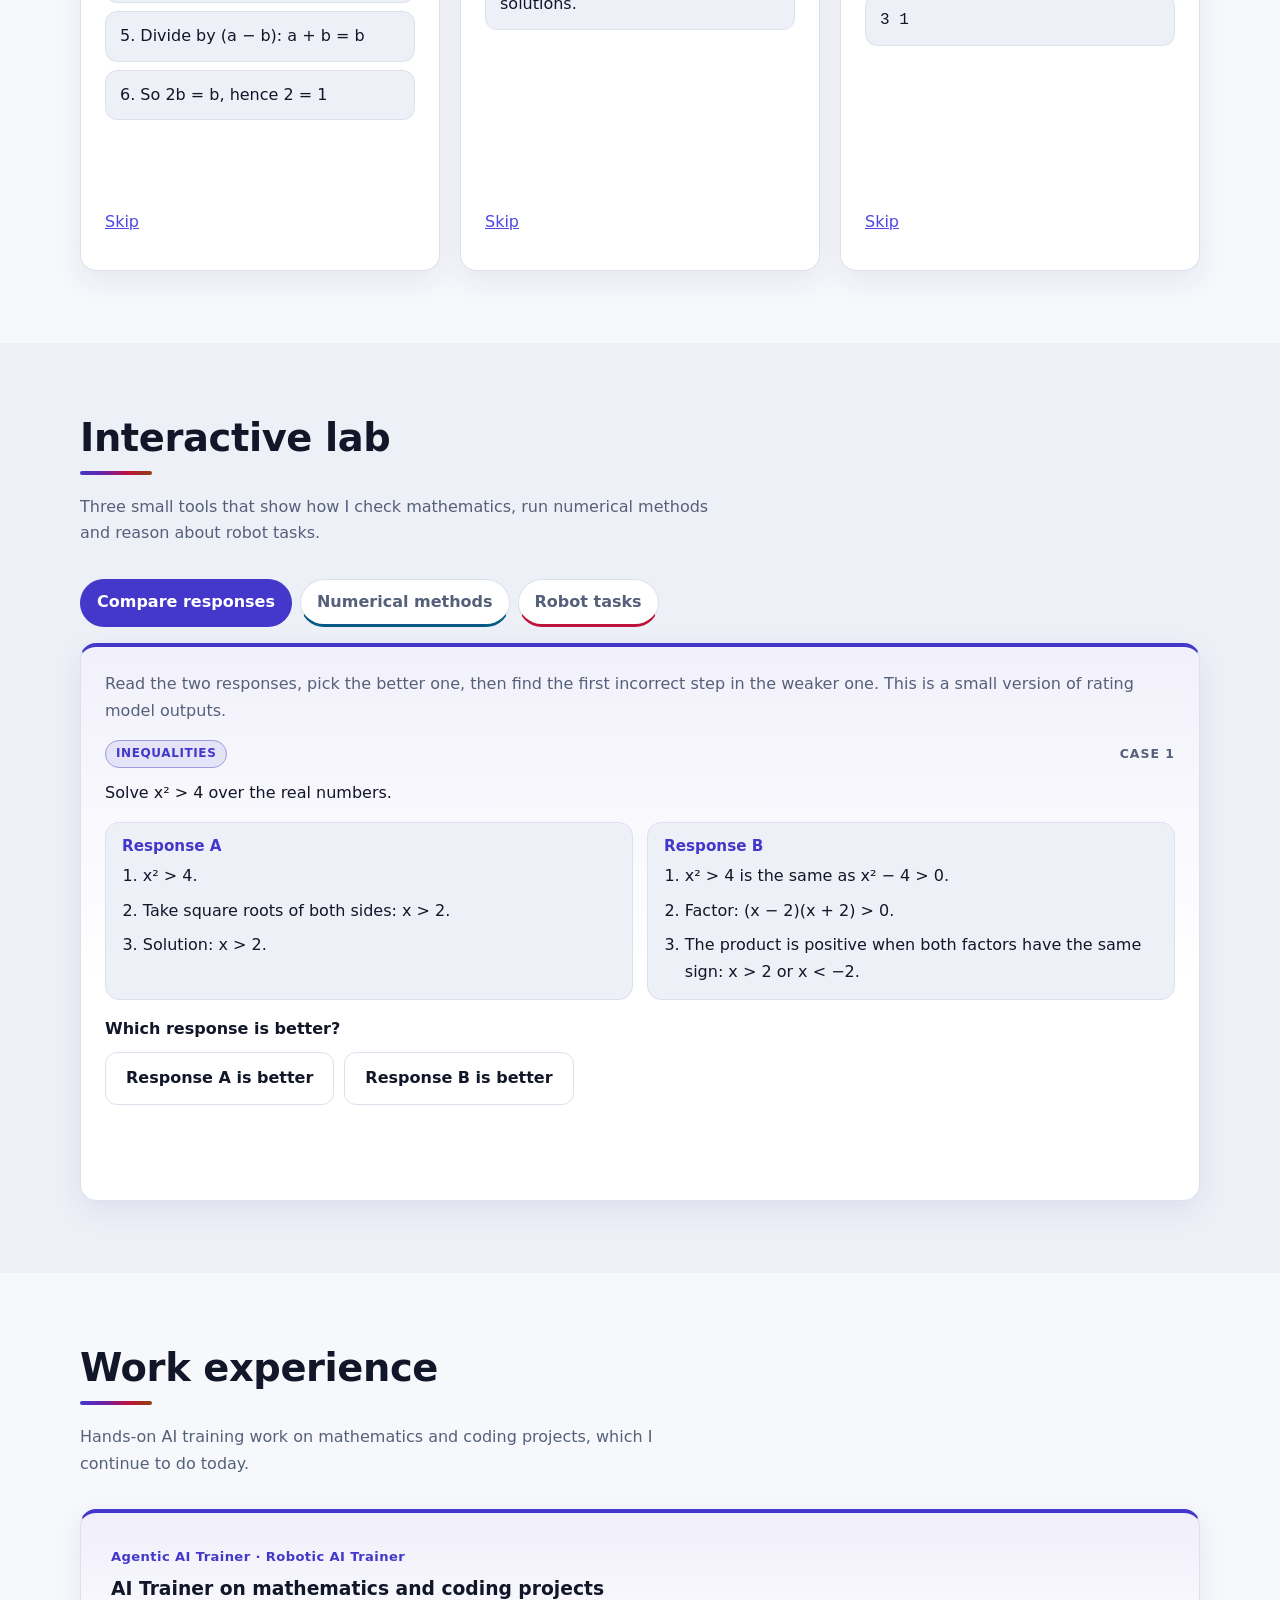
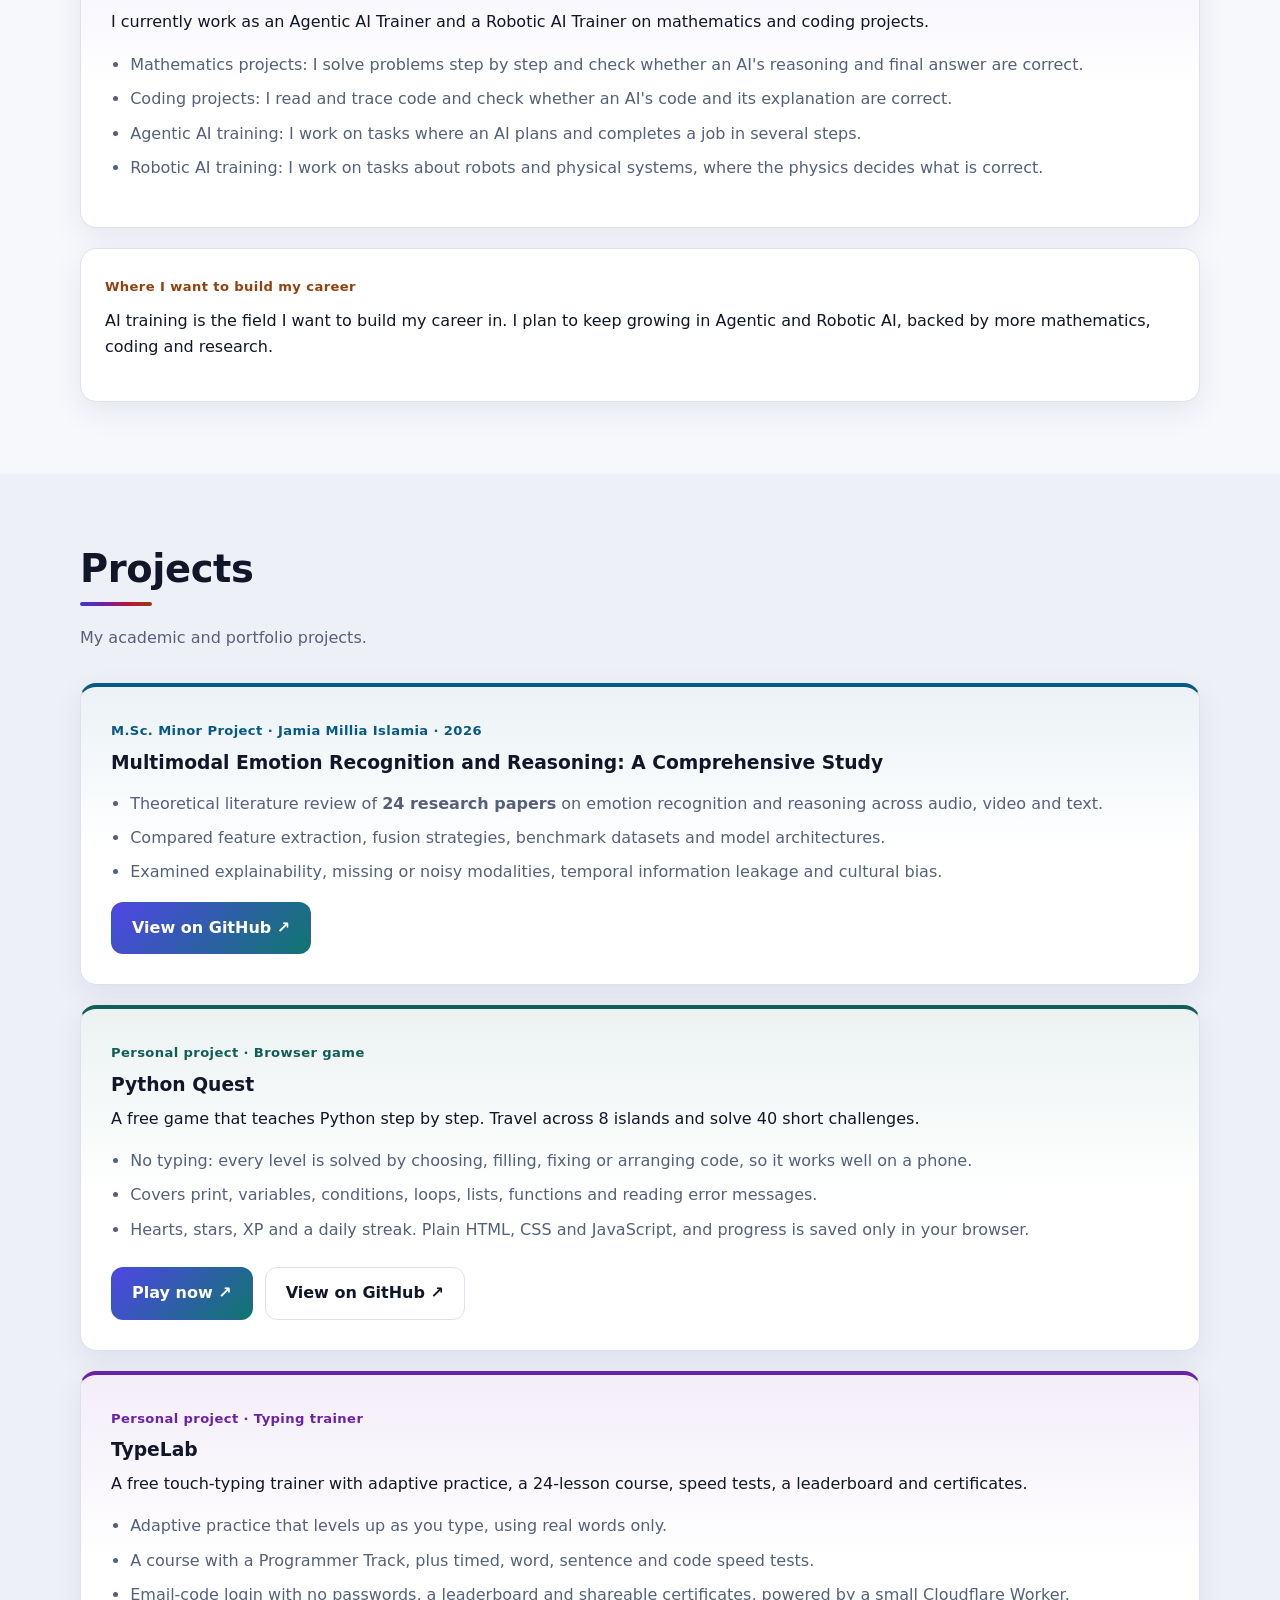
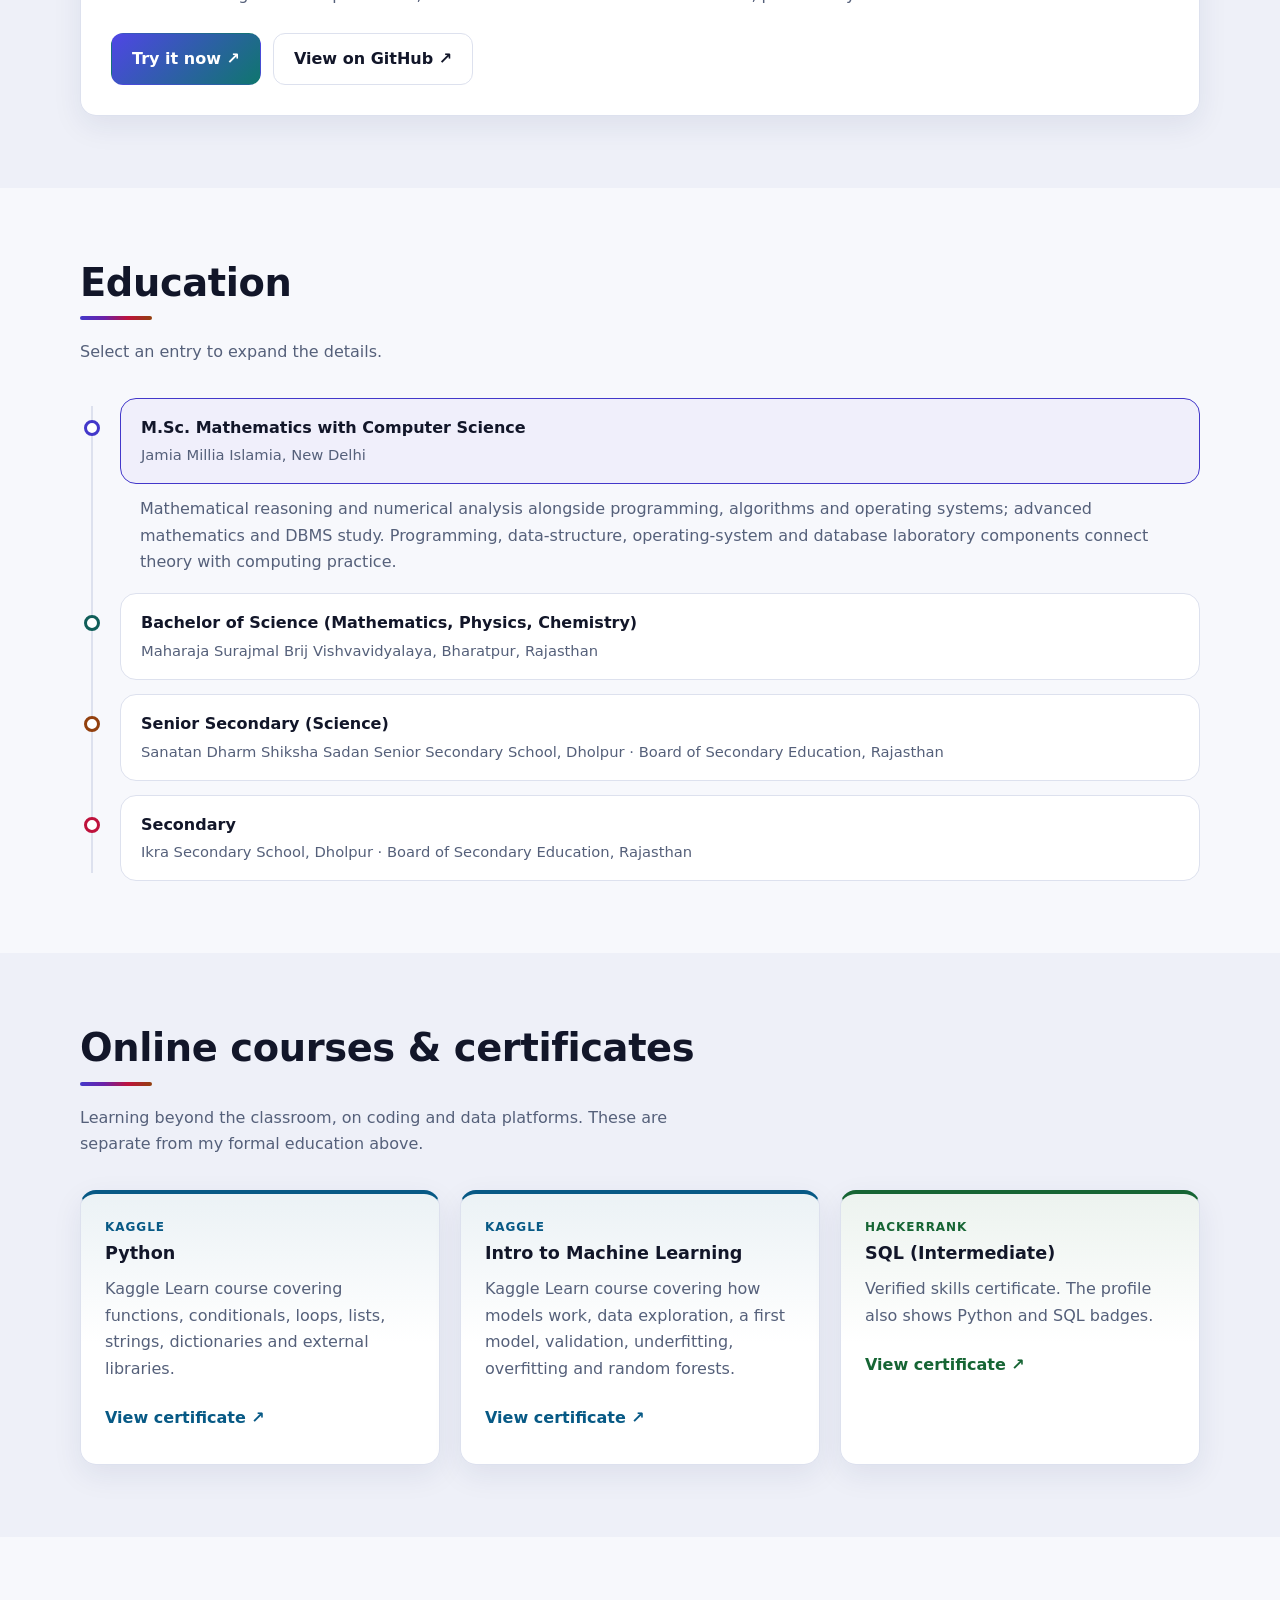
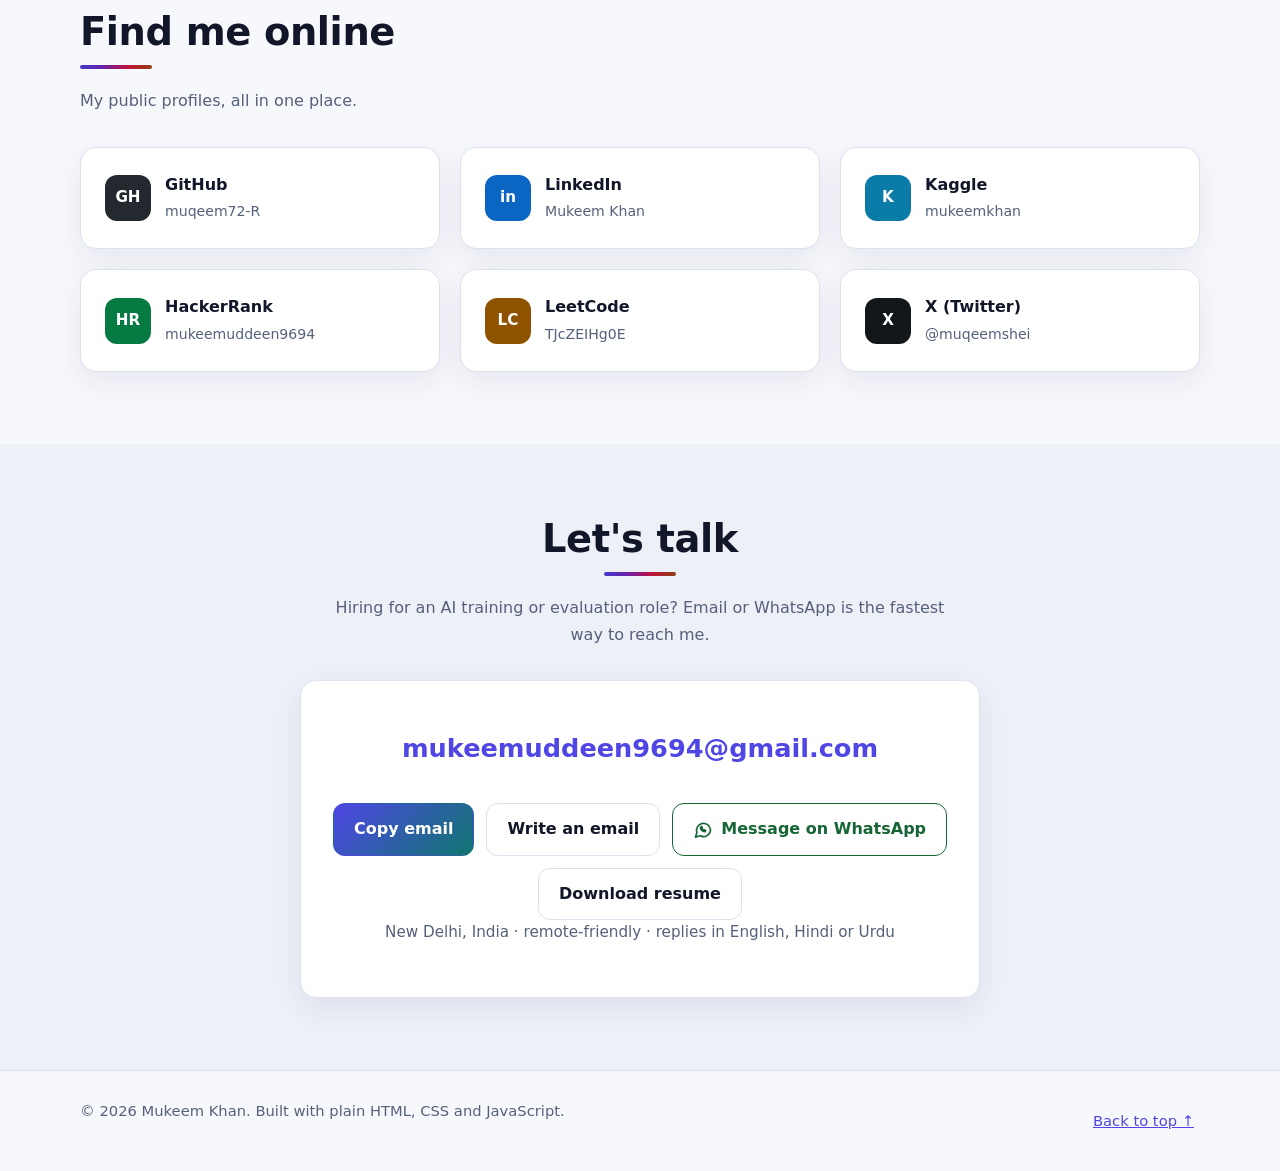
==== commit 45f902dc: "Remove the Games section; add Python Quest and TypeLab to Projects - Projects: Python Quest (Play no" ====
--- a/index.html
+++ b/index.html
@@ -31,7 +31,7 @@
     "name": "Mukeem Khan",
     "url": "https://mukeemkhan.pages.dev/",
     "jobTitle": "Agentic and Robotic AI Trainer",
-    "email": "mailto:muqeem7244@gmail.com",
+    "email": "mailto:mukeemuddeen9694@gmail.com",
     "address": { "@type": "PostalAddress", "addressLocality": "New Delhi", "addressCountry": "IN" },
     "alumniOf": { "@type": "CollegeOrUniversity", "name": "Jamia Millia Islamia" },
     "knowsLanguage": ["en", "hi", "ur"],
@@ -59,7 +59,6 @@
       <nav id="nav" class="nav" aria-label="Primary">
         <a href="#about" data-i18n="nav.about">About</a>
         <a href="#expertise" data-i18n="nav.expertise">Expertise</a>
-        <a href="#games" data-i18n="nav.games">Games</a>
         <a href="#try" data-i18n="nav.try">Try it</a>
         <a href="#lab" data-i18n="nav.lab">Lab</a>
         <a href="#experience" data-i18n="nav.experience">Experience</a>
@@ -203,30 +202,8 @@
       </div>
     </section>
 
-    <!-- GAMES -->
-    <section id="games" class="section">
-      <div class="wrap">
-        <h2 data-i18n="games.title">Games</h2>
-        <p class="section-lead" data-i18n="games.lead">Small browser games I have built. Free to play, no sign-up needed.</p>
-        <article class="card featured reveal" data-k="2">
-          <p class="tag" data-i18n="games.tag">Browser game · Python</p>
-          <h3>Python Quest</h3>
-          <p data-i18n="games.summary">A free game that teaches Python step by step. Travel across 8 islands and solve 40 short challenges.</p>
-          <ul class="list">
-            <li data-i18n="games.b1">No typing: every level is solved by choosing, filling or arranging code, so it works well on a phone.</li>
-            <li data-i18n="games.b2">Covers print, variables, conditions, loops, lists, functions and reading error messages.</li>
-            <li data-i18n="games.b3">Hearts, stars, XP and a daily streak. Progress is saved only in your browser.</li>
-          </ul>
-          <div class="cta">
-            <a class="btn primary" href="games_on_my_web/python-quest/" target="_blank" rel="noopener" data-i18n="games.play">Play now ↗</a>
-            <a class="btn ghost" href="https://github.com/muqeem72-R/python-quest" target="_blank" rel="noopener">View on GitHub ↗</a>
-          </div>
-        </article>
-      </div>
-    </section>
-
     <!-- TRY IT -->
-    <section id="try" class="section alt">
+    <section id="try" class="section">
       <div class="wrap">
         <h2 data-i18n="try.title">Try it: reasoning checks</h2>
         <p class="section-lead" data-i18n="try.lead">Fresh problems every visit, mostly maths with some code. Solve one and a new one takes its place. No sign-up, nothing is stored.</p>
@@ -239,7 +216,7 @@
     </section>
 
     <!-- LAB -->
-    <section id="lab" class="section">
+    <section id="lab" class="section alt">
       <div class="wrap">
         <h2 data-i18n="lab.title">Interactive lab</h2>
         <p class="section-lead" data-i18n="lab.lead">Three small tools that show how I check mathematics, run numerical methods and reason about robot tasks.</p>
@@ -249,7 +226,7 @@
     </section>
 
     <!-- WORK EXPERIENCE -->
-    <section id="experience" class="section alt">
+    <section id="experience" class="section">
       <div class="wrap">
         <h2 data-i18n="experience.title">Work experience</h2>
         <p class="section-lead" data-i18n="experience.lead">Hands-on AI training work on mathematics and coding projects, which I continue to do today.</p>
@@ -272,7 +249,7 @@
     </section>
 
     <!-- PROJECTS -->
-    <section id="projects" class="section">
+    <section id="projects" class="section alt">
       <div class="wrap">
         <h2 data-i18n="projects.title">Projects</h2>
         <p class="section-lead" data-i18n="projects.lead">My academic and portfolio projects.</p>
@@ -286,6 +263,34 @@
           </ul>
           <a class="btn primary" href="https://github.com/muqeem72-R/multimodal-emotion-recognition-and-reasoning" target="_blank" rel="noopener">View on GitHub ↗</a>
         </article>
+        <article class="card featured reveal" data-k="2">
+          <p class="tag">Personal project · Browser game</p>
+          <h3>Python Quest</h3>
+          <p>A free game that teaches Python step by step. Travel across 8 islands and solve 40 short challenges.</p>
+          <ul class="list">
+            <li>No typing: every level is solved by choosing, filling, fixing or arranging code, so it works well on a phone.</li>
+            <li>Covers print, variables, conditions, loops, lists, functions and reading error messages.</li>
+            <li>Hearts, stars, XP and a daily streak. Plain HTML, CSS and JavaScript, and progress is saved only in your browser.</li>
+          </ul>
+          <div class="cta">
+            <a class="btn primary" href="https://python-quest.mukeemkhan.workers.dev/" target="_blank" rel="noopener">Play now ↗</a>
+            <a class="btn ghost" href="https://github.com/muqeem72-R/python-quest" target="_blank" rel="noopener">View on GitHub ↗</a>
+          </div>
+        </article>
+        <article class="card featured reveal" data-k="7">
+          <p class="tag">Personal project · Typing trainer</p>
+          <h3>TypeLab</h3>
+          <p>A free touch-typing trainer with adaptive practice, a 24-lesson course, speed tests, a leaderboard and certificates.</p>
+          <ul class="list">
+            <li>Adaptive practice that levels up as you type, using real words only.</li>
+            <li>A course with a Programmer Track, plus timed, word, sentence and code speed tests.</li>
+            <li>Email-code login with no passwords, a leaderboard and shareable certificates, powered by a small Cloudflare Worker.</li>
+          </ul>
+          <div class="cta">
+            <a class="btn primary" href="https://typelab.mukeemkhan.workers.dev/" target="_blank" rel="noopener">Try it now ↗</a>
+            <a class="btn ghost" href="https://github.com/muqeem72-R/typelab" target="_blank" rel="noopener">View on GitHub ↗</a>
+          </div>
+        </article>
         <div id="more-repos" hidden>
           <h3 class="sub">More on GitHub</h3>
           <div id="repos" class="grid two"></div>
@@ -294,7 +299,7 @@
     </section>
 
     <!-- EDUCATION -->
-    <section id="education" class="section alt">
+    <section id="education" class="section">
       <div class="wrap">
         <h2 data-i18n="education.title">Education</h2>
         <p class="section-lead" data-i18n="education.lead">Select an entry to expand the details.</p>
@@ -303,7 +308,7 @@
     </section>
 
     <!-- COURSES & CERTIFICATES (non-academic, platform based) -->
-    <section id="learning" class="section">
+    <section id="learning" class="section alt">
       <div class="wrap">
         <h2 data-i18n="learning.title">Online courses &amp; certificates</h2>
         <p class="section-lead" data-i18n="learning.lead">Learning beyond the classroom, on coding and data platforms. These are separate from my formal education above.</p>
@@ -312,7 +317,7 @@
     </section>
 
     <!-- PROFILES -->
-    <section id="profiles" class="section alt">
+    <section id="profiles" class="section">
       <div class="wrap">
         <h2 data-i18n="profiles.title">Find me online</h2>
         <p class="section-lead" data-i18n="profiles.lead">My public profiles, all in one place.</p>
@@ -321,15 +326,15 @@
     </section>
 
     <!-- CONTACT -->
-    <section id="contact" class="section">
+    <section id="contact" class="section alt">
       <div class="wrap contact">
         <h2 data-i18n="contact.title">Let's talk</h2>
         <p class="section-lead" data-i18n="contact.lead">Hiring for an AI training or evaluation role? Email or WhatsApp is the fastest way to reach me.</p>
         <div class="contact-box card">
-          <a id="email-link" class="email" href="mailto:muqeem7244@gmail.com">muqeem7244@gmail.com</a>
+          <a id="email-link" class="email" href="mailto:mukeemuddeen9694@gmail.com">mukeemuddeen9694@gmail.com</a>
           <div class="cta center">
             <button id="copy" class="btn primary" type="button" data-i18n="contact.copy">Copy email</button>
-            <a class="btn" href="mailto:muqeem7244@gmail.com?subject=Hello%20Mukeem" data-i18n="contact.write">Write an email</a>
+            <a class="btn" href="mailto:mukeemuddeen9694@gmail.com?subject=Hello%20Mukeem" data-i18n="contact.write">Write an email</a>
             <a class="btn wa" href="https://wa.me/919024351022?text=Hello%20Mukeem%2C%20I%20found%20your%20portfolio." target="_blank" rel="noopener noreferrer"><svg viewBox="0 0 24 24" width="20" height="20" fill="none" stroke="currentColor" stroke-width="2" stroke-linecap="round" stroke-linejoin="round" aria-hidden="true"><path d="M21 11.5a8.4 8.4 0 0 1-12.4 7.4L3 20.5l1.7-5.4A8.4 8.4 0 1 1 21 11.5z"/><path d="M9 8.8c.3 2.6 2.6 4.9 5.2 5.2l1.1-1.3-2-1-.8.7a3.6 3.6 0 0 1-1.9-1.9l.7-.8-1-2z"/></svg><span data-i18n="contact.whatsapp">Message on WhatsApp</span></a>
             <a class="btn ghost" href="assets/Mukeem_Khan_Resume.pdf" download data-i18n="hero.resume">Download resume</a>
           </div>
--- a/assets/style.css
+++ b/assets/style.css
@@ -403,7 +403,7 @@
 }
 
 /* Work experience: space between the two cards */
-#experience .card + .card { margin-top: 20px; }
+#experience .card + .card, #projects .wrap > .card + .card { margin-top: 20px; }
 
 /* "24 research papers reviewed" is a link to the papers page; it looks the same, with a hover and focus cue */
 .stats a { display: block; color: inherit; text-decoration: none; border-radius: 10px; outline-offset: 4px; }
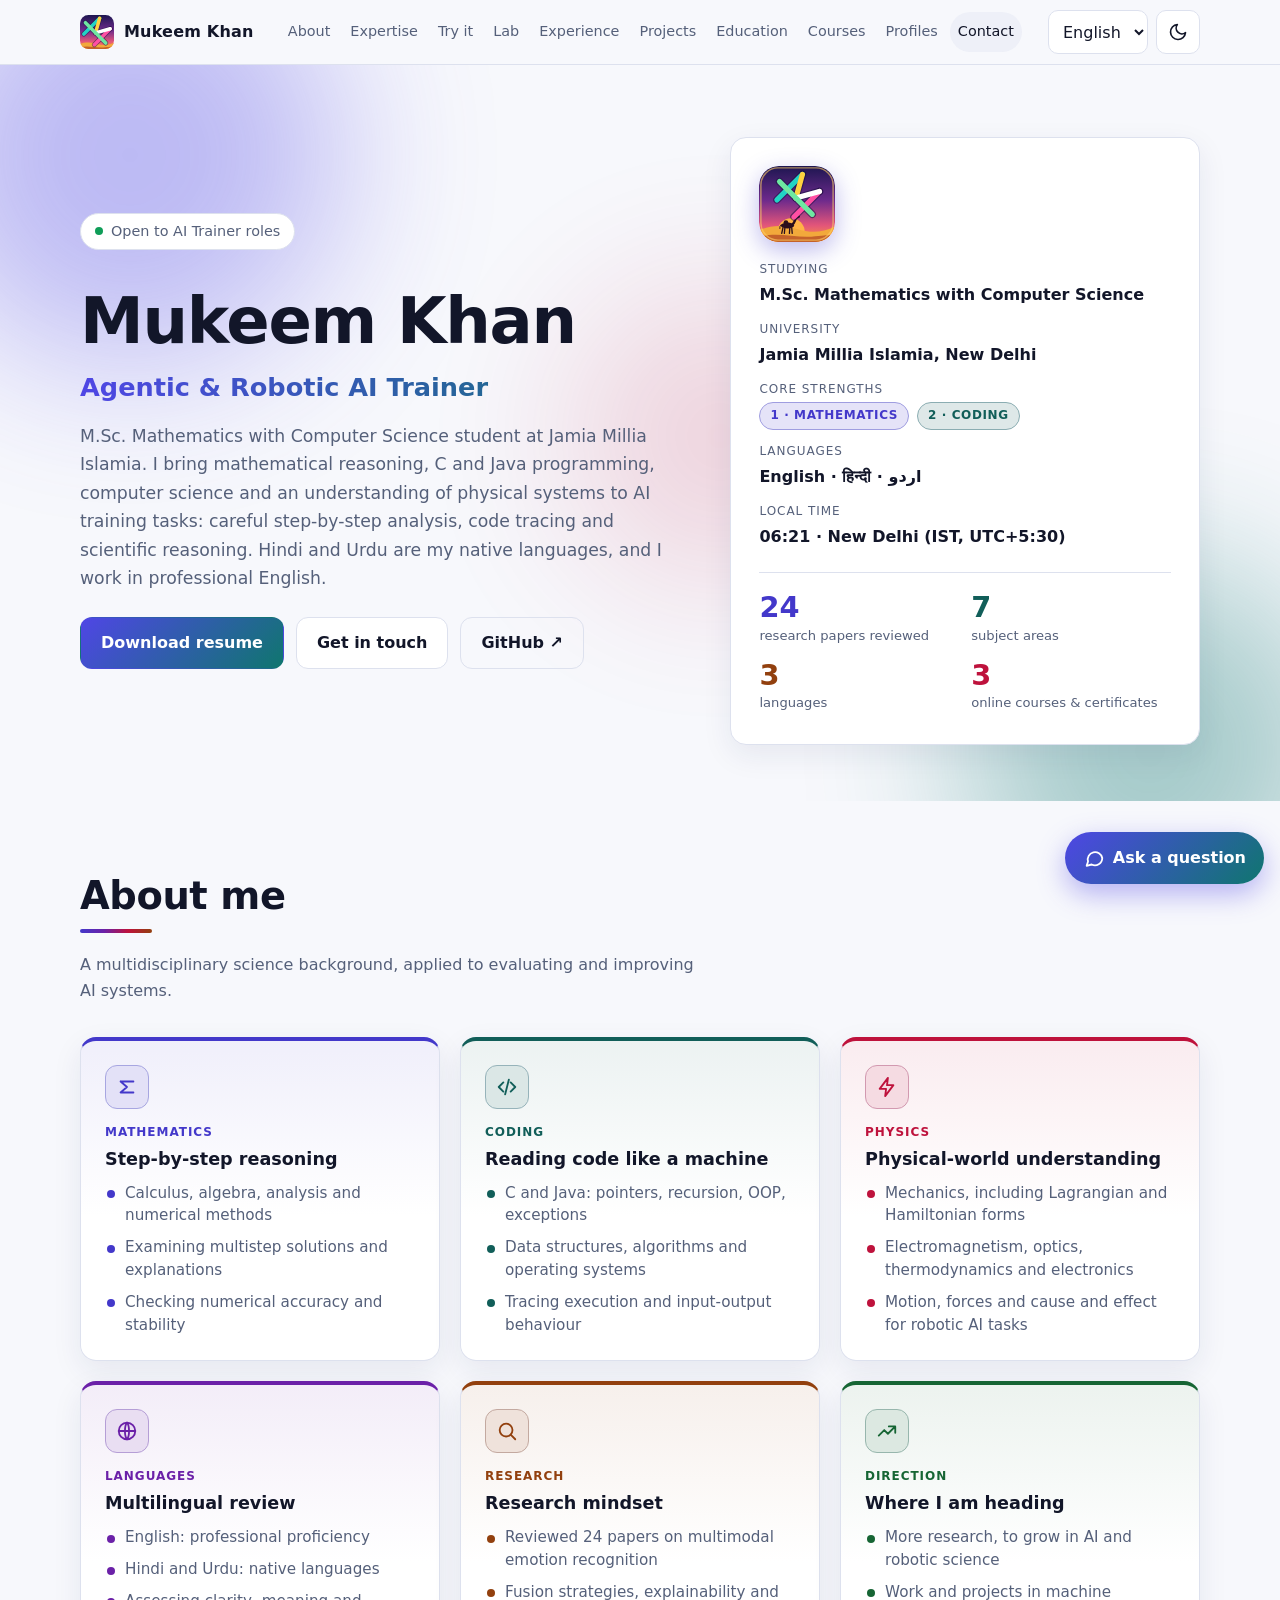
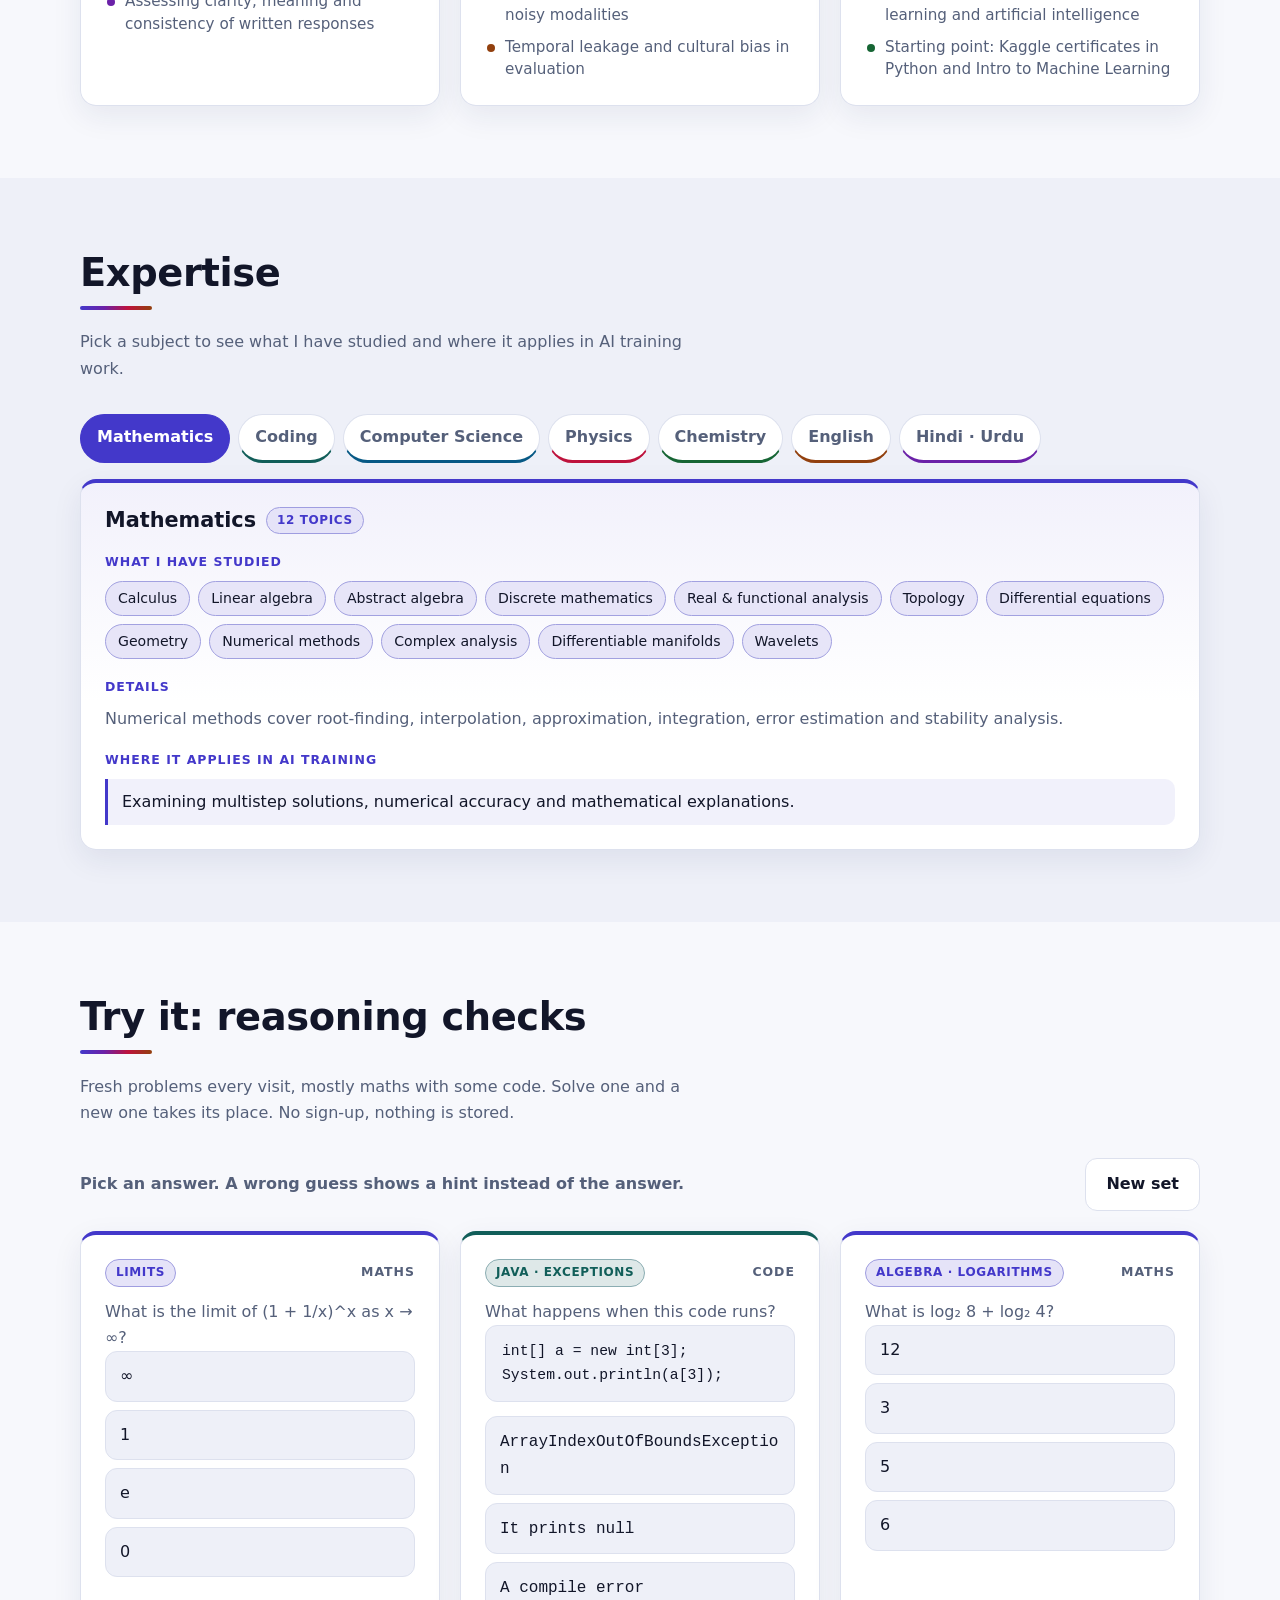
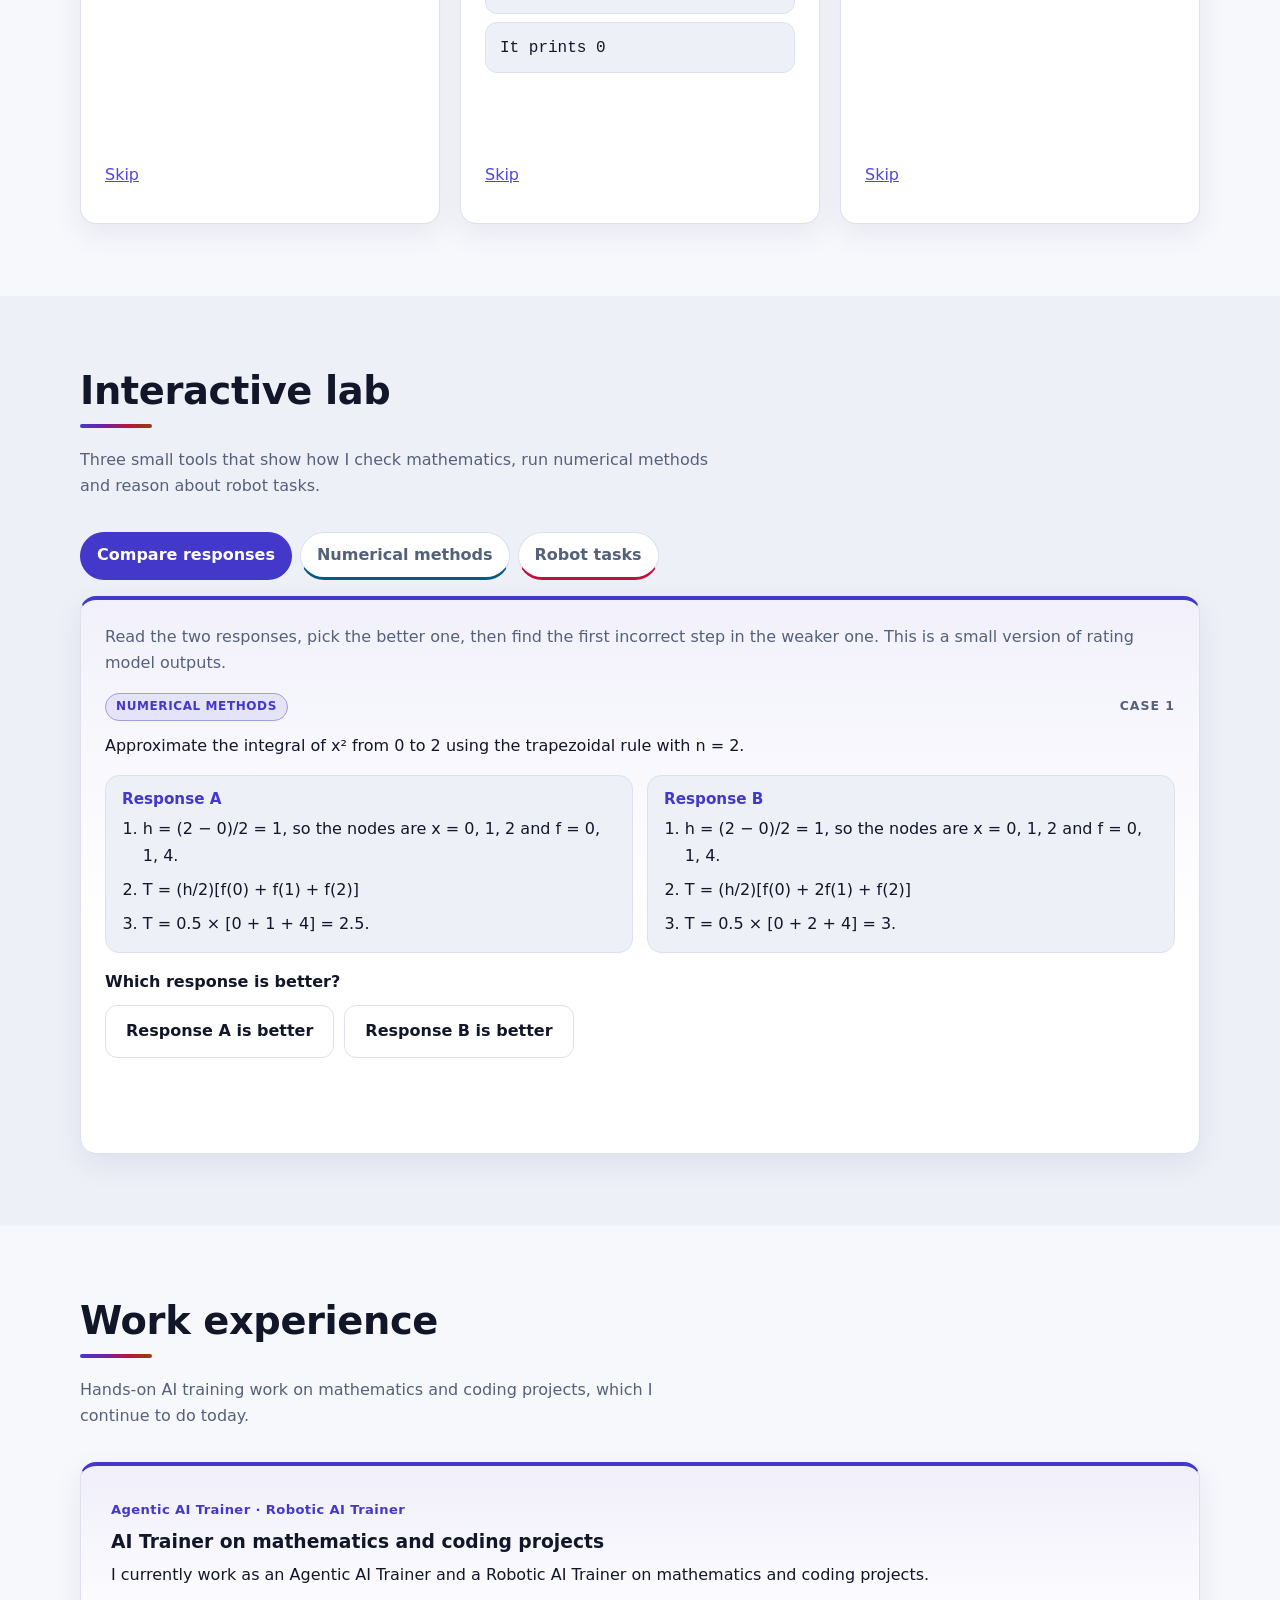
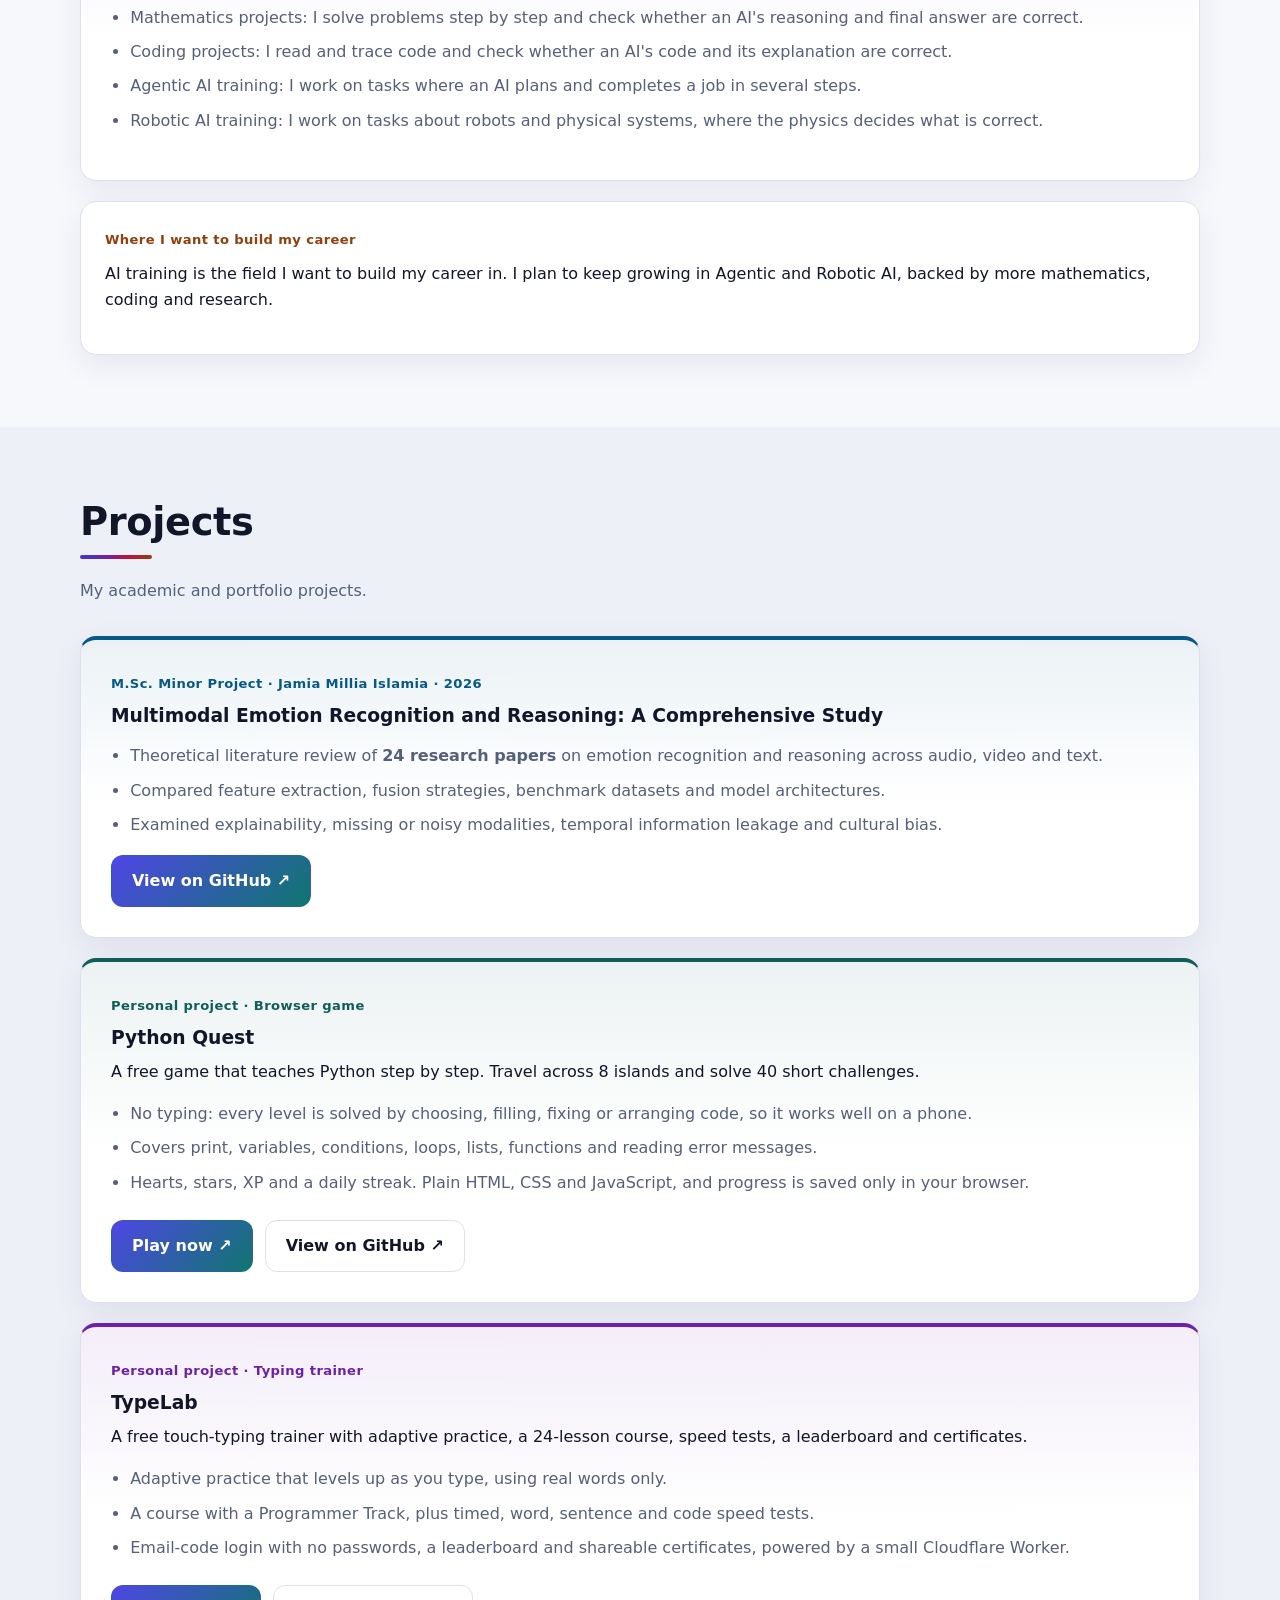
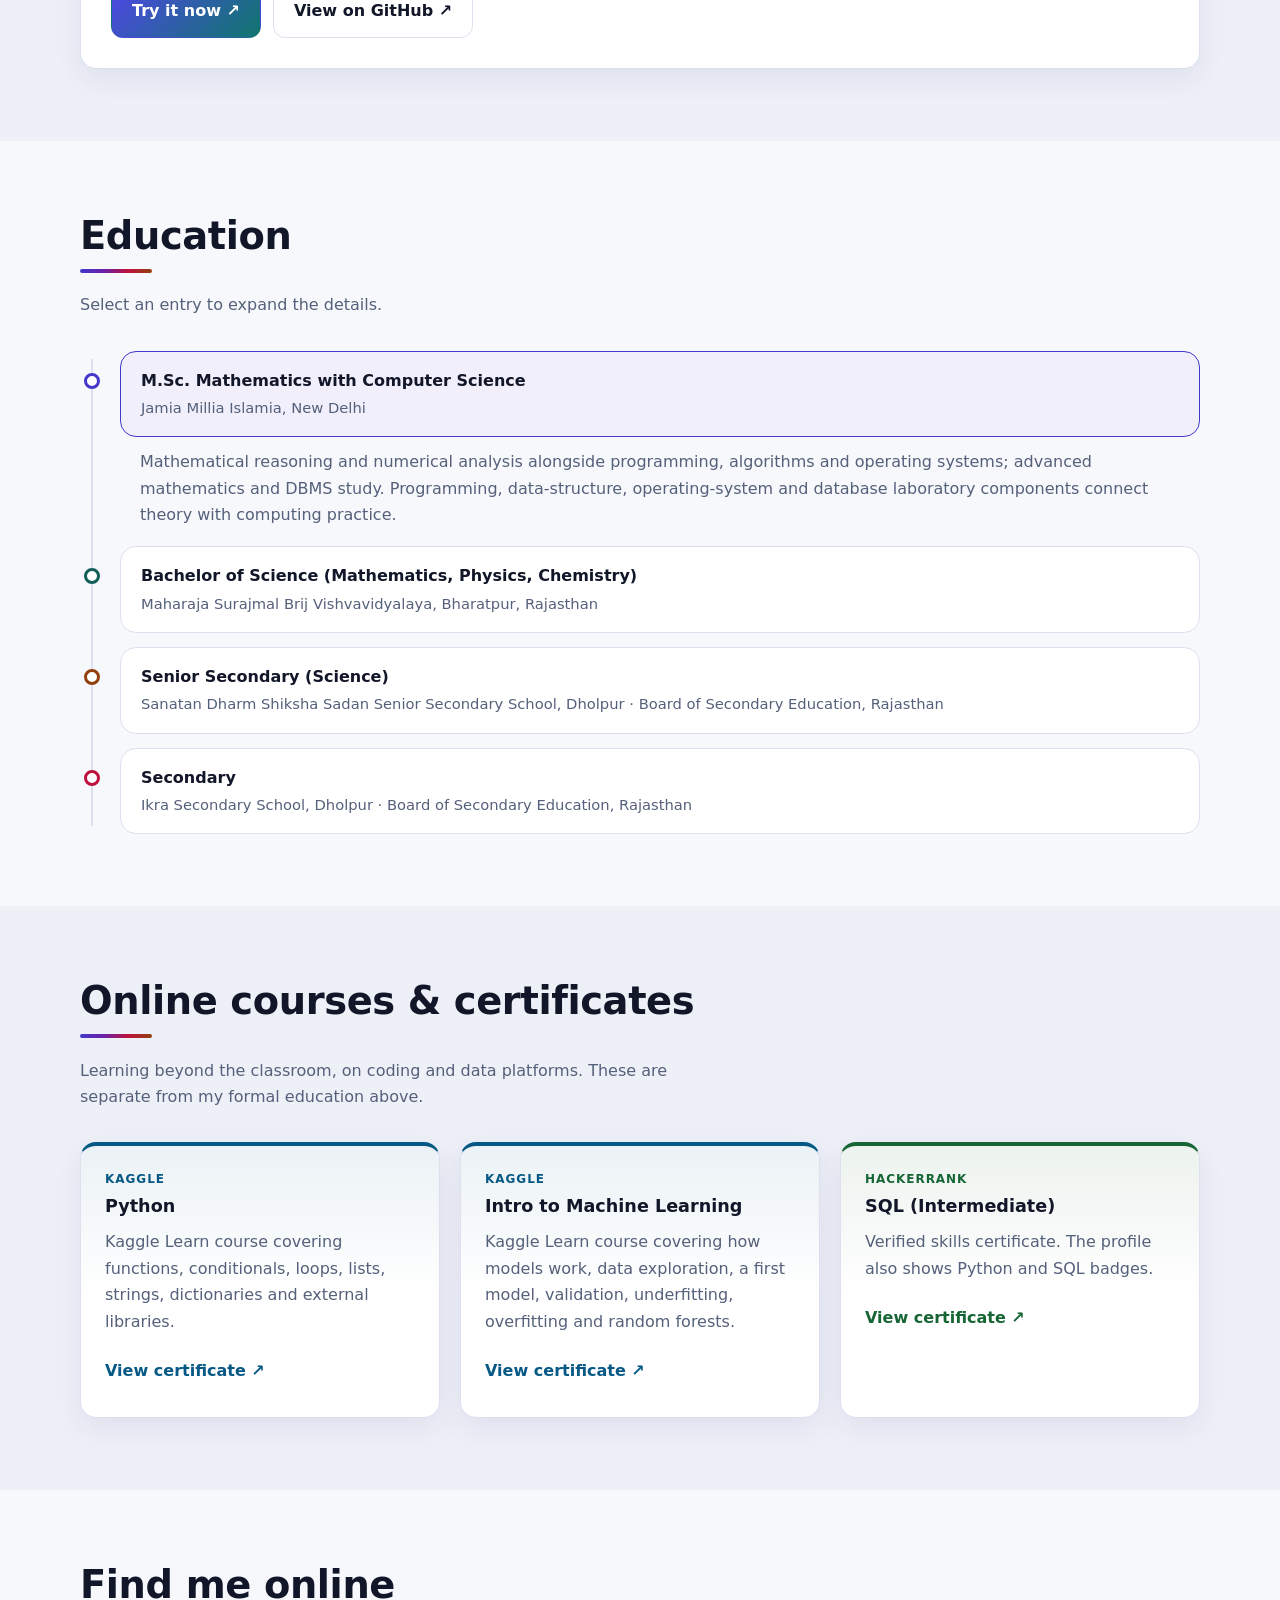
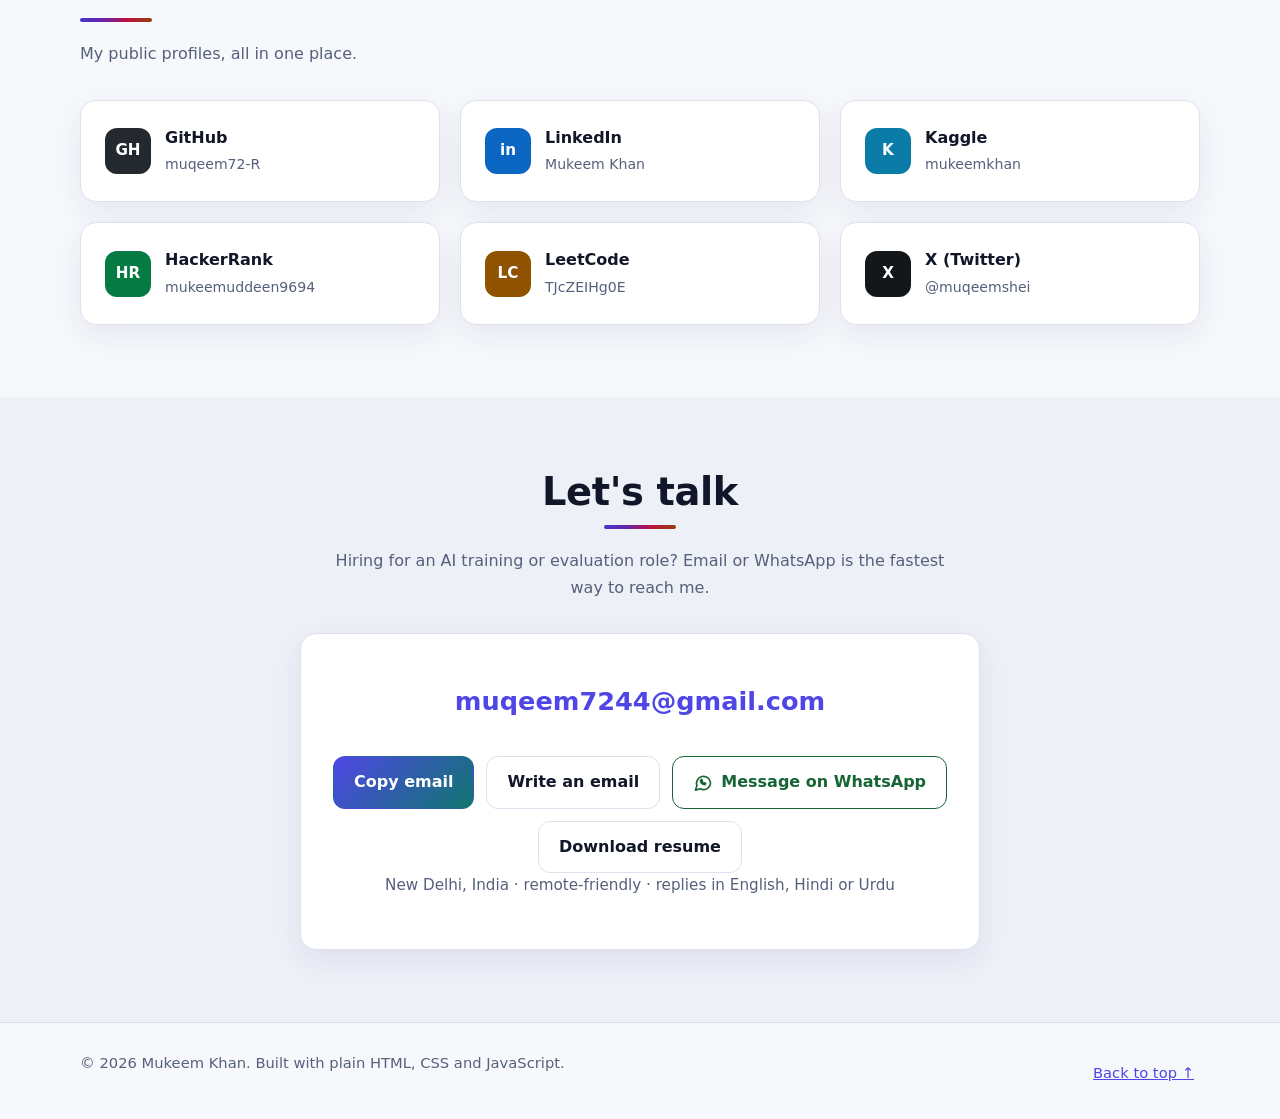
==== commit a2558531: "Remove the Games section; add Python Quest and TypeLab to Projects - Projects: Python Quest (Play no" ====
--- a/index.html
+++ b/index.html
@@ -31,7 +31,7 @@
     "name": "Mukeem Khan",
     "url": "https://mukeemkhan.pages.dev/",
     "jobTitle": "Agentic and Robotic AI Trainer",
-    "email": "mailto:mukeemuddeen9694@gmail.com",
+    "email": "mailto:muqeem7244@gmail.com",
     "address": { "@type": "PostalAddress", "addressLocality": "New Delhi", "addressCountry": "IN" },
     "alumniOf": { "@type": "CollegeOrUniversity", "name": "Jamia Millia Islamia" },
     "knowsLanguage": ["en", "hi", "ur"],
@@ -331,10 +331,10 @@
         <h2 data-i18n="contact.title">Let's talk</h2>
         <p class="section-lead" data-i18n="contact.lead">Hiring for an AI training or evaluation role? Email or WhatsApp is the fastest way to reach me.</p>
         <div class="contact-box card">
-          <a id="email-link" class="email" href="mailto:mukeemuddeen9694@gmail.com">mukeemuddeen9694@gmail.com</a>
+          <a id="email-link" class="email" href="mailto:muqeem7244@gmail.com">muqeem7244@gmail.com</a>
           <div class="cta center">
             <button id="copy" class="btn primary" type="button" data-i18n="contact.copy">Copy email</button>
-            <a class="btn" href="mailto:mukeemuddeen9694@gmail.com?subject=Hello%20Mukeem" data-i18n="contact.write">Write an email</a>
+            <a class="btn" href="mailto:muqeem7244@gmail.com?subject=Hello%20Mukeem" data-i18n="contact.write">Write an email</a>
             <a class="btn wa" href="https://wa.me/919024351022?text=Hello%20Mukeem%2C%20I%20found%20your%20portfolio." target="_blank" rel="noopener noreferrer"><svg viewBox="0 0 24 24" width="20" height="20" fill="none" stroke="currentColor" stroke-width="2" stroke-linecap="round" stroke-linejoin="round" aria-hidden="true"><path d="M21 11.5a8.4 8.4 0 0 1-12.4 7.4L3 20.5l1.7-5.4A8.4 8.4 0 1 1 21 11.5z"/><path d="M9 8.8c.3 2.6 2.6 4.9 5.2 5.2l1.1-1.3-2-1-.8.7a3.6 3.6 0 0 1-1.9-1.9l.7-.8-1-2z"/></svg><span data-i18n="contact.whatsapp">Message on WhatsApp</span></a>
             <a class="btn ghost" href="assets/Mukeem_Khan_Resume.pdf" download data-i18n="hero.resume">Download resume</a>
           </div>
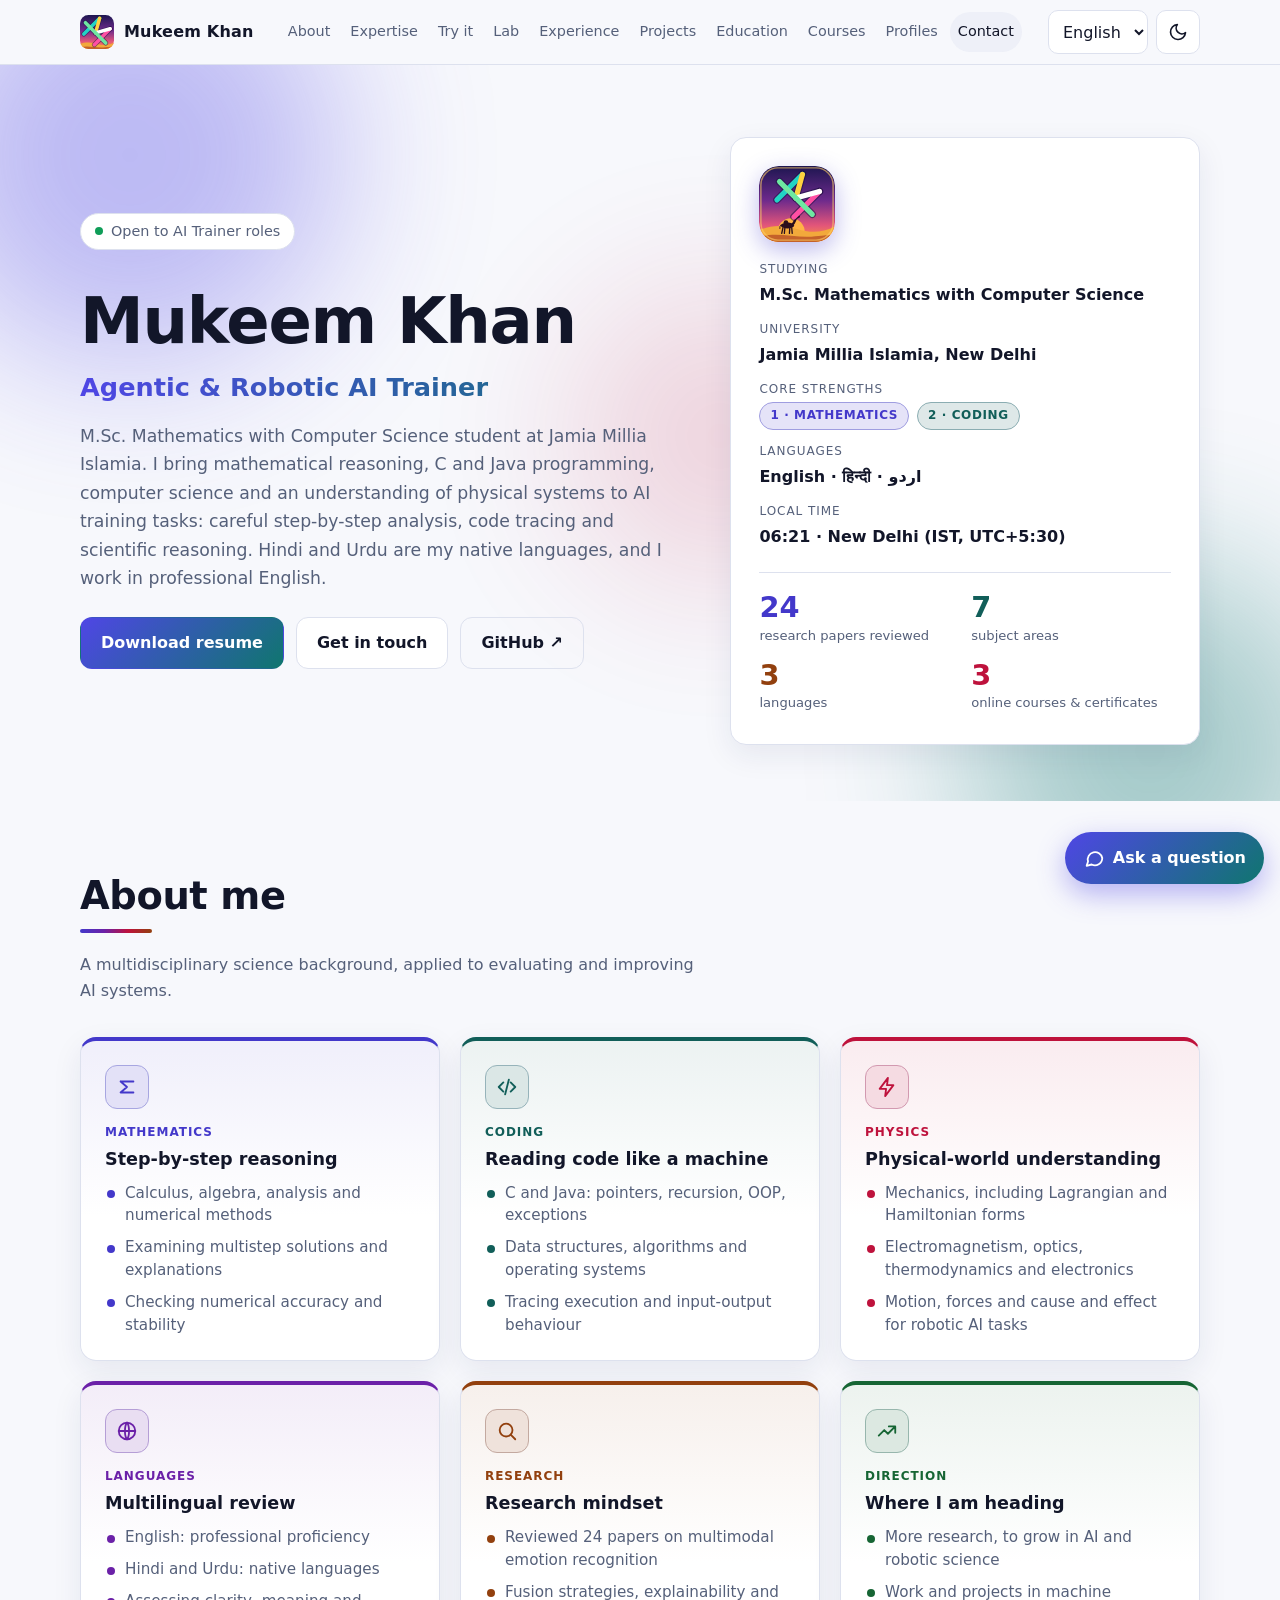
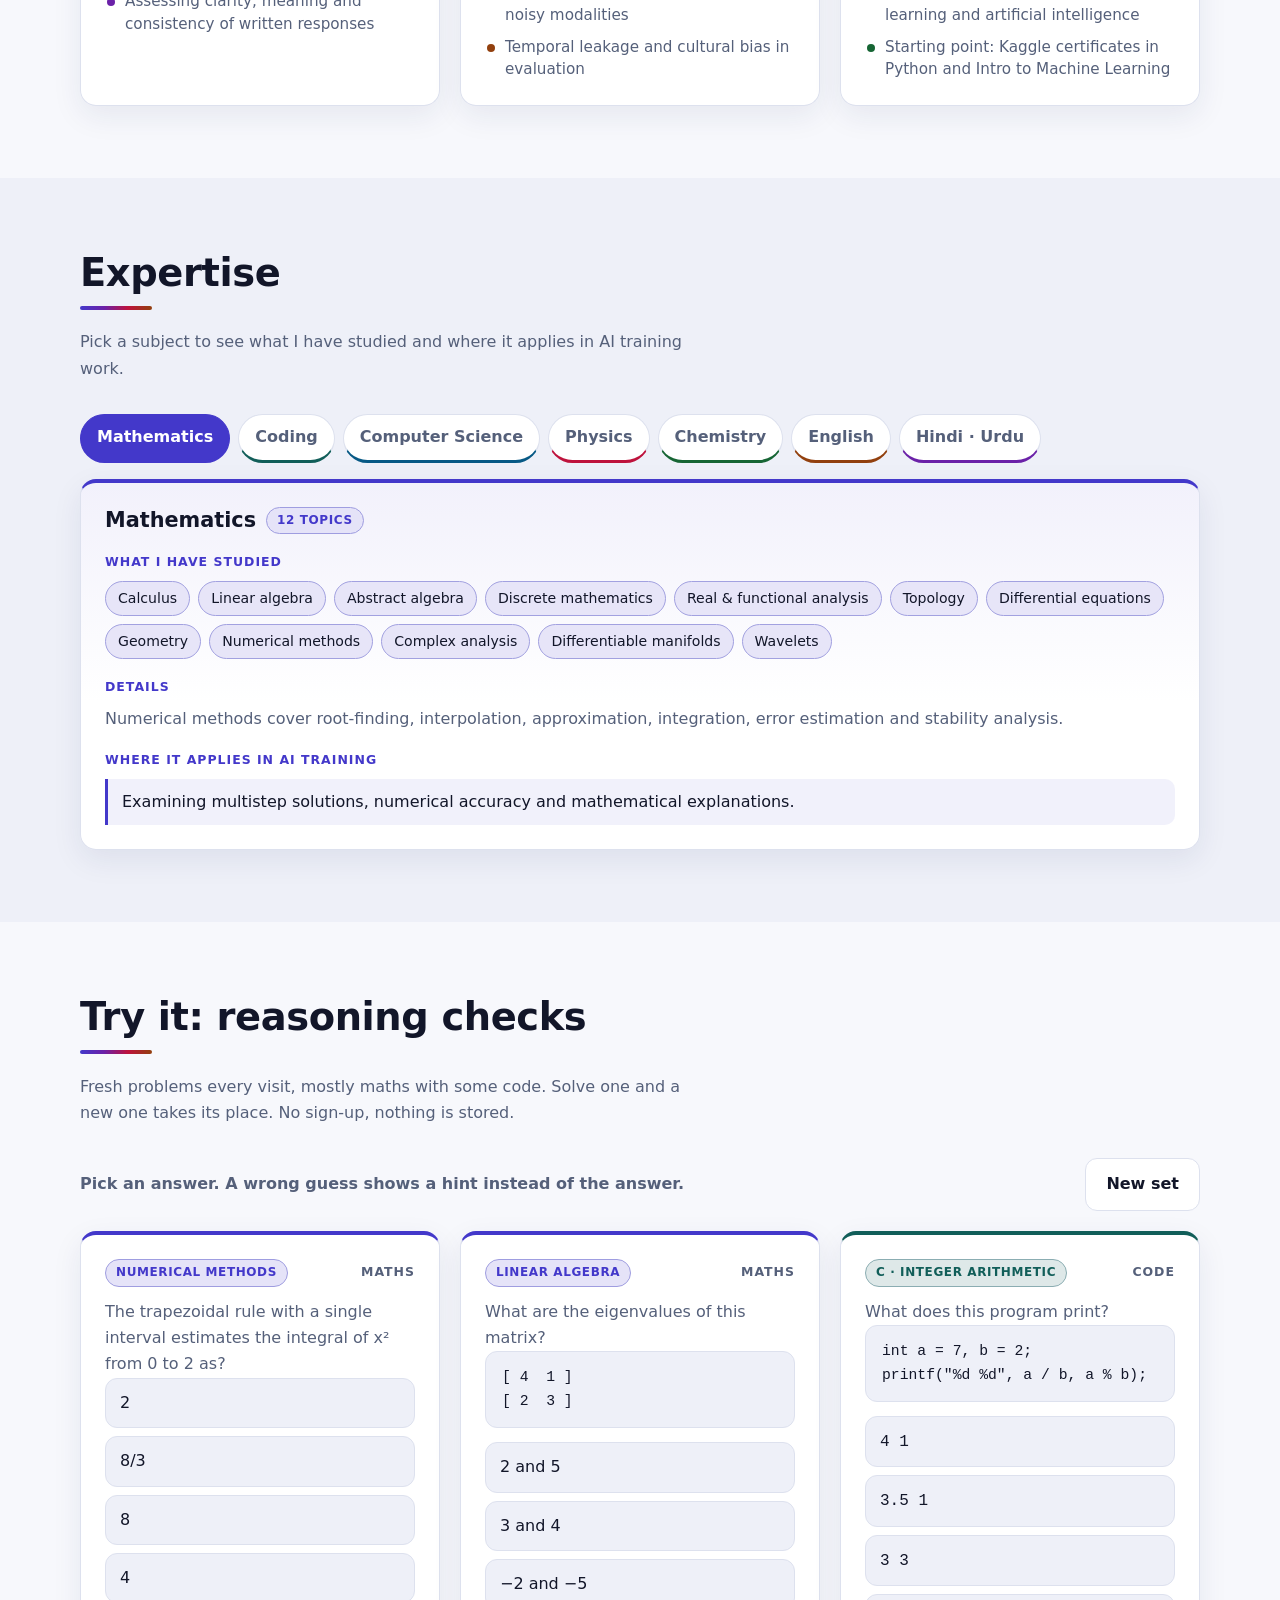
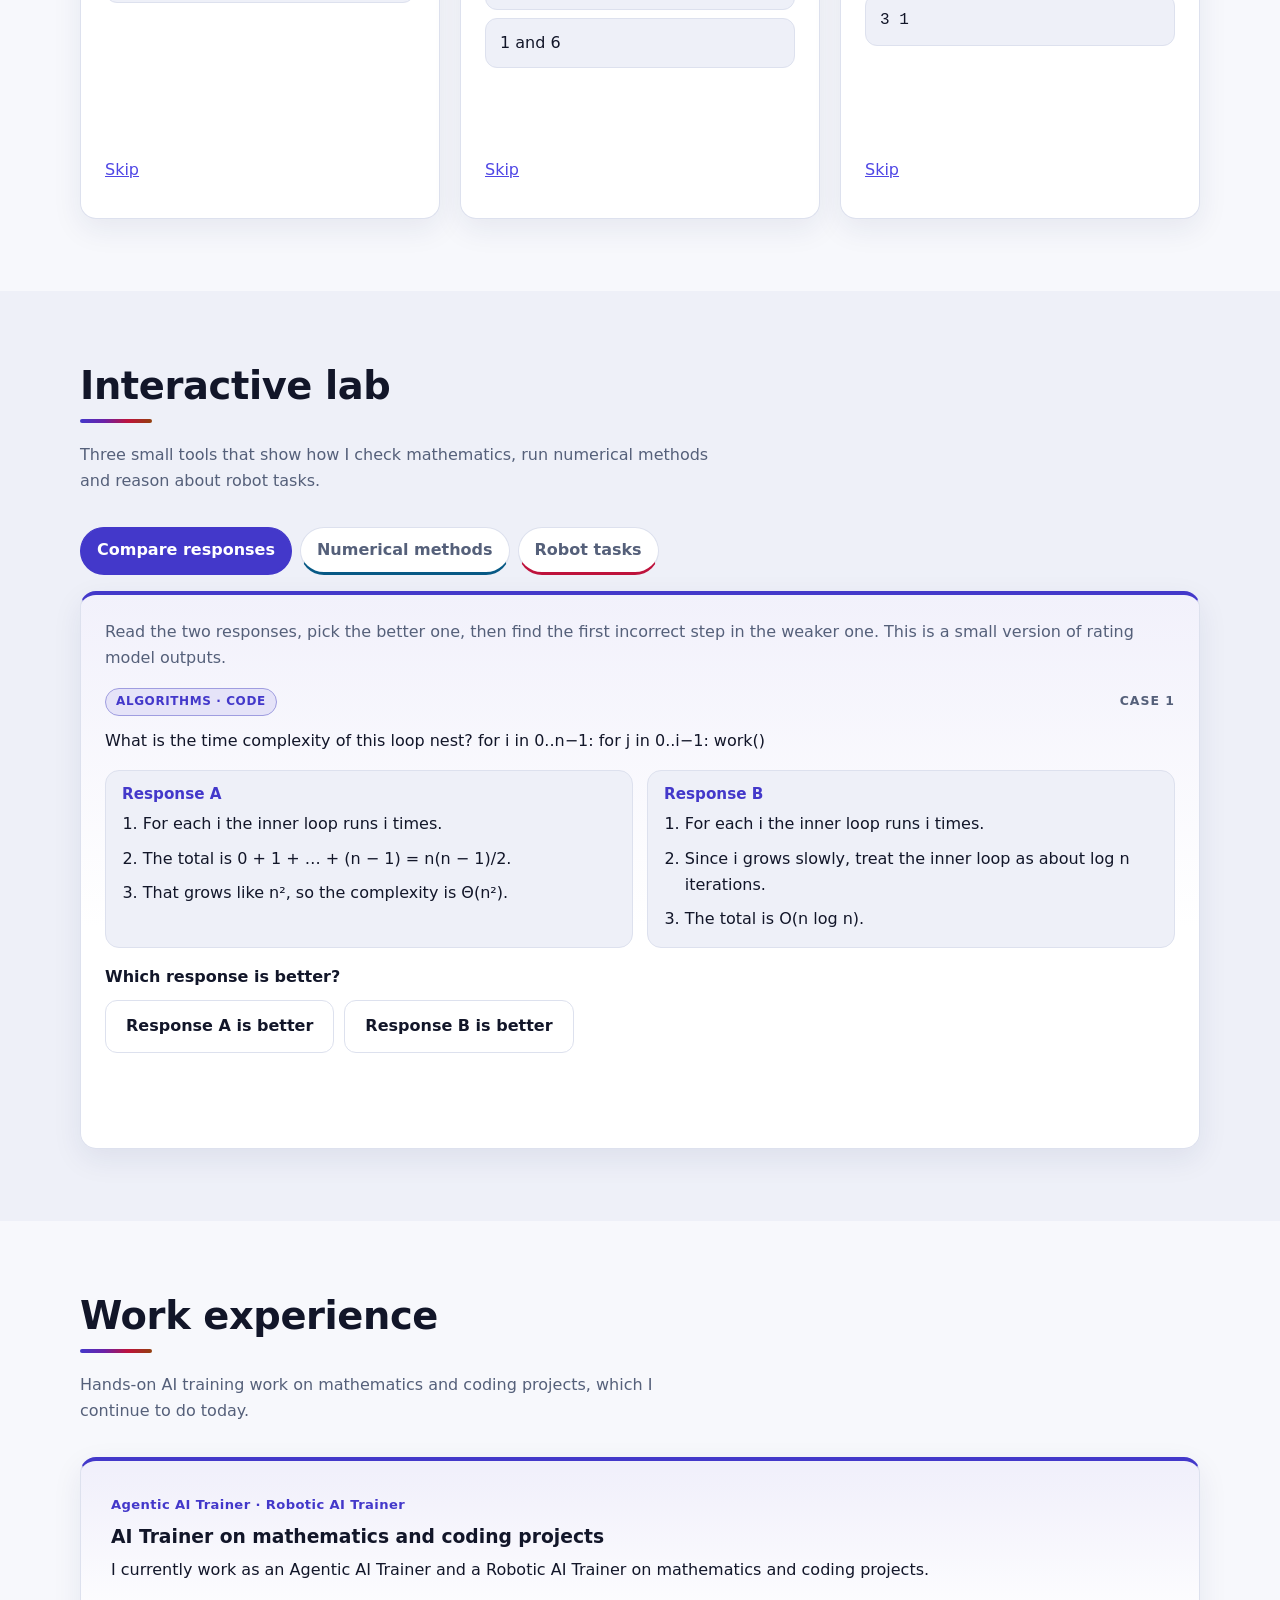
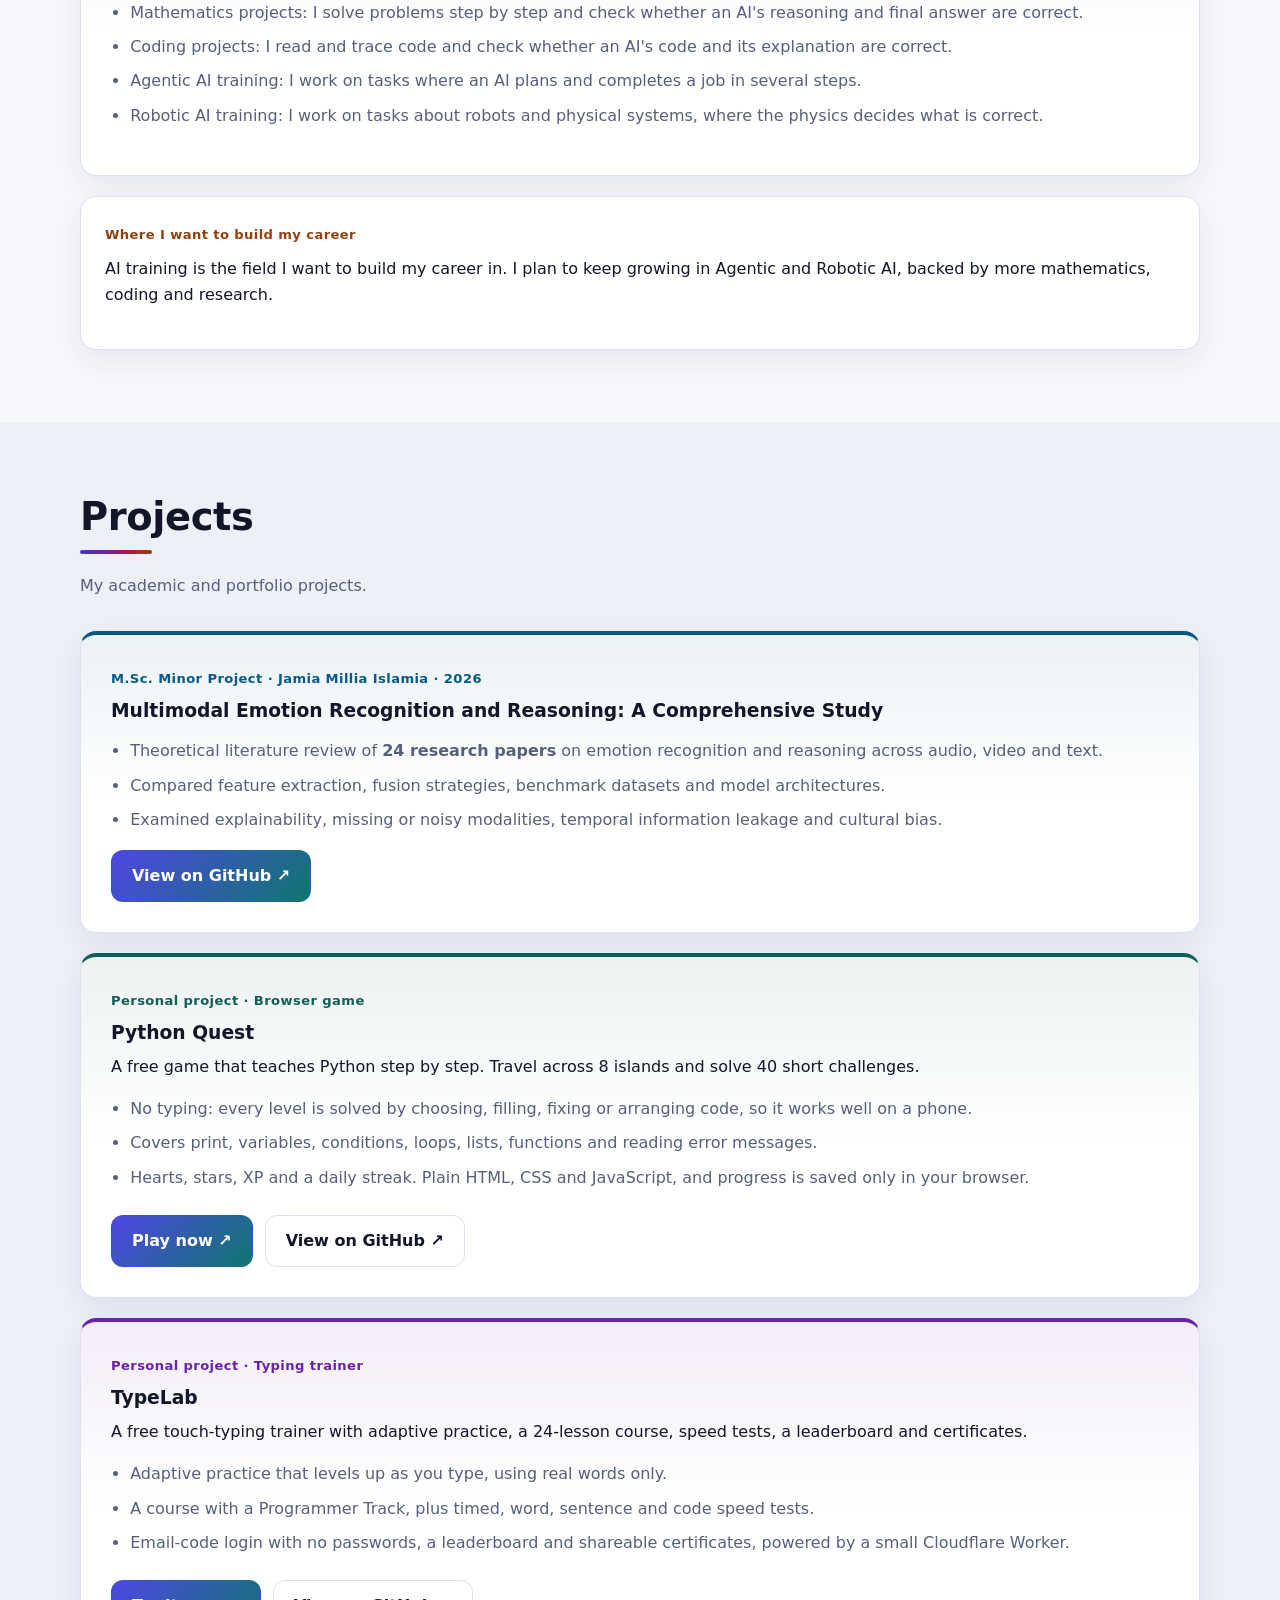
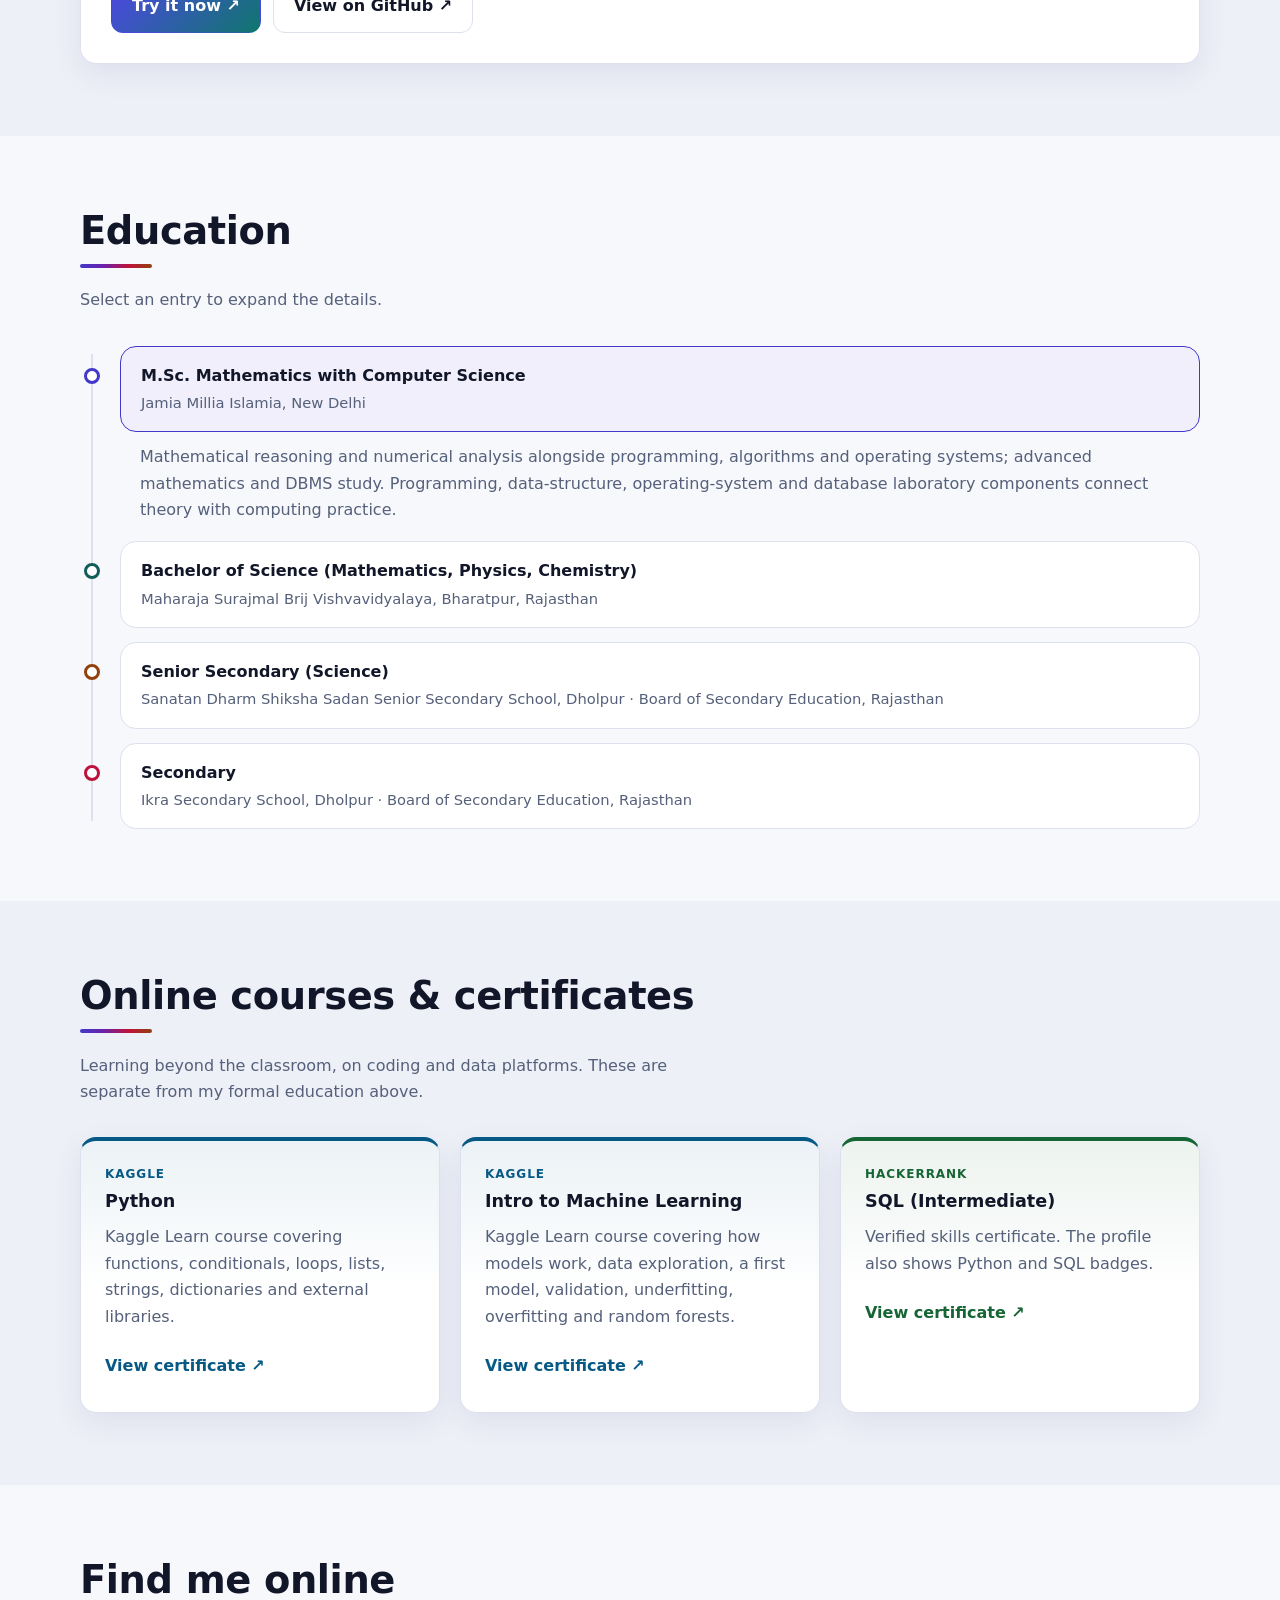
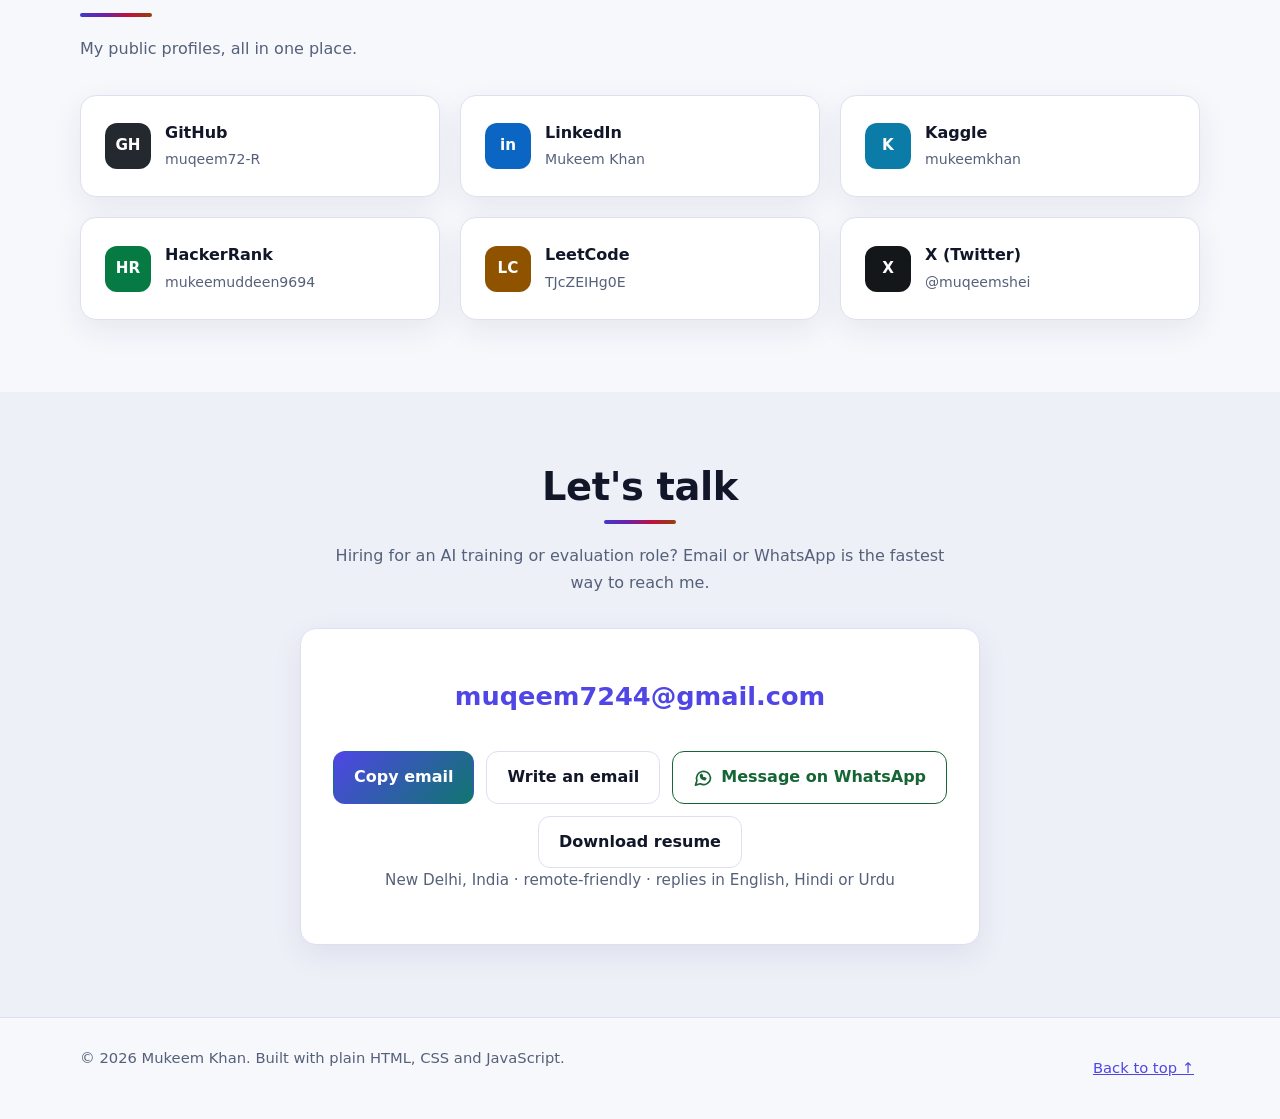
==== commit dd7f645e: "Move the site address to muqeem.pages.dev The site now lives at https://muqeem.pages.dev/. Updated t" ====
--- a/index.html
+++ b/index.html
@@ -10,18 +10,18 @@
   <meta property="og:type" content="website">
   <meta property="og:title" content="Mukeem Khan | Mathematics &amp; AI Trainer">
   <meta property="og:description" content="M.Sc. Mathematics with Computer Science at Jamia Millia Islamia. Math, code, science and English/Hindi/Urdu expertise for AI training.">
-  <link rel="canonical" href="https://mukeemkhan.pages.dev/">
-  <meta property="og:url" content="https://mukeemkhan.pages.dev/">
+  <link rel="canonical" href="https://muqeem.pages.dev/">
+  <meta property="og:url" content="https://muqeem.pages.dev/">
   <meta property="og:site_name" content="Mukeem Khan">
   <meta property="og:locale" content="en_IN">
-  <meta property="og:image" content="https://mukeemkhan.pages.dev/assets/og-image.png">
+  <meta property="og:image" content="https://muqeem.pages.dev/assets/og-image.png">
   <meta property="og:image:width" content="1200">
   <meta property="og:image:height" content="630">
   <meta property="og:image:alt" content="Mukeem Khan, Agentic and Robotic AI Trainer. M.Sc. Mathematics with Computer Science, Jamia Millia Islamia.">
   <meta name="twitter:card" content="summary_large_image">
   <meta name="twitter:title" content="Mukeem Khan | Mathematics &amp; AI Trainer">
   <meta name="twitter:description" content="M.Sc. Mathematics with Computer Science at Jamia Millia Islamia. Maths, coding and English, Hindi and Urdu skills for AI training.">
-  <meta name="twitter:image" content="https://mukeemkhan.pages.dev/assets/og-image.png">
+  <meta name="twitter:image" content="https://muqeem.pages.dev/assets/og-image.png">
   <link rel="icon" href="assets/favicon.svg" type="image/svg+xml">
   <link rel="stylesheet" href="assets/style.css">
   <script type="application/ld+json">
@@ -29,7 +29,7 @@
     "@context": "https://schema.org",
     "@type": "Person",
     "name": "Mukeem Khan",
-    "url": "https://mukeemkhan.pages.dev/",
+    "url": "https://muqeem.pages.dev/",
     "jobTitle": "Agentic and Robotic AI Trainer",
     "email": "mailto:muqeem7244@gmail.com",
     "address": { "@type": "PostalAddress", "addressLocality": "New Delhi", "addressCountry": "IN" },
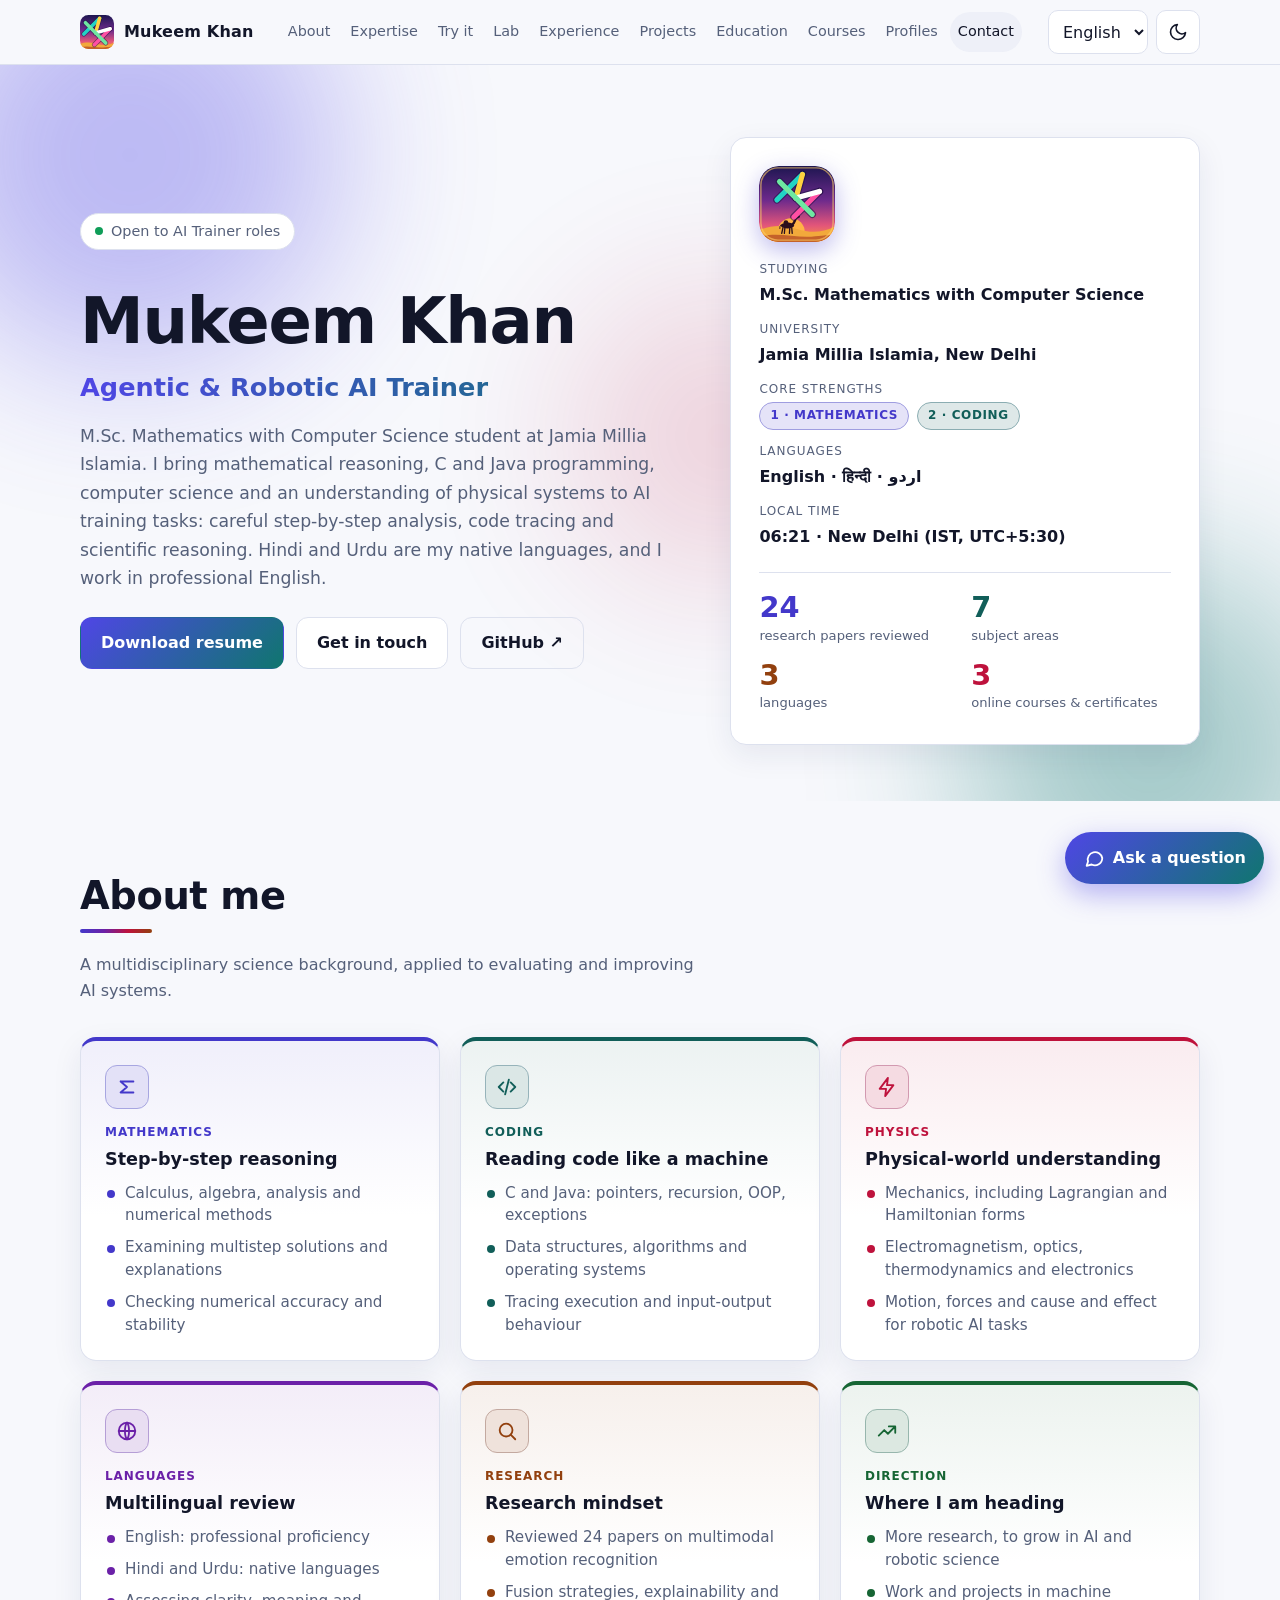
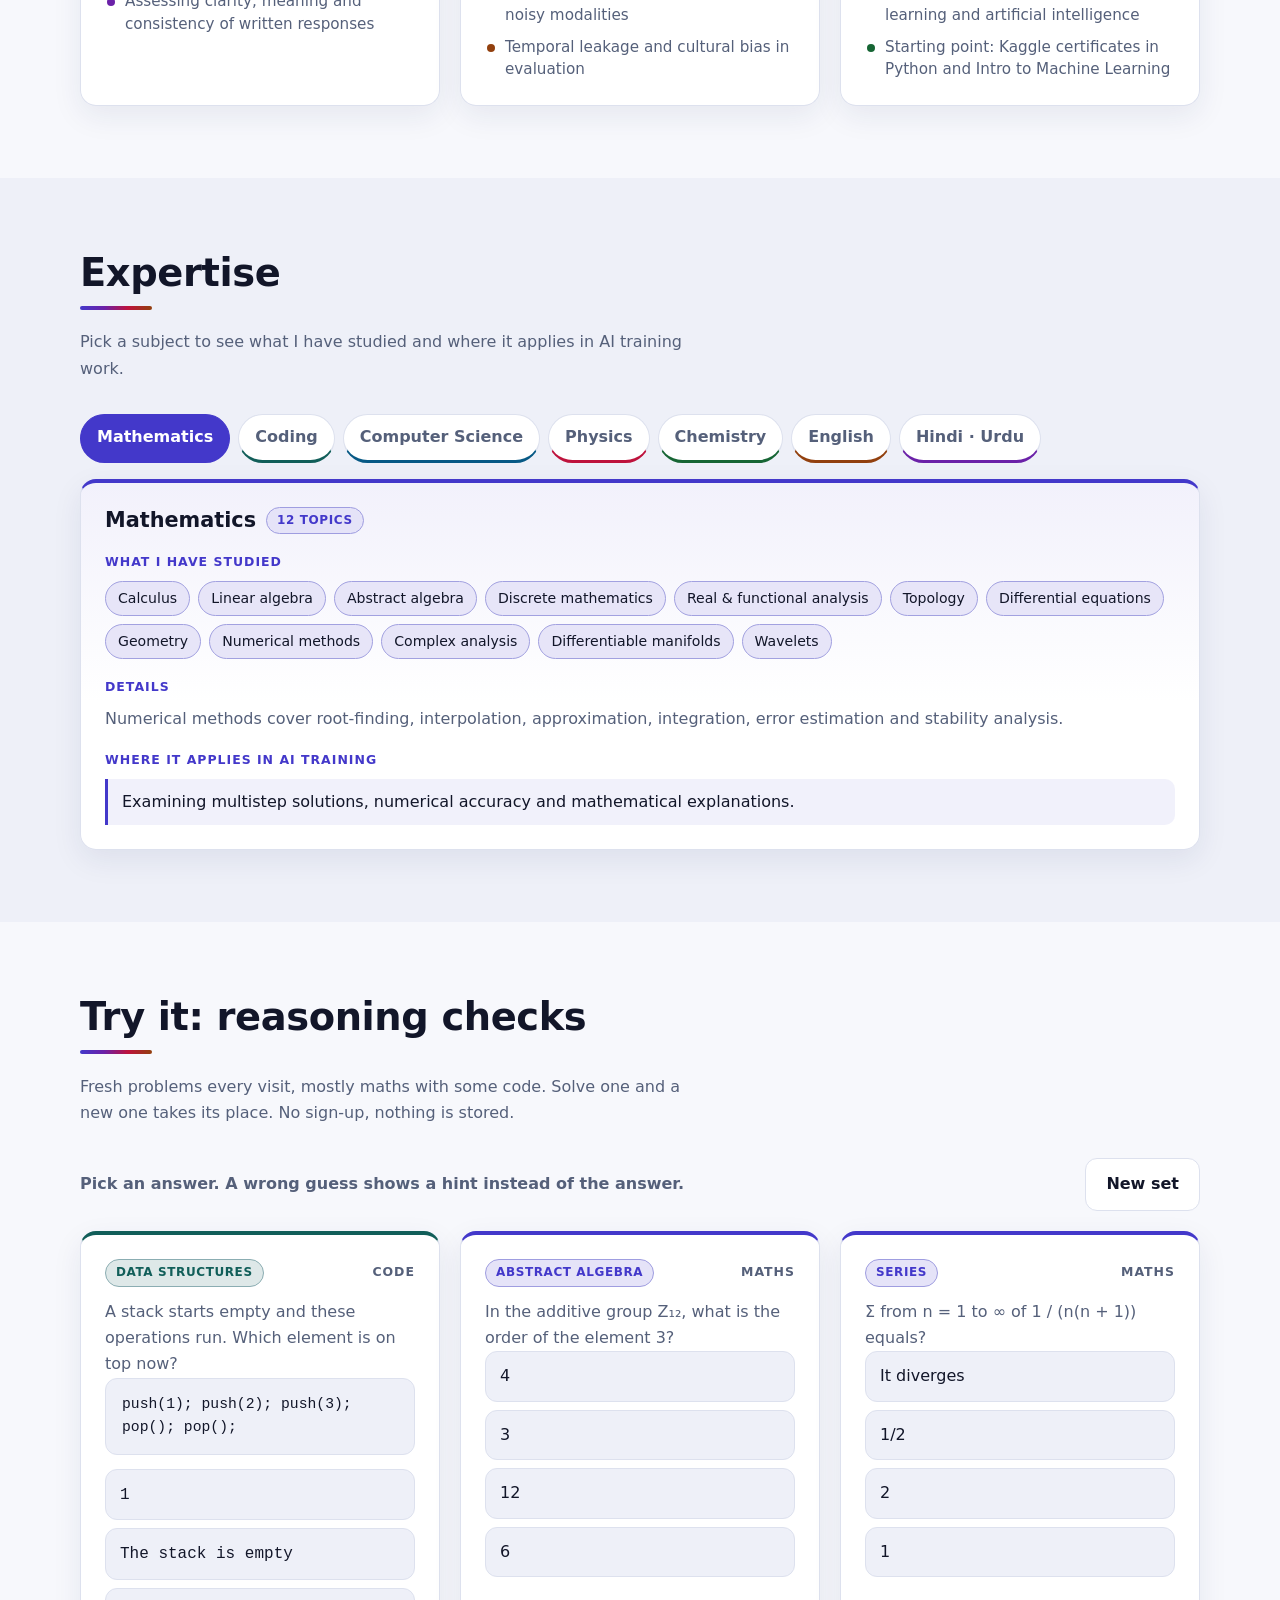
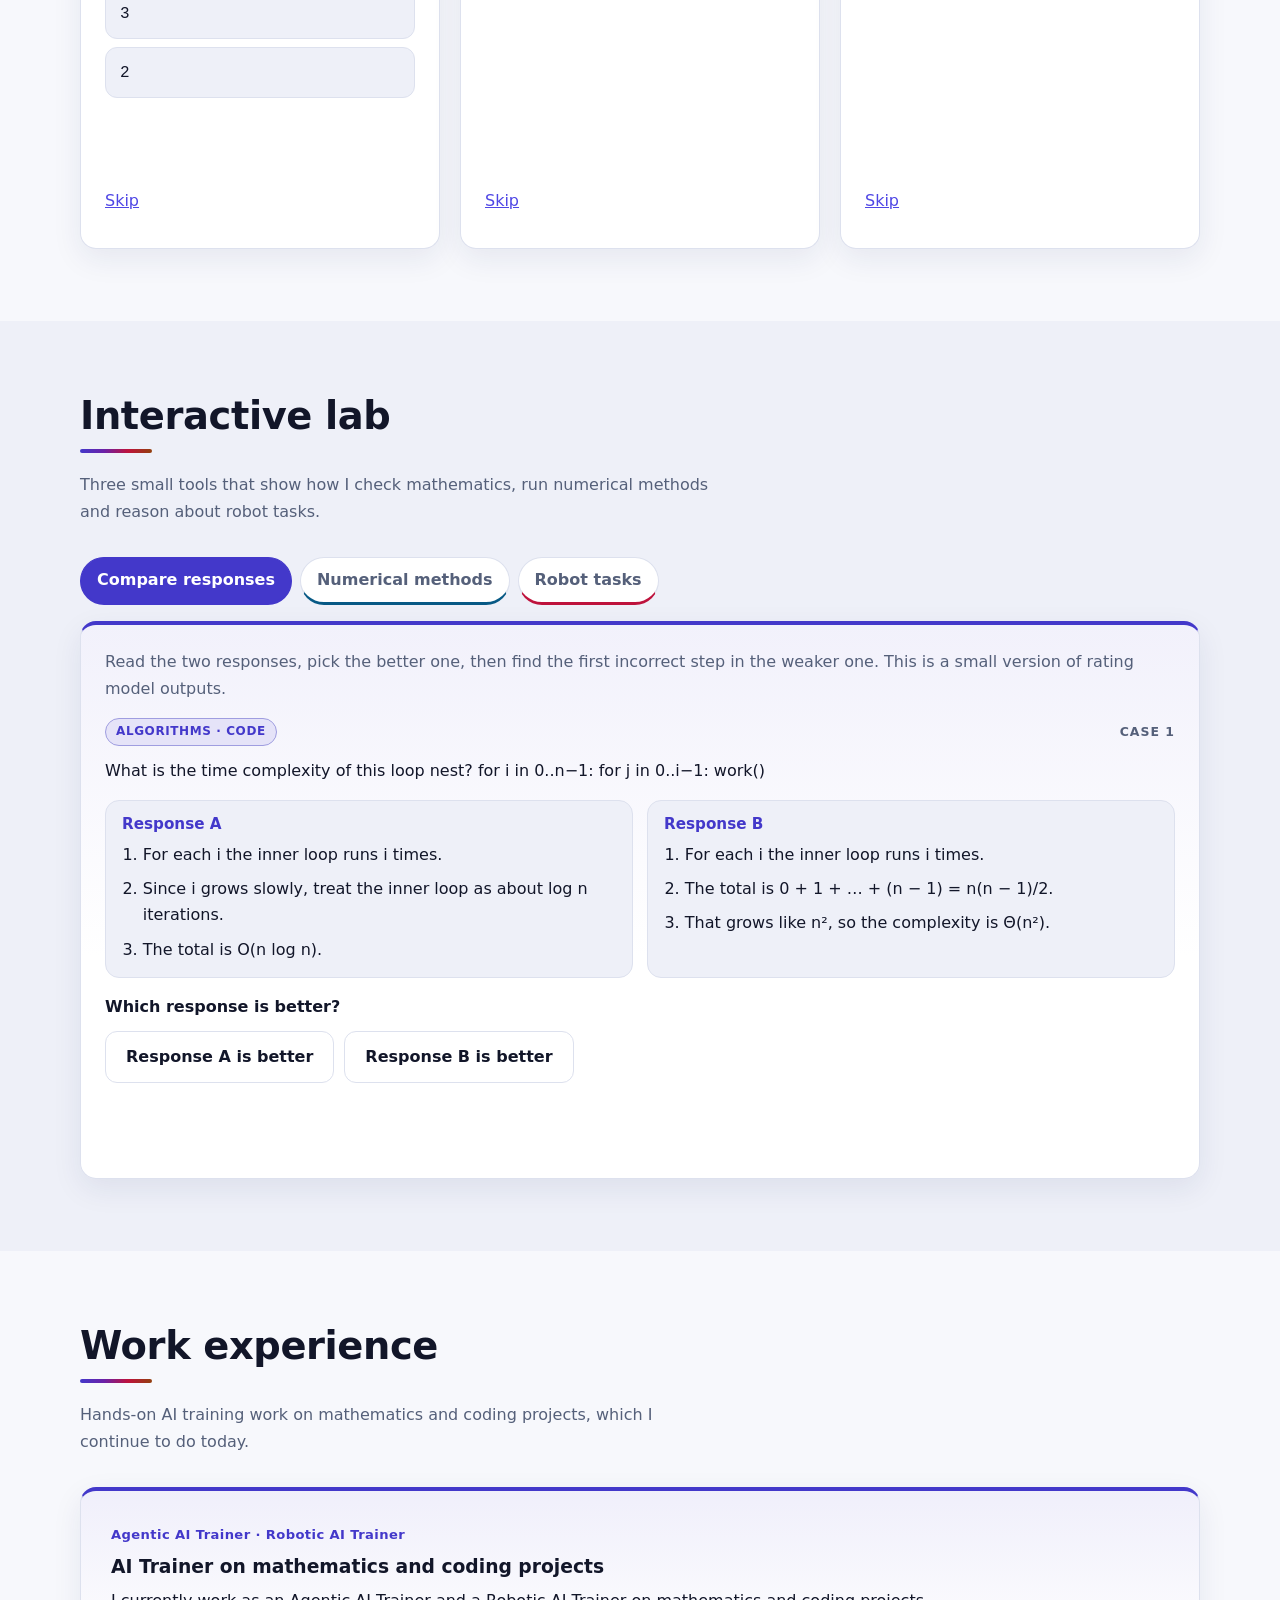
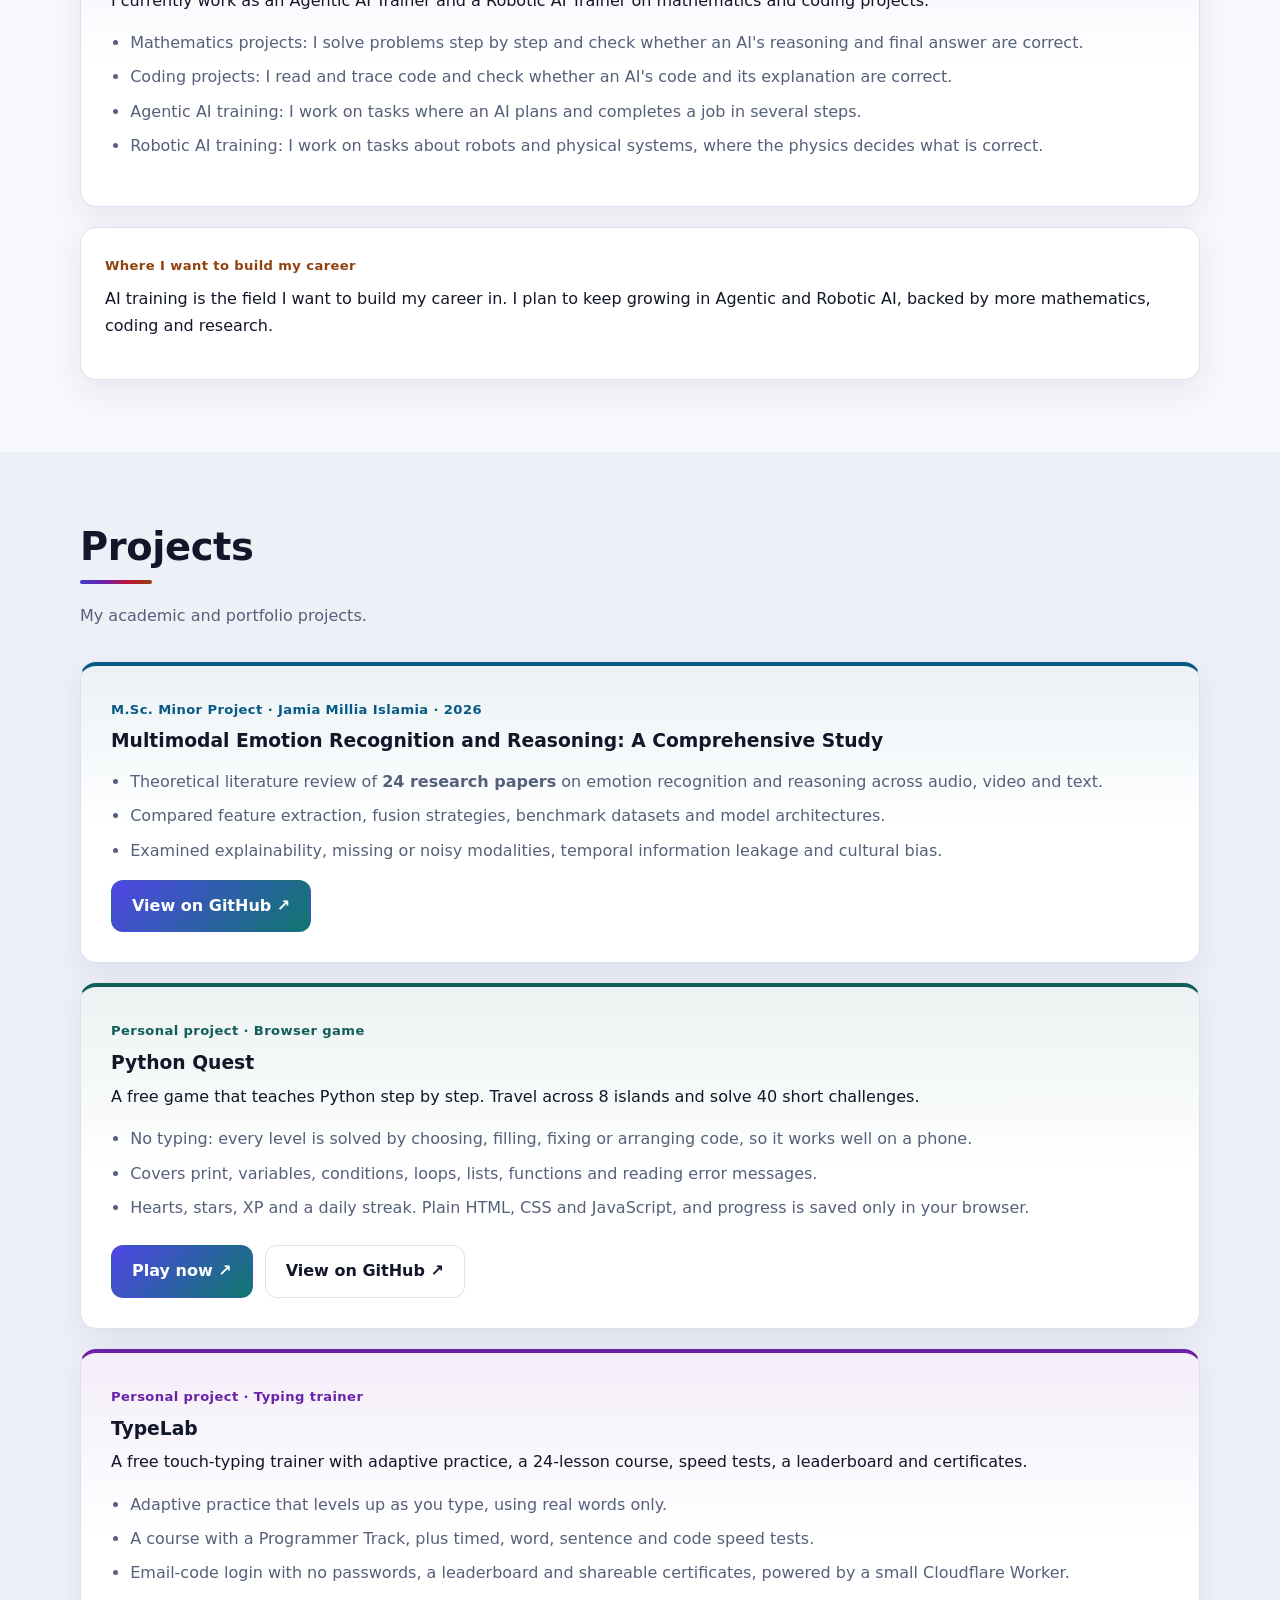
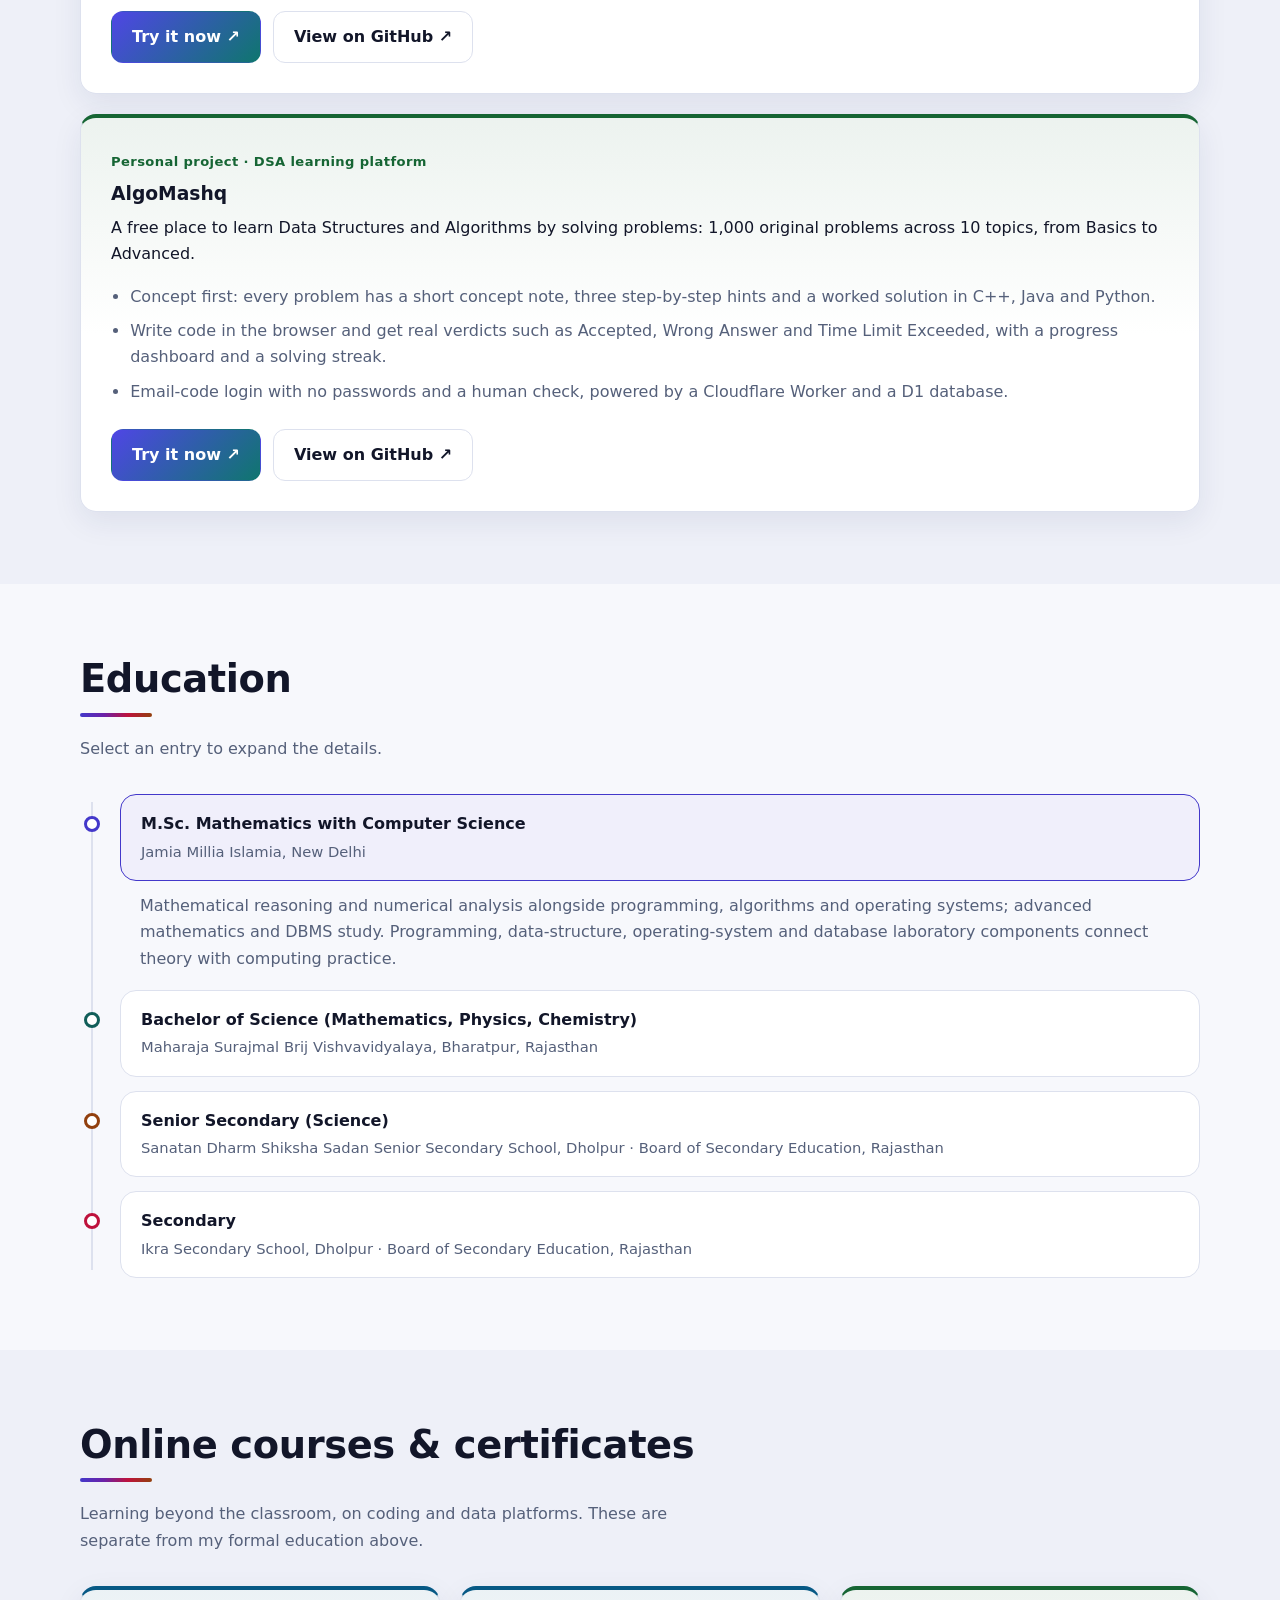
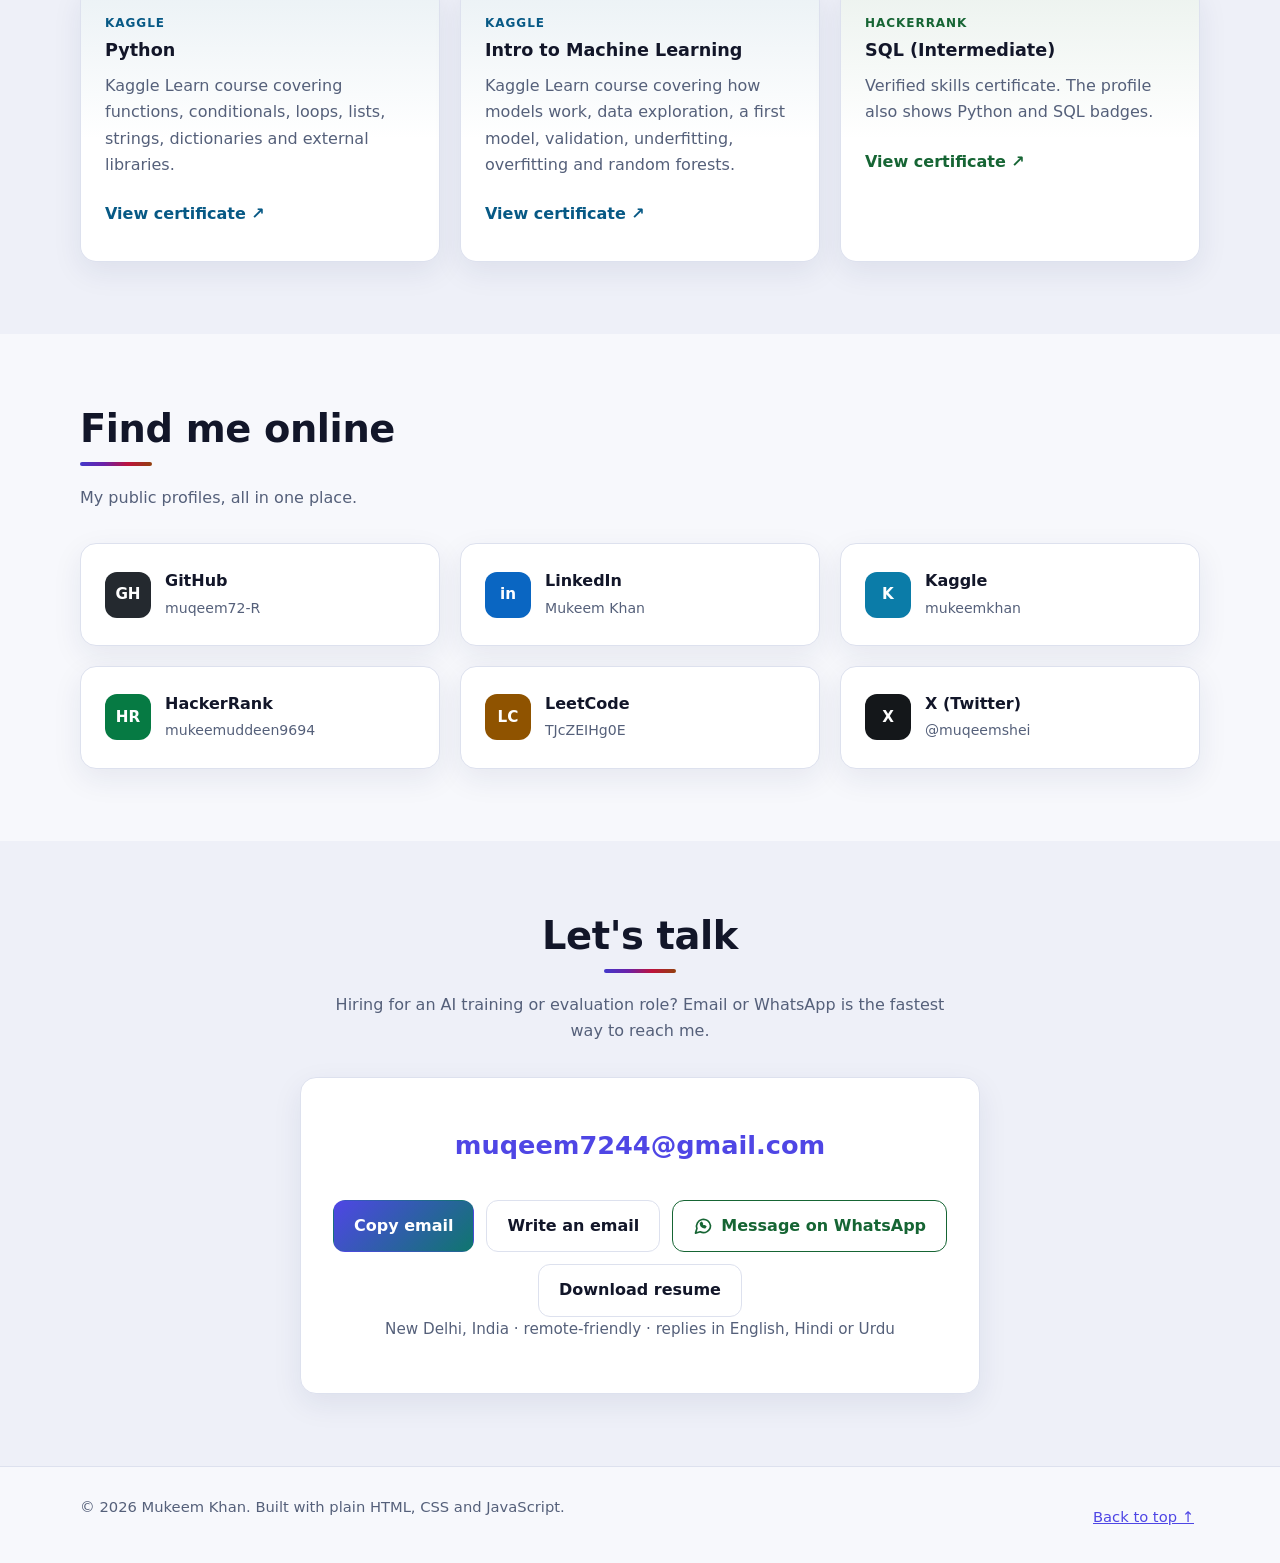
==== commit 8506cc38: "Add AlgoMashq to the Projects section" ====
--- a/index.html
+++ b/index.html
@@ -291,6 +291,20 @@
             <a class="btn ghost" href="https://github.com/muqeem72-R/typelab" target="_blank" rel="noopener">View on GitHub ↗</a>
           </div>
         </article>
+        <article class="card featured reveal" data-k="5">
+          <p class="tag">Personal project · DSA learning platform</p>
+          <h3>AlgoMashq</h3>
+          <p>A free place to learn Data Structures and Algorithms by solving problems: 1,000 original problems across 10 topics, from Basics to Advanced.</p>
+          <ul class="list">
+            <li>Concept first: every problem has a short concept note, three step-by-step hints and a worked solution in C++, Java and Python.</li>
+            <li>Write code in the browser and get real verdicts such as Accepted, Wrong Answer and Time Limit Exceeded, with a progress dashboard and a solving streak.</li>
+            <li>Email-code login with no passwords and a human check, powered by a Cloudflare Worker and a D1 database.</li>
+          </ul>
+          <div class="cta">
+            <a class="btn primary" href="https://algomashq.muqeem.workers.dev/" target="_blank" rel="noopener">Try it now ↗</a>
+            <a class="btn ghost" href="https://github.com/muqeem72-R/algomashq" target="_blank" rel="noopener">View on GitHub ↗</a>
+          </div>
+        </article>
         <div id="more-repos" hidden>
           <h3 class="sub">More on GitHub</h3>
           <div id="repos" class="grid two"></div>
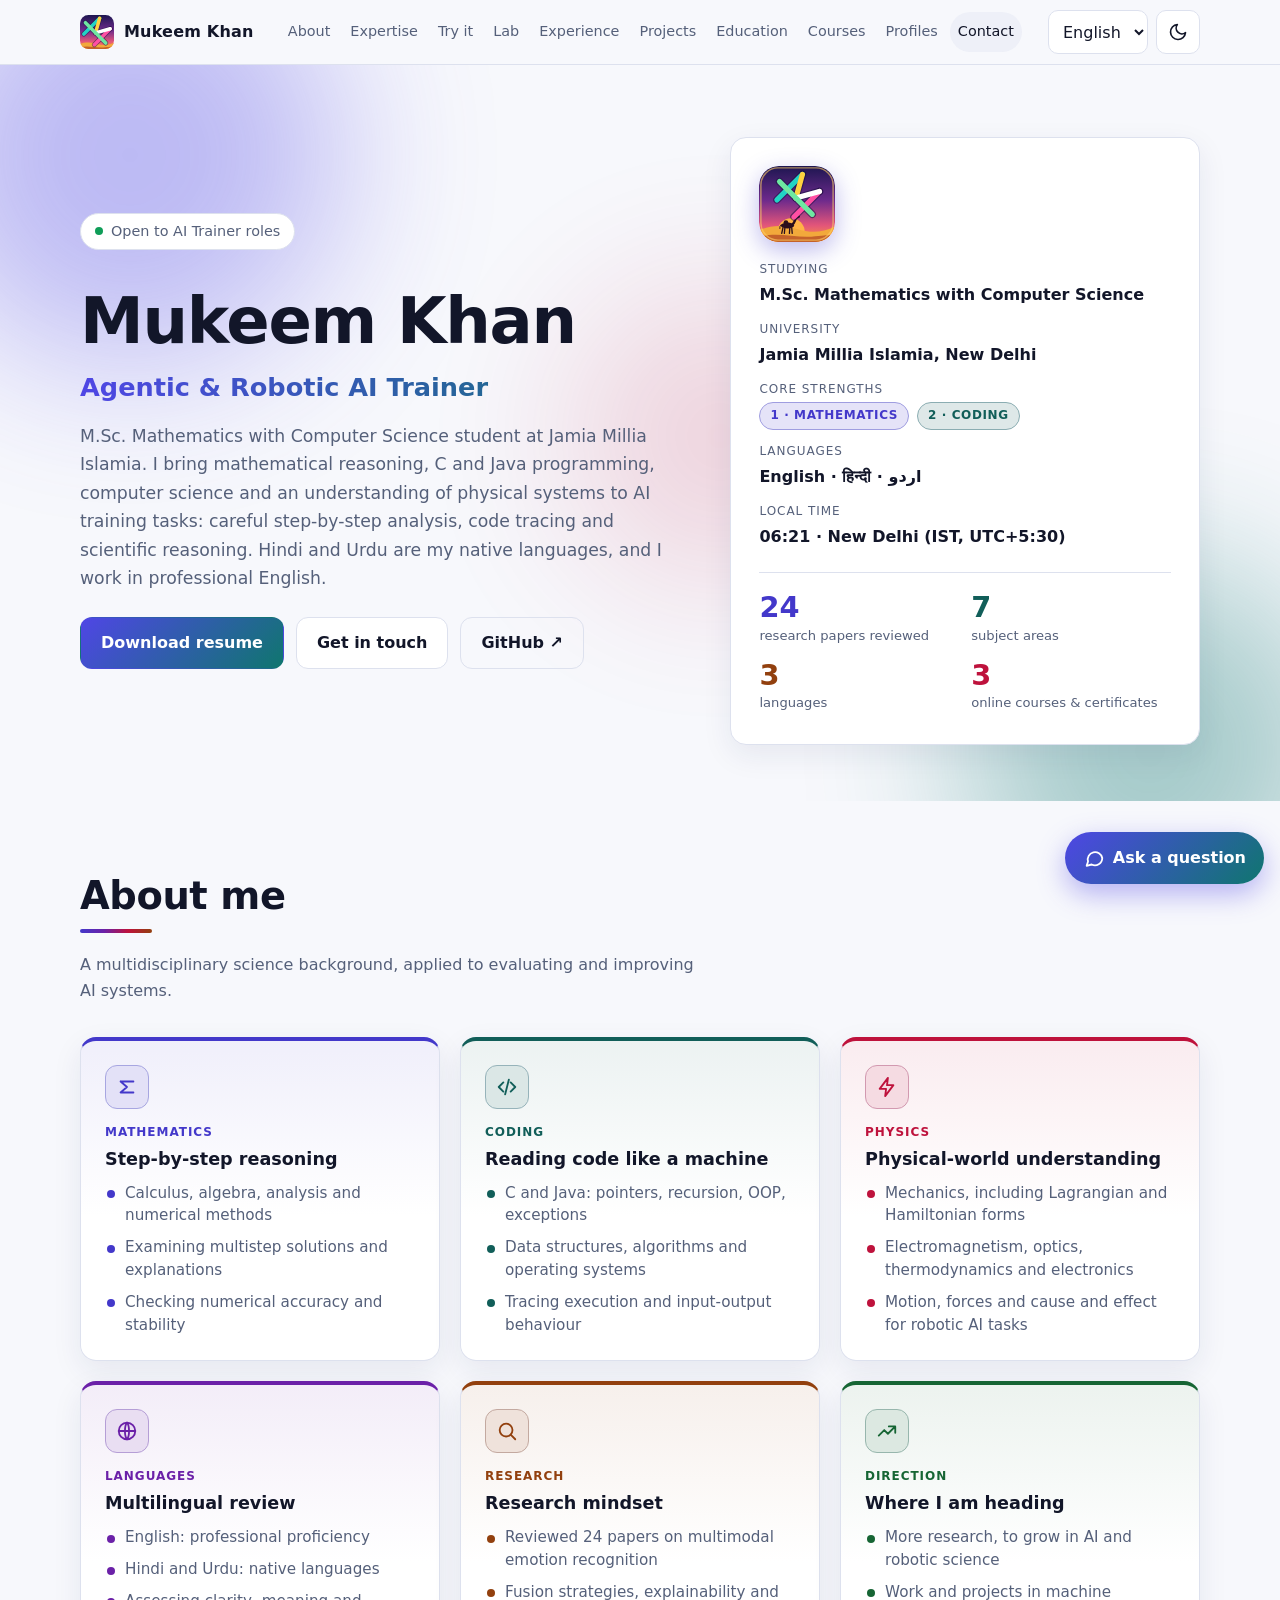
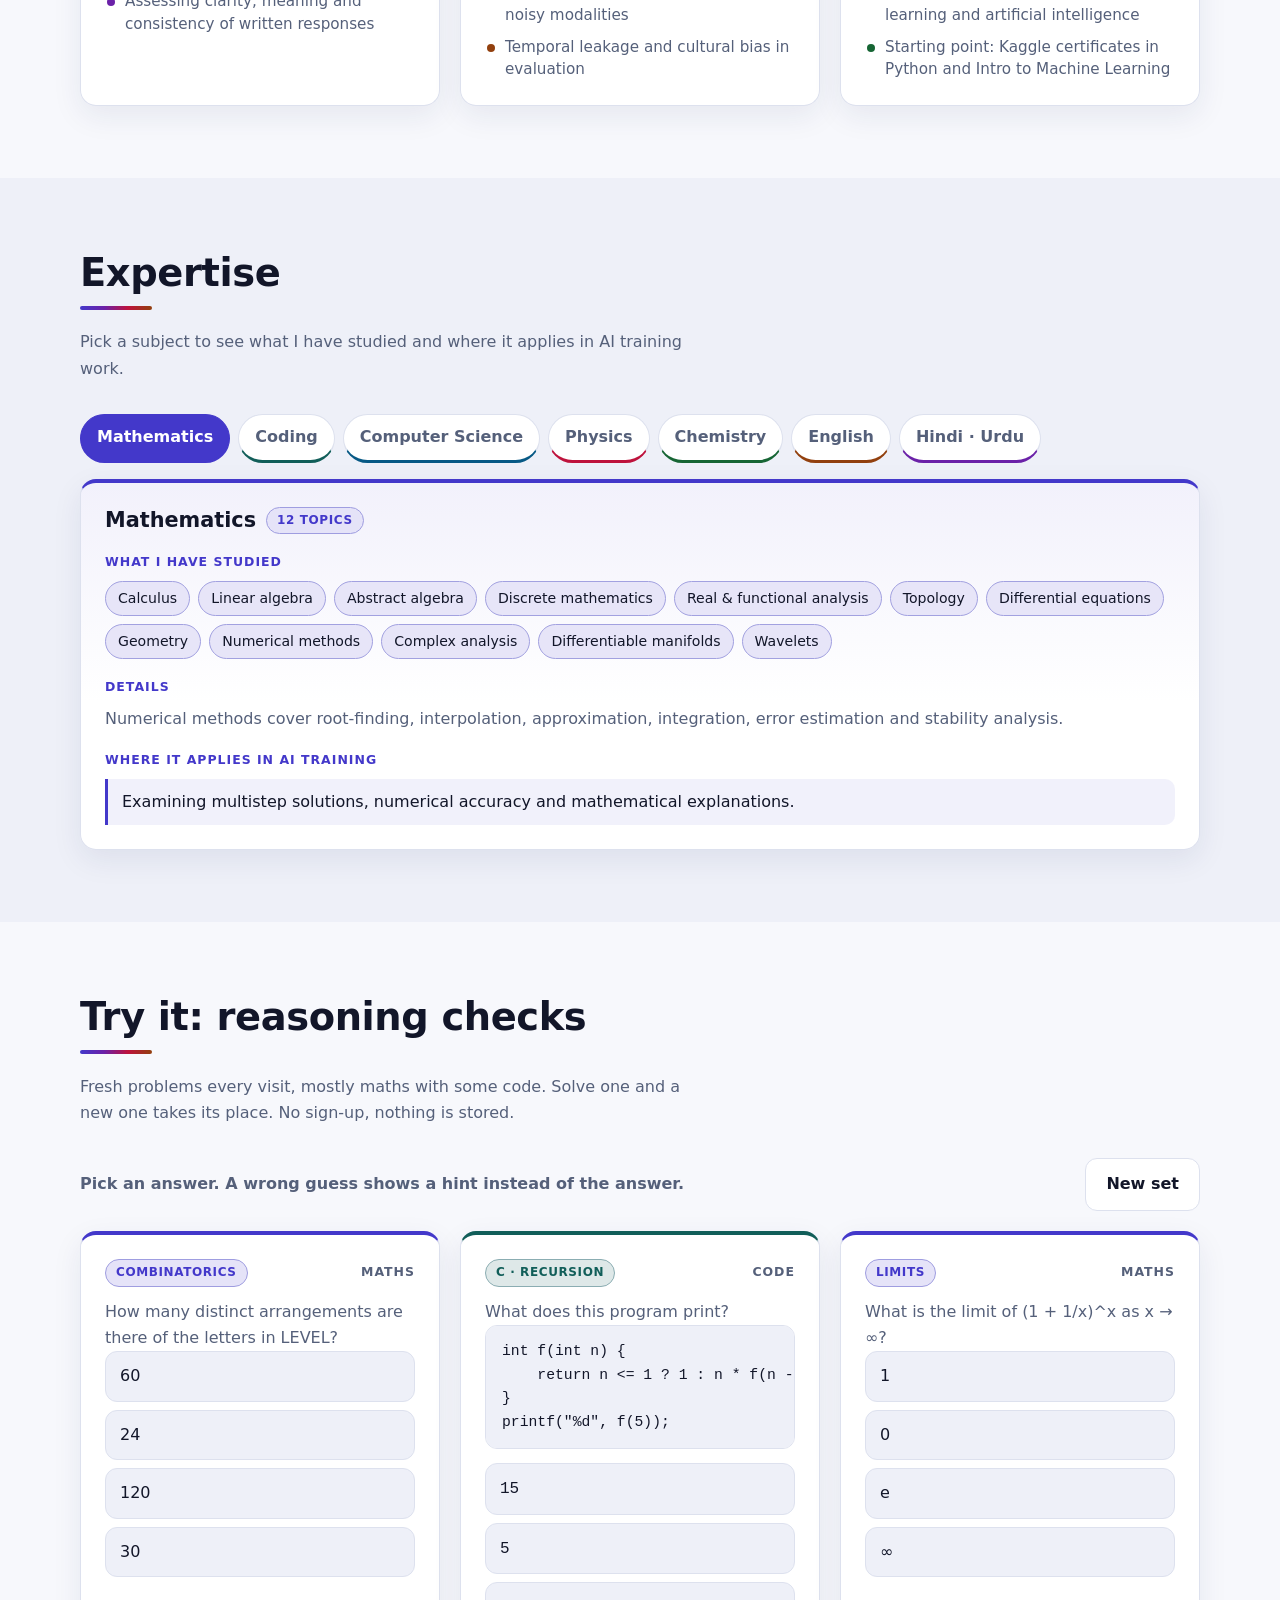
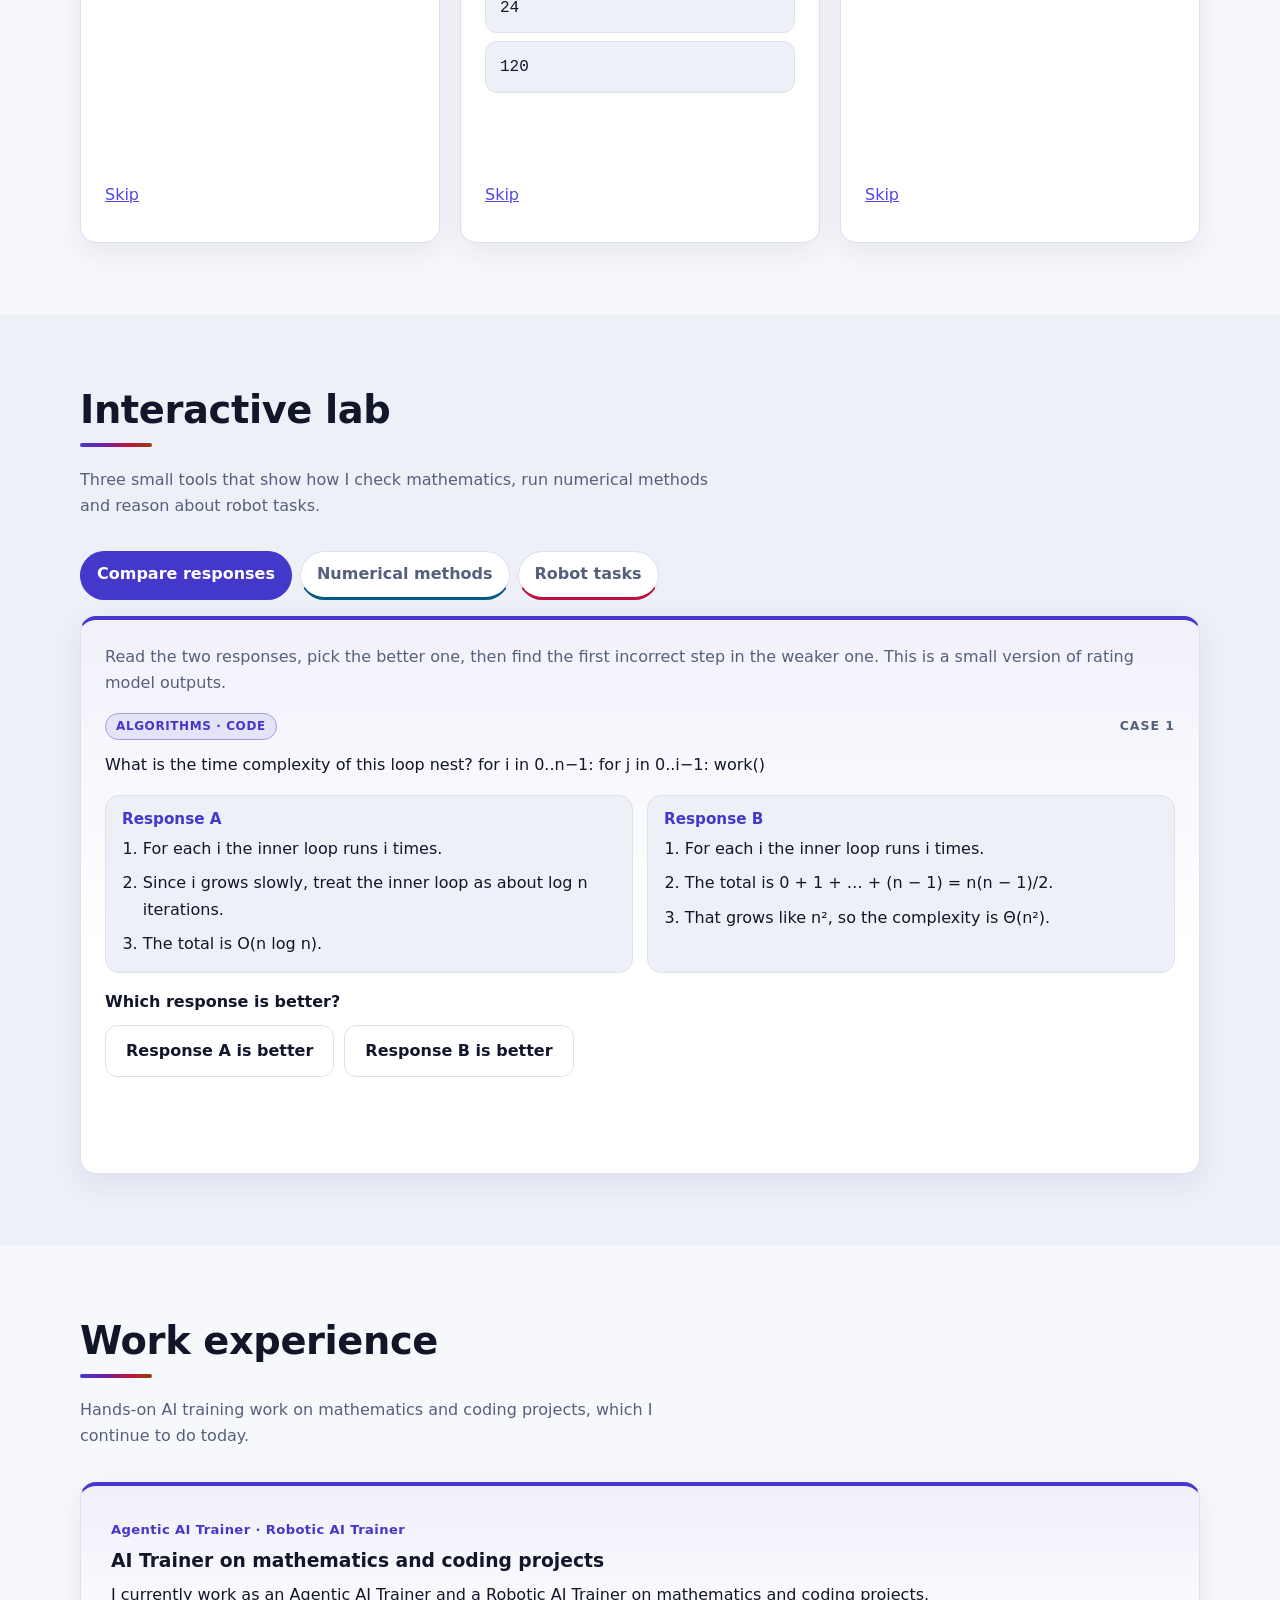
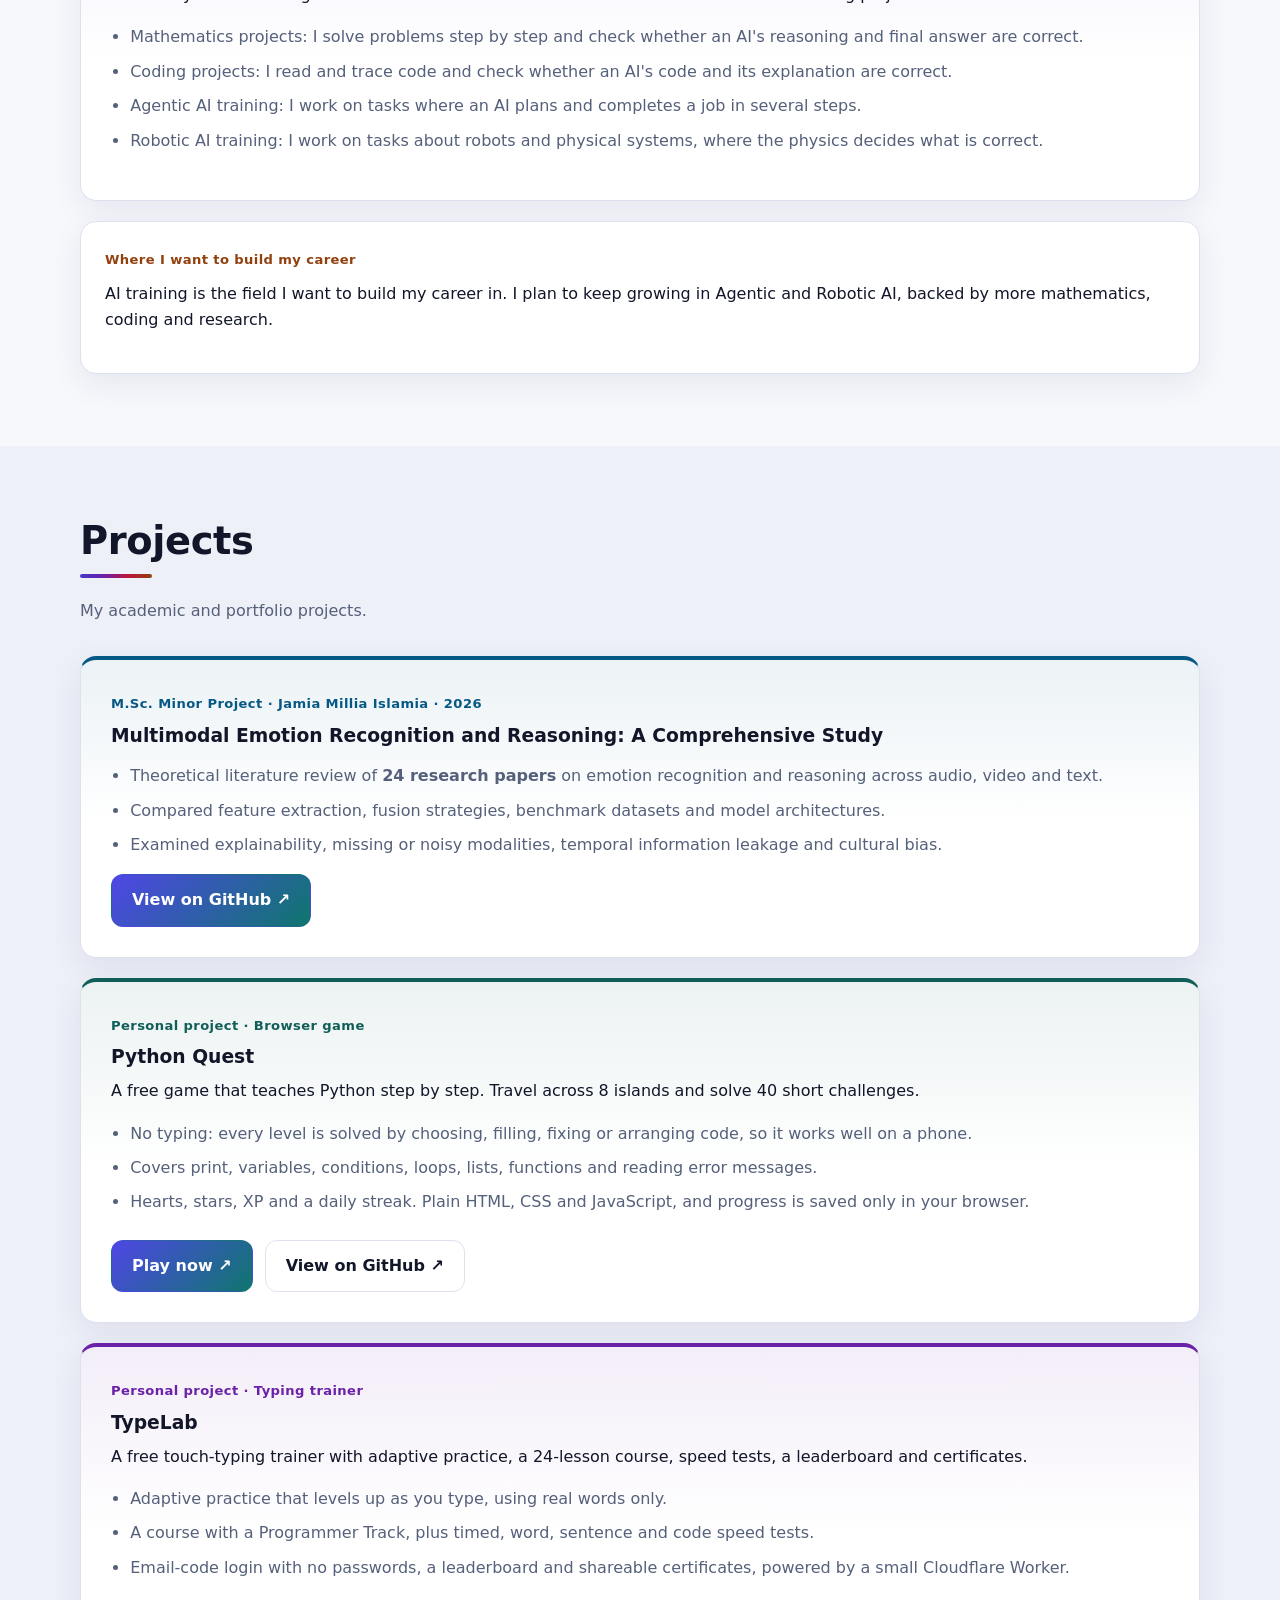
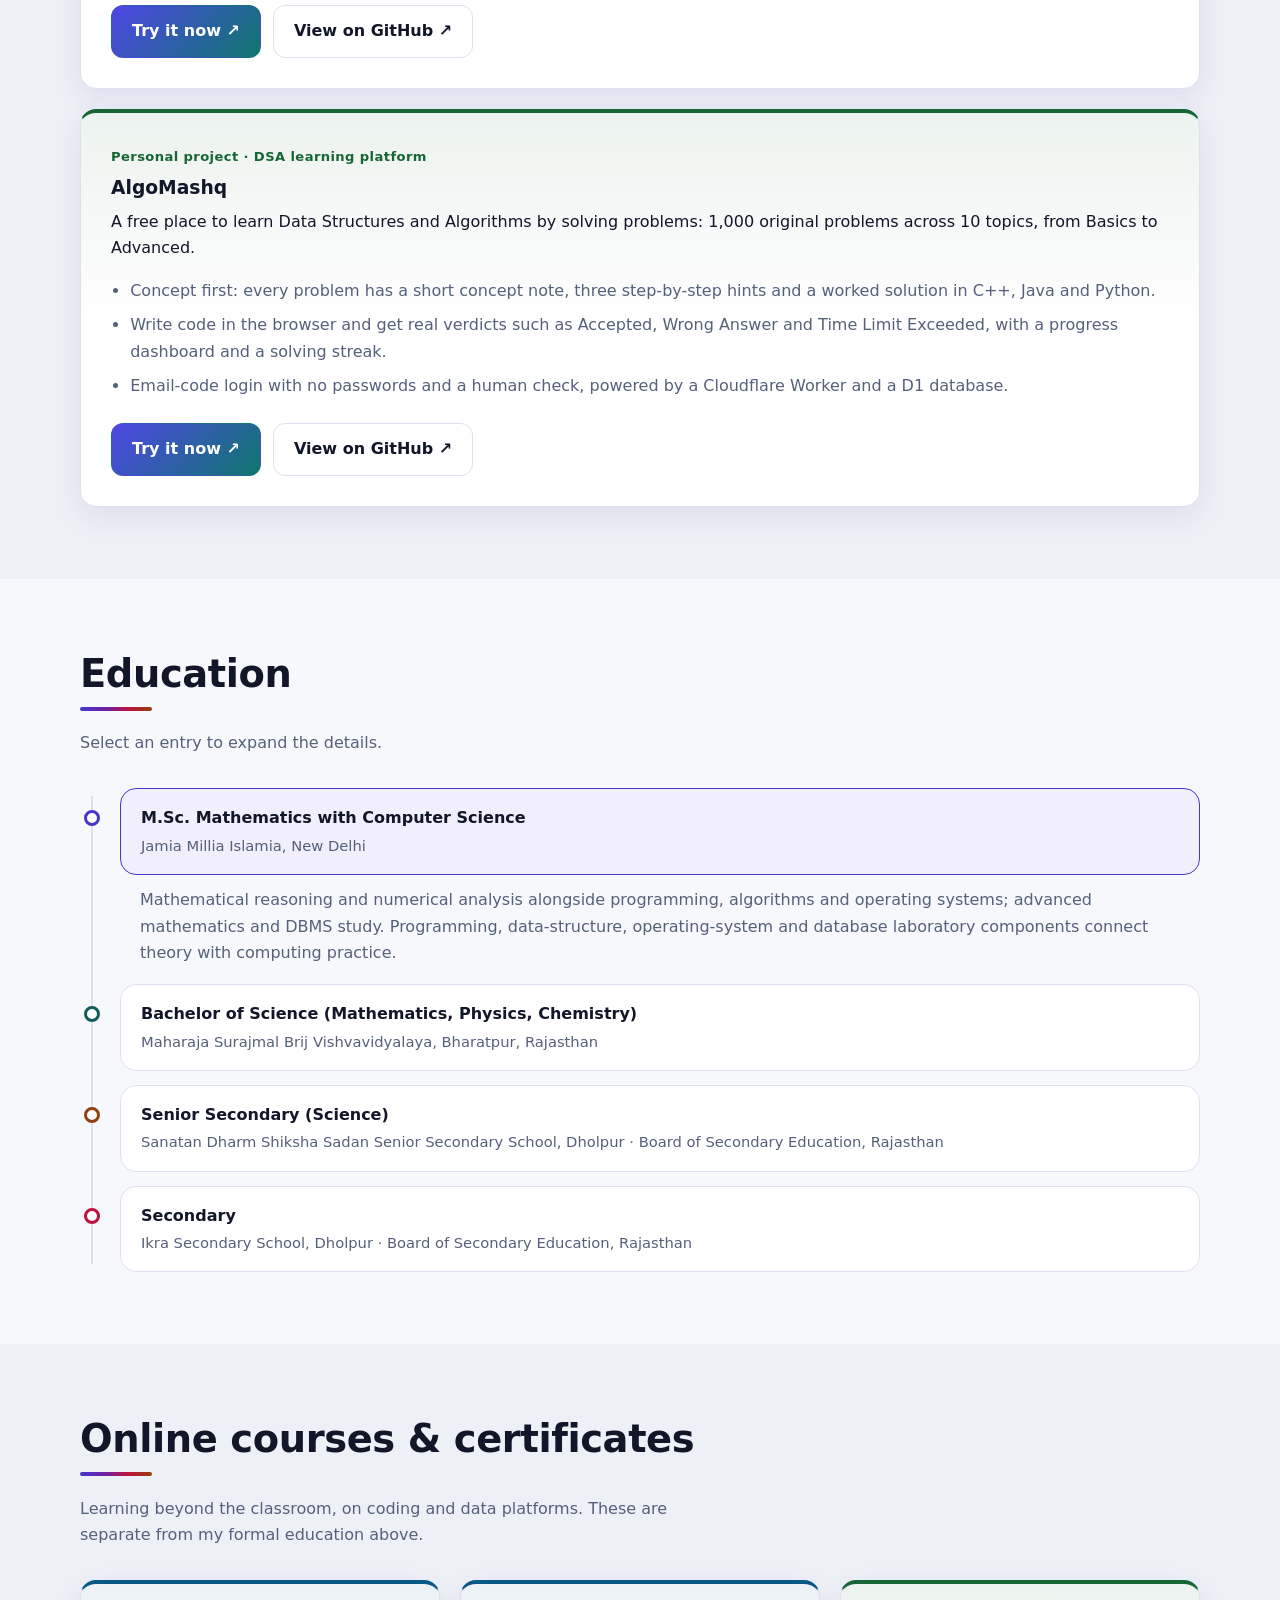
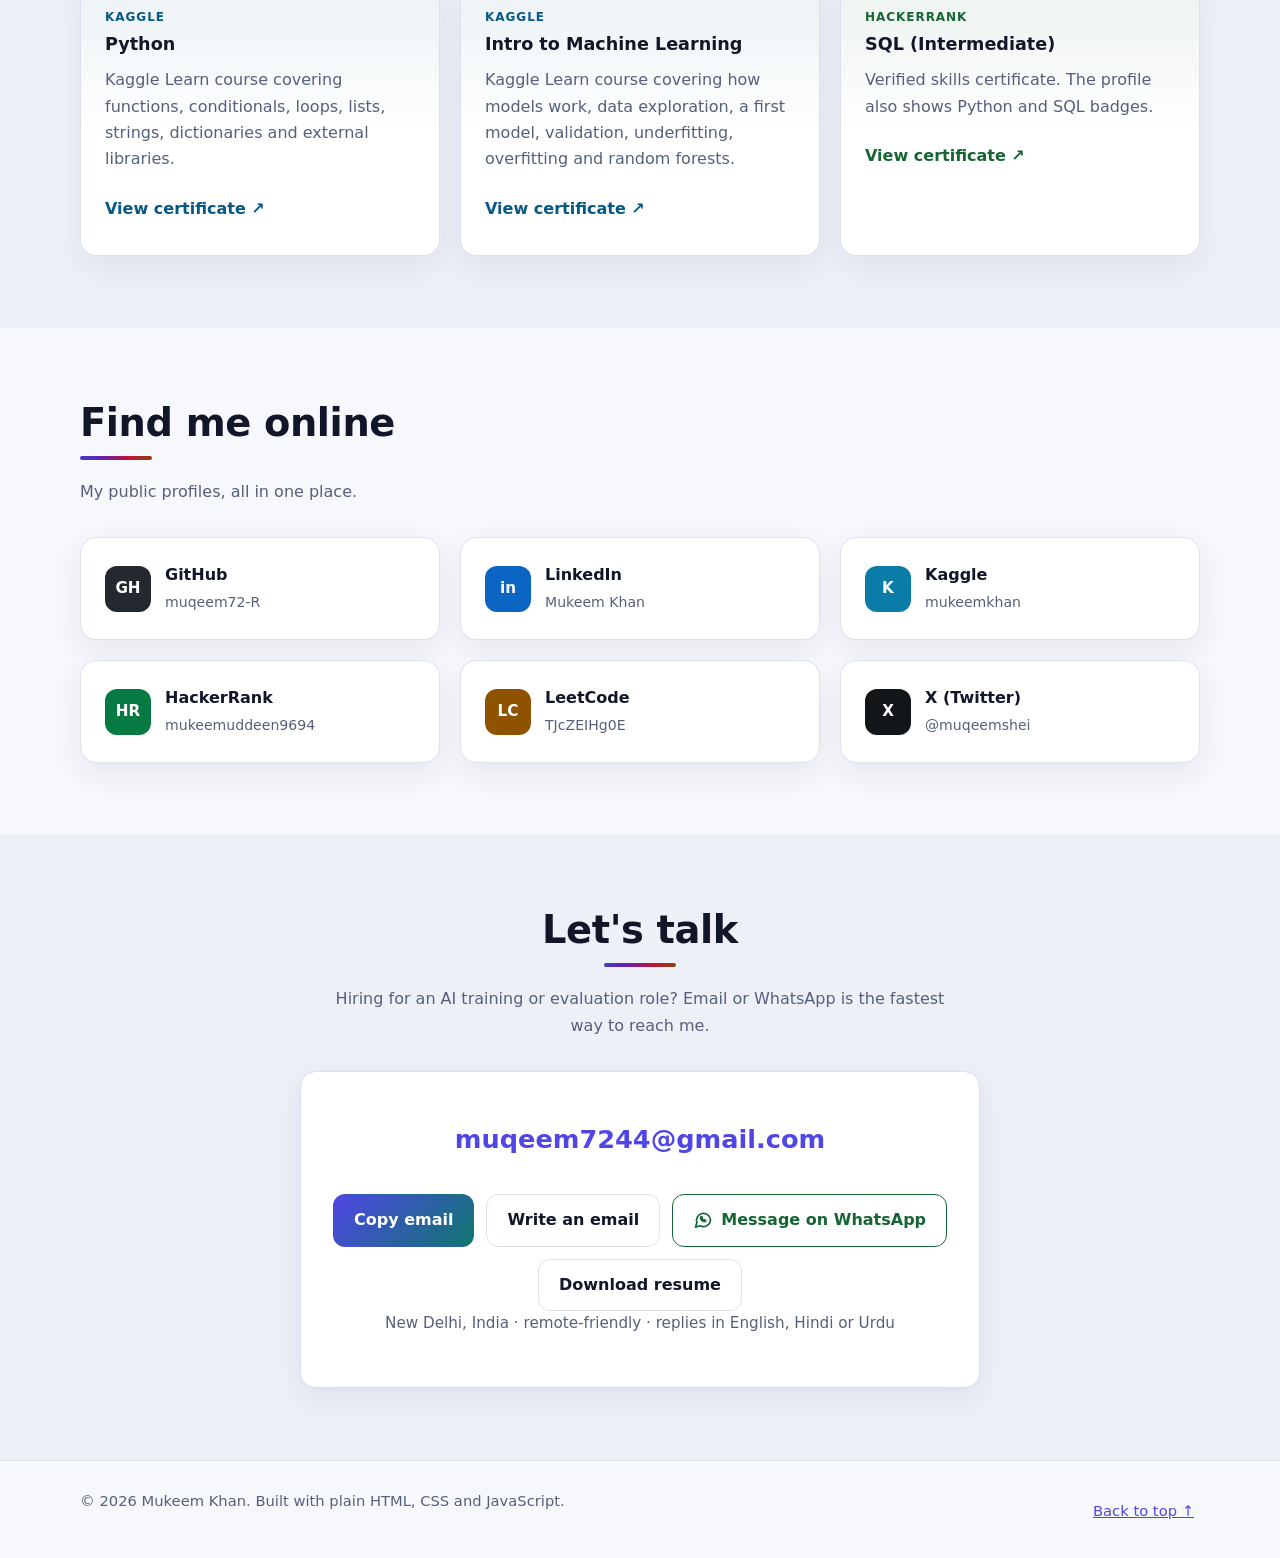
==== commit 67a609ac: "Point the Python Quest and TypeLab links to the new addresses" ====
--- a/index.html
+++ b/index.html
@@ -273,7 +273,7 @@
             <li>Hearts, stars, XP and a daily streak. Plain HTML, CSS and JavaScript, and progress is saved only in your browser.</li>
           </ul>
           <div class="cta">
-            <a class="btn primary" href="https://python-quest.mukeemkhan.workers.dev/" target="_blank" rel="noopener">Play now ↗</a>
+            <a class="btn primary" href="https://python-quest.muqeem.workers.dev/" target="_blank" rel="noopener">Play now ↗</a>
             <a class="btn ghost" href="https://github.com/muqeem72-R/python-quest" target="_blank" rel="noopener">View on GitHub ↗</a>
           </div>
         </article>
@@ -287,7 +287,7 @@
             <li>Email-code login with no passwords, a leaderboard and shareable certificates, powered by a small Cloudflare Worker.</li>
           </ul>
           <div class="cta">
-            <a class="btn primary" href="https://typelab.mukeemkhan.workers.dev/" target="_blank" rel="noopener">Try it now ↗</a>
+            <a class="btn primary" href="https://typelab.muqeem.workers.dev/" target="_blank" rel="noopener">Try it now ↗</a>
             <a class="btn ghost" href="https://github.com/muqeem72-R/typelab" target="_blank" rel="noopener">View on GitHub ↗</a>
           </div>
         </article>
